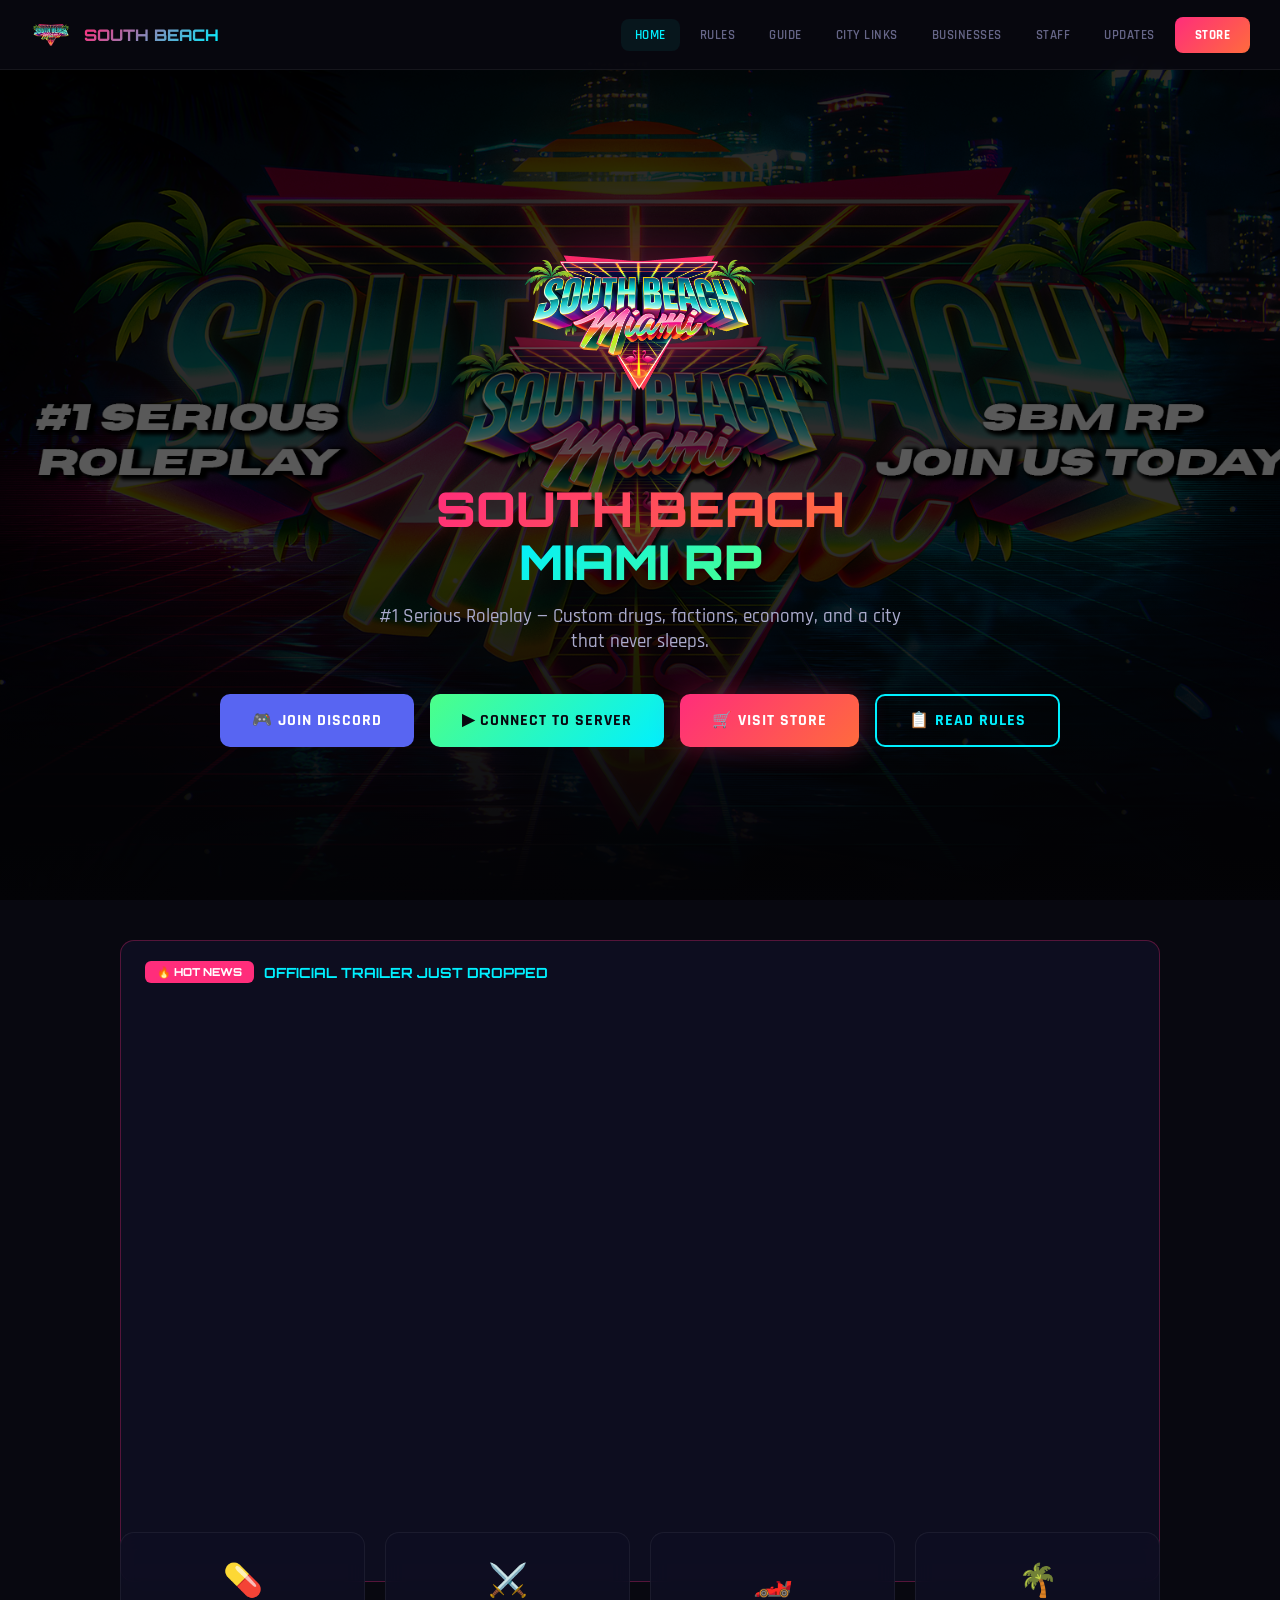
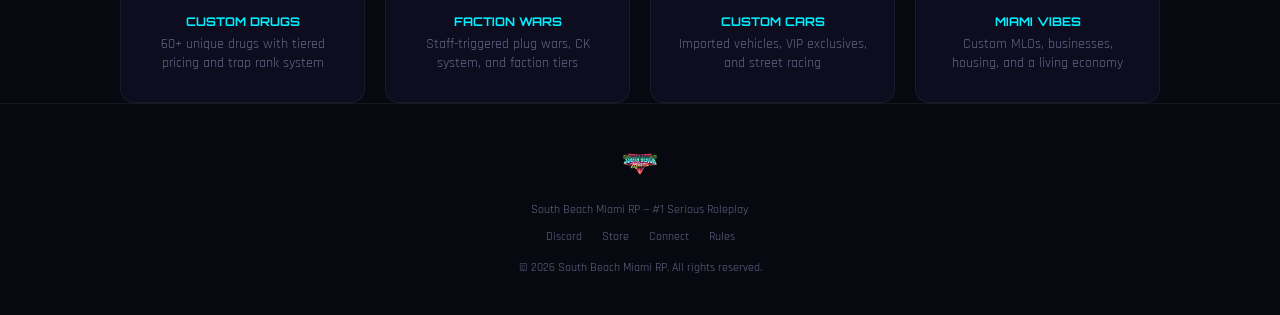
==== index.html @ 49c548b4 "index.html" ====
<!DOCTYPE html>
<html lang="en">
<head>
<meta charset="UTF-8">
<meta name="viewport" content="width=device-width, initial-scale=1.0">
<title>South Beach Miami RP</title>
<meta name="description" content="South Beach Miami — #1 Serious Roleplay Server">
<meta name="theme-color" content="#ff2d7b">
<link rel="icon" type="image/png" href="images/watermark.png">
<link rel="preconnect" href="https://fonts.googleapis.com">
<link href="https://fonts.googleapis.com/css2?family=Orbitron:wght@400;500;600;700;800;900&family=Rajdhani:wght@400;500;600;700&family=JetBrains+Mono:wght@400;500&display=swap" rel="stylesheet">
<style>
:root{--pink:#ff2d7b;--teal:#00f0ff;--yellow:#ffe14d;--green:#4dff88;--purple:#b44dff;--dark:#080810;--dark2:#0c0c1a;--dark3:#111125;--card:rgba(15,15,35,0.85);--border:rgba(255,255,255,0.06);--text:#e0e0f0;--muted:#666688}
*{margin:0;padding:0;box-sizing:border-box}
html{scroll-behavior:smooth}
body{font-family:'Rajdhani',sans-serif;background:var(--dark);color:var(--text);overflow-x:hidden}
body::before{content:'';position:fixed;top:0;left:0;right:0;bottom:0;background:linear-gradient(rgba(255,45,123,0.03) 1px,transparent 1px),linear-gradient(90deg,rgba(0,240,255,0.03) 1px,transparent 1px);background-size:60px 60px;pointer-events:none;z-index:0}

/* NAV */
nav{position:fixed;top:0;left:0;right:0;z-index:1000;background:rgba(8,8,16,0.92);backdrop-filter:blur(20px);border-bottom:1px solid var(--border);padding:0 30px;height:70px;display:flex;align-items:center;justify-content:space-between}
.nav-logo{display:flex;align-items:center;gap:12px;text-decoration:none;cursor:pointer}
.nav-logo img{height:42px;width:42px;border-radius:8px}
.nav-logo span{font-family:'Orbitron',sans-serif;font-weight:800;font-size:16px;background:linear-gradient(135deg,var(--pink),var(--teal));-webkit-background-clip:text;-webkit-text-fill-color:transparent;background-clip:text}
.nav-links{display:flex;gap:6px;list-style:none;align-items:center}
.nav-links a{color:var(--muted);text-decoration:none;font-weight:600;font-size:13px;padding:8px 14px;border-radius:8px;transition:all 0.2s;letter-spacing:0.5px;text-transform:uppercase;cursor:pointer}
.nav-links a:hover,.nav-links a.active{color:var(--teal);background:rgba(0,240,255,0.06)}
.nav-cta{background:linear-gradient(135deg,var(--pink),#ff6b3d)!important;color:#fff!important;font-weight:700!important;padding:10px 20px!important;border-radius:8px!important}
.nav-cta:hover{opacity:0.9}
.hamburger{display:none;flex-direction:column;gap:5px;cursor:pointer;padding:5px}
.hamburger span{width:28px;height:2px;background:var(--teal);border-radius:2px;transition:0.3s}

/* PAGE SYSTEM */
.page{display:none;position:relative;z-index:1}
.page.active{display:block}

/* HERO */
.hero{position:relative;width:100%;min-height:100vh;display:flex;flex-direction:column;align-items:center;justify-content:center;text-align:center;padding:100px 30px 60px}
.hero-bg{position:absolute;top:0;left:0;right:0;bottom:0;background:url('images/welcomebanner2.png') center/cover no-repeat;filter:brightness(0.35);z-index:-1}
.hero-bg::after{content:'';position:absolute;bottom:0;left:0;right:0;height:350px;background:linear-gradient(transparent,var(--dark))}
.hero-logo{width:260px;margin-bottom:30px;animation:floatLogo 4s ease-in-out infinite;filter:drop-shadow(0 0 40px rgba(255,45,123,0.4))}
@keyframes floatLogo{0%,100%{transform:translateY(0)}50%{transform:translateY(-12px)}}
.hero h1{font-family:'Orbitron',sans-serif;font-size:48px;font-weight:900;line-height:1.1;margin-bottom:16px;text-transform:uppercase}
.grad-pink{background:linear-gradient(135deg,var(--pink),#ff6b3d);-webkit-background-clip:text;-webkit-text-fill-color:transparent;background-clip:text}
.grad-teal{background:linear-gradient(135deg,var(--teal),var(--green));-webkit-background-clip:text;-webkit-text-fill-color:transparent;background-clip:text}
.hero p{font-size:19px;color:#aaaacc;max-width:550px;margin:0 auto 40px;font-weight:500}
.hero-btns{display:flex;gap:16px;flex-wrap:wrap;justify-content:center}
.btn{display:inline-flex;align-items:center;gap:8px;padding:14px 32px;border-radius:10px;font-family:'Rajdhani',sans-serif;font-weight:700;font-size:16px;text-decoration:none;text-transform:uppercase;letter-spacing:1px;transition:all 0.25s;border:none;cursor:pointer}
.btn-pink{background:linear-gradient(135deg,var(--pink),#ff6b3d);color:#fff;box-shadow:0 0 30px rgba(255,45,123,0.3)}
.btn-pink:hover{transform:translateY(-2px);box-shadow:0 0 50px rgba(255,45,123,0.5)}
.btn-teal{background:transparent;color:var(--teal);border:2px solid var(--teal)}
.btn-teal:hover{background:rgba(0,240,255,0.08);transform:translateY(-2px)}
.btn-discord{background:#5865F2;color:#fff}
.btn-discord:hover{background:#4752c4;transform:translateY(-2px)}
.btn-green{background:linear-gradient(135deg,var(--green),var(--teal));color:#080810}
.btn-green:hover{transform:translateY(-2px)}

/* FEATURES STRIP */
.features-strip{display:grid;grid-template-columns:repeat(4,1fr);gap:20px;max-width:1100px;margin:-50px auto 0;padding:0 30px;position:relative;z-index:2}
.feature-card{background:var(--card);border:1px solid var(--border);border-radius:14px;padding:28px 22px;text-align:center;backdrop-filter:blur(10px);transition:all 0.3s}
.feature-card:hover{border-color:rgba(0,240,255,0.2);transform:translateY(-4px);box-shadow:0 0 30px rgba(0,240,255,0.15)}
.feature-icon{font-size:32px;margin-bottom:12px}
.feature-card h3{font-family:'Orbitron',sans-serif;font-size:12px;font-weight:700;color:var(--teal);margin-bottom:6px;text-transform:uppercase}
.feature-card p{font-size:14px;color:var(--muted);line-height:1.4}

/* INNER PAGES */
.inner-page{max-width:1100px;margin:0 auto;padding:100px 30px 60px}
.page-header{text-align:center;margin-bottom:50px}
.page-header h2{font-family:'Orbitron',sans-serif;font-size:36px;font-weight:900;text-transform:uppercase;margin-bottom:10px}
.page-header .accent{color:var(--pink)}
.page-header p{color:var(--muted);font-size:16px}
.page-header .line{width:60px;height:3px;background:linear-gradient(90deg,var(--pink),var(--teal));margin:16px auto 0;border-radius:3px}

/* RULES */
.key-rules{background:var(--card);border:1px solid rgba(255,45,123,0.15);border-radius:14px;padding:30px;margin-bottom:30px}
.key-rules h3{font-family:'Orbitron',sans-serif;font-size:15px;color:var(--pink);margin-bottom:16px;text-transform:uppercase}
.key-rule-item{display:flex;align-items:flex-start;gap:12px;padding:12px 0;border-bottom:1px solid var(--border)}
.key-rule-item:last-child{border-bottom:none}
.key-rule-item .dot{width:8px;height:8px;border-radius:50%;background:var(--pink);margin-top:7px;flex-shrink:0}
.key-rule-item strong{color:var(--teal)}
.rules-grid{display:grid;grid-template-columns:repeat(auto-fit,minmax(300px,1fr));gap:20px}
.rule-card{background:var(--card);border:1px solid var(--border);border-radius:14px;padding:28px;transition:all 0.3s;cursor:pointer;text-decoration:none;color:inherit;display:block}
.rule-card:hover{border-color:rgba(255,45,123,0.3);transform:translateY(-3px);box-shadow:0 0 30px rgba(255,45,123,0.15)}
.rule-card .rule-icon{font-size:28px;margin-bottom:14px}
.rule-card h3{font-family:'Orbitron',sans-serif;font-size:14px;font-weight:700;color:var(--pink);margin-bottom:8px;text-transform:uppercase}
.rule-card p{font-size:14px;color:var(--muted);line-height:1.5;margin-bottom:14px}
.rule-card .rule-link{color:var(--teal);font-size:12px;font-weight:700;text-transform:uppercase;letter-spacing:1px}

/* PRICE GUIDE */
.price-tabs{display:flex;gap:8px;margin-bottom:24px;flex-wrap:wrap}
.price-tab{padding:10px 24px;border-radius:8px;font-weight:700;font-size:13px;cursor:pointer;text-transform:uppercase;letter-spacing:0.5px;background:var(--card);border:1px solid var(--border);color:var(--muted);transition:all 0.2s;font-family:'Rajdhani',sans-serif}
.price-tab:hover{border-color:rgba(0,240,255,0.2);color:var(--teal)}
.price-tab.active{background:rgba(255,45,123,0.1);border-color:var(--pink);color:var(--pink)}
.price-content{display:none}
.price-content.active{display:block}
.info-box{background:var(--card);border:1px solid rgba(255,225,77,0.15);border-radius:10px;padding:16px 20px;margin-bottom:24px;font-size:13px;color:#ccc;line-height:1.6}
.info-box strong{color:var(--yellow)}
table{width:100%;border-collapse:collapse;font-size:13px;background:var(--card);border-radius:14px;overflow:hidden;border:1px solid var(--border)}
thead th{text-align:left;padding:14px 16px;font-size:10px;font-weight:700;text-transform:uppercase;letter-spacing:1.5px;color:var(--muted);border-bottom:1px solid var(--border);background:rgba(0,0,0,0.3)}
tbody tr{border-bottom:1px solid rgba(255,255,255,0.02);transition:background 0.15s}
tbody tr:hover{background:rgba(255,255,255,0.02)}
tbody td{padding:12px 16px}
.item-name{font-weight:700;color:#f0f0f5}
.spawn-code{font-family:'JetBrains Mono',monospace;font-size:11px;background:rgba(0,0,0,0.4);border:1px solid var(--border);padding:4px 8px;border-radius:5px;color:var(--teal);white-space:nowrap}
.price{font-family:'JetBrains Mono',monospace;font-weight:600;color:var(--green)}
.price-high{color:var(--pink)}
.price-mid{color:var(--yellow)}
.price-low{color:var(--green)}
.qty{font-family:'JetBrains Mono',monospace;font-size:12px;color:var(--muted)}
.tier-dirty{display:inline-block;padding:3px 8px;border-radius:4px;font-size:10px;font-weight:700;background:rgba(255,45,123,0.15);color:var(--pink)}
.tier-clean{display:inline-block;padding:3px 8px;border-radius:4px;font-size:10px;font-weight:700;background:rgba(77,255,136,0.15);color:var(--green)}

/* CITY LINKS */
.links-main{display:flex;flex-direction:column;gap:16px;margin-bottom:40px}
.link-card{background:var(--card);border:1px solid var(--border);border-radius:12px;padding:22px 28px;display:flex;align-items:center;gap:18px;text-decoration:none;color:inherit;transition:all 0.25s}
.link-card:hover{border-color:rgba(88,101,242,0.4);transform:translateY(-3px);box-shadow:0 0 30px rgba(88,101,242,0.15)}
.link-icon{width:50px;height:50px;border-radius:12px;display:flex;align-items:center;justify-content:center;font-size:22px;flex-shrink:0}
.link-card h4{font-family:'Orbitron',sans-serif;font-size:13px;color:#f0f0f5;text-transform:uppercase;margin-bottom:4px}
.link-card p{font-size:13px;color:var(--muted)}

/* STAFF */
.staff-grid{display:grid;grid-template-columns:repeat(auto-fit,minmax(220px,1fr));gap:20px}
.staff-card{background:var(--card);border:1px solid var(--border);border-radius:14px;padding:28px;text-align:center;transition:all 0.3s}
.staff-card:hover{border-color:rgba(255,45,123,0.2);transform:translateY(-3px)}
.staff-avatar{width:70px;height:70px;border-radius:50%;margin:0 auto 14px;display:flex;align-items:center;justify-content:center;font-size:28px;font-weight:800;font-family:'Orbitron',sans-serif;color:#fff}
.staff-card h4{font-family:'Orbitron',sans-serif;font-size:14px;margin-bottom:8px}
.staff-role{font-size:11px;text-transform:uppercase;letter-spacing:1px;font-weight:700;padding:4px 12px;border-radius:20px;display:inline-block}
.role-owner{color:var(--pink);background:rgba(255,45,123,0.12)}
.role-admin{color:var(--teal);background:rgba(0,240,255,0.1)}
.role-mod{color:var(--yellow);background:rgba(255,225,77,0.1)}
.role-dev{color:var(--purple);background:rgba(180,77,255,0.1)}

/* CHANGELOG */
.changelog-list{display:flex;flex-direction:column;gap:16px}
.changelog-item{background:var(--card);border:1px solid var(--border);border-radius:14px;padding:24px;border-left:3px solid var(--pink)}
.changelog-item .date{font-family:'JetBrains Mono',monospace;font-size:11px;color:var(--pink);margin-bottom:8px;text-transform:uppercase}
.changelog-item h4{font-family:'Orbitron',sans-serif;font-size:14px;margin-bottom:8px}
.changelog-item p{font-size:14px;color:var(--muted);line-height:1.6}
.tag{display:inline-block;padding:2px 10px;border-radius:4px;font-size:10px;font-weight:700;text-transform:uppercase;margin-right:6px}
.tag-new{background:rgba(77,255,136,0.12);color:var(--green)}
.tag-fix{background:rgba(255,45,123,0.12);color:var(--pink)}
.tag-update{background:rgba(0,240,255,0.1);color:var(--teal)}

.biz-stats{display:grid;grid-template-columns:repeat(3,1fr);gap:16px;margin-bottom:30px}
.biz-stat{background:var(--card);border:1px solid var(--border);border-radius:12px;padding:24px;text-align:center}
.biz-stat-num{font-family:'Orbitron',sans-serif;font-size:36px;font-weight:900}
.biz-stat-label{font-size:13px;color:var(--muted);margin-top:4px;text-transform:uppercase;letter-spacing:1px}
.biz-content{display:none}
.biz-content.active{display:block}
.biz-grid{display:grid;grid-template-columns:repeat(auto-fill,minmax(280px,1fr));gap:12px}
.biz-card{background:var(--card);border:1px solid var(--border);border-radius:10px;padding:16px 20px;display:flex;align-items:center;justify-content:space-between;transition:all 0.2s}
.biz-card:hover{border-color:rgba(255,255,255,0.1);transform:translateY(-2px)}
.biz-card.sold{border-left:3px solid var(--green)}
.biz-card.forsale{border-left:3px solid var(--yellow)}
.biz-name{font-weight:700;font-size:14px}
.biz-badge{font-size:10px;font-weight:700;padding:4px 10px;border-radius:4px;text-transform:uppercase;letter-spacing:0.5px;flex-shrink:0;margin-left:12px}
.badge-sold{background:rgba(77,255,136,0.12);color:var(--green)}
.badge-forsale{background:rgba(255,225,77,0.12);color:var(--yellow)}

/* BUSINESSES */
.biz-stats{display:flex;gap:16px;justify-content:center;margin-bottom:40px;flex-wrap:wrap}
.biz-stat{background:var(--card);border:1px solid var(--border);border-radius:12px;padding:20px 32px;text-align:center}
.biz-stat .num{font-family:'Orbitron',sans-serif;font-size:32px;font-weight:900}
.biz-stat .label{font-size:12px;color:var(--muted);text-transform:uppercase;letter-spacing:1px;margin-top:4px}
.biz-section-title{font-family:'Orbitron',sans-serif;font-size:16px;font-weight:700;text-transform:uppercase;margin-bottom:16px;display:flex;align-items:center;gap:10px}
.biz-grid{display:grid;grid-template-columns:repeat(auto-fill,minmax(280px,1fr));gap:16px;margin-bottom:40px}
.biz-card{background:var(--card);border:1px solid var(--border);border-radius:12px;padding:18px;transition:all 0.25s}
.biz-card:hover{border-color:rgba(255,255,255,0.1);transform:translateY(-2px)}
.biz-card h4{font-size:15px;font-weight:700;margin-bottom:8px}
.biz-card .biz-type{font-size:11px;color:var(--muted);margin-bottom:10px}
.biz-badge{display:inline-block;padding:4px 12px;border-radius:6px;font-size:11px;font-weight:700;text-transform:uppercase;letter-spacing:0.5px}
.badge-sold{background:rgba(255,45,123,0.12);color:var(--pink)}
.badge-forsale{background:rgba(77,255,136,0.12);color:var(--green)}

/* FOOTER */
footer{position:relative;z-index:1;text-align:center;padding:40px 30px;border-top:1px solid var(--border)}
footer img{height:40px;margin-bottom:12px;border-radius:8px}
footer p{font-size:12px;color:var(--muted)}
footer .footer-links{display:flex;gap:20px;justify-content:center;margin-top:12px}
footer .footer-links a{color:var(--muted);text-decoration:none;font-size:12px;transition:color 0.2s}
footer .footer-links a:hover{color:var(--teal)}

/* MOBILE */
@media(max-width:768px){
.hamburger{display:flex}
.nav-links{display:none;position:absolute;top:70px;left:0;right:0;background:rgba(8,8,16,0.98);flex-direction:column;padding:20px;border-bottom:1px solid var(--border)}
.nav-links.open{display:flex}
.hero h1{font-size:28px}
.hero p{font-size:16px}
.hero-logo{width:160px}
.features-strip{grid-template-columns:repeat(2,1fr);margin-top:-30px;padding:0 15px}
.inner-page{padding:90px 15px 40px}
.page-header h2{font-size:24px}
.hero-btns{flex-direction:column;align-items:center}
.btn{width:100%;max-width:280px;justify-content:center}
table{font-size:11px}
thead th{padding:10px 8px;font-size:9px}
tbody td{padding:8px}
.spawn-code{font-size:9px;padding:2px 5px}
.rules-grid{grid-template-columns:1fr}
}
@media(max-width:480px){
.features-strip{grid-template-columns:1fr}
}
</style>
</head>
<body>

<!-- NAV -->
<nav>
<a class="nav-logo" onclick="showPage('home')">
<img src="images/watermark.png" alt="SBM">
<span>SOUTH BEACH</span>
</a>
<div class="hamburger" onclick="document.getElementById('navLinks').classList.toggle('open')">
<span></span><span></span><span></span>
</div>
<ul class="nav-links" id="navLinks">
<li><a onclick="showPage('home')" class="active" data-page="home">Home</a></li>
<li><a onclick="showPage('rules')" data-page="rules">Rules</a></li>
<li><a onclick="showPage('prices')" data-page="prices">Guide</a></li>
<li><a onclick="showPage('links')" data-page="links">City Links</a></li>
<li><a onclick="showPage('businesses')" data-page="businesses">Businesses</a></li>
<li><a onclick="showPage('staff')" data-page="staff">Staff</a></li>
<li><a onclick="showPage('changelog')" data-page="changelog">Updates</a></li>
<li><a href="https://store.southbeach.gg/" target="_blank" class="nav-cta">Store</a></li>
</ul>
</nav>

<!-- HOME PAGE -->
<div id="page-home" class="page active">
<div class="hero">
<div class="hero-bg"></div>
<img src="images/watermark.png" alt="South Beach Miami" class="hero-logo">
<h1><span class="grad-pink">South Beach</span><br><span class="grad-teal">Miami RP</span></h1>
<p>#1 Serious Roleplay — Custom drugs, factions, economy, and a city that never sleeps.</p>
<div class="hero-btns">
<a href="https://discord.gg/southbeach" target="_blank" class="btn btn-discord">🎮 Join Discord</a>
<a href="https://cfx.re/join/3eddyb" target="_blank" class="btn btn-green">▶ Connect to Server</a>
<a href="https://store.southbeach.gg/" target="_blank" class="btn btn-pink">🛒 Visit Store</a>
<a onclick="showPage('rules')" class="btn btn-teal">📋 Read Rules</a>
</div>
</div>
<div class="features-strip" style="margin-top:40px;grid-template-columns:1fr">
<div class="feature-card" style="padding:0;overflow:hidden;border-color:rgba(255,45,123,0.3)">
<div style="padding:20px 24px 14px;display:flex;align-items:center;gap:10px">
<span style="background:var(--pink);color:#fff;padding:4px 12px;border-radius:6px;font-size:11px;font-weight:800;text-transform:uppercase;font-family:'Orbitron',sans-serif;animation:pulse 2s infinite">🔥 HOT NEWS</span>
<span style="font-family:'Orbitron',sans-serif;font-size:14px;font-weight:700;color:var(--teal)">OFFICIAL TRAILER JUST DROPPED</span>
</div>
<div style="position:relative;padding-bottom:56.25%;height:0;overflow:hidden">
<iframe style="position:absolute;top:0;left:0;width:100%;height:100%;border:none" src="https://www.youtube.com/embed/2OeWYan3ij8" allow="accelerometer;autoplay;clipboard-write;encrypted-media;gyroscope;picture-in-picture" allowfullscreen></iframe>
</div>
</div>
</div>
<style>@keyframes pulse{0%,100%{opacity:1}50%{opacity:0.7}}</style>
<div class="features-strip">
<div class="feature-card"><div class="feature-icon">💊</div><h3>Custom Drugs</h3><p>60+ unique drugs with tiered pricing and trap rank system</p></div>
<div class="feature-card"><div class="feature-icon">⚔️</div><h3>Faction Wars</h3><p>Staff-triggered plug wars, CK system, and faction tiers</p></div>
<div class="feature-card"><div class="feature-icon">🏎️</div><h3>Custom Cars</h3><p>Imported vehicles, VIP exclusives, and street racing</p></div>
<div class="feature-card"><div class="feature-icon">🌴</div><h3>Miami Vibes</h3><p>Custom MLOs, businesses, housing, and a living economy</p></div>
</div>
</div>

<!-- RULES PAGE -->
<div id="page-rules" class="page">
<div class="inner-page">
<div class="page-header"><h2>Server <span class="accent">Rules</span></h2><p>Know the rules before you step into the city</p><div class="line"></div></div>
<div class="key-rules">
<h3>📌 Key Rules at a Glance</h3>
<div class="key-rule-item"><div class="dot"></div><div><strong>2v1 / 3v1</strong> — No fear = death = CK (Character Kill)</div></div>
<div class="key-rule-item"><div class="dot"></div><div><strong>PD Rule</strong> — Shoot first and get head tapped = valid CK</div></div>
<div class="key-rule-item"><div class="dot"></div><div><strong>CK Rule</strong> — Requires 6+ meaningful interactions before a CK</div></div>
<div class="key-rule-item"><div class="dot"></div><div><strong>Brandishing</strong> — Pulling a weapon = initiation, but 2 mins RP required before shots</div></div>
<div class="key-rule-item"><div class="dot"></div><div><strong>Plug Wars</strong> — Staff triggered only. T2+ factions only</div></div>
</div>
<div class="rules-grid">
<a href="https://docs.google.com/document/d/1nAFaHC5lT0Oi4JwIPikrvBccLz66-ZguJv8xyVS6Apo/edit?usp=sharing" target="_blank" class="rule-card"><div class="rule-icon">📜</div><h3>Server Rules</h3><p>General rules — RDM, VDM, metagaming, powergaming, and all standard RP guidelines.</p><span class="rule-link">Read Full Rules →</span></a>
<a href="https://docs.google.com/document/d/1VQfp1uZPopJC4tkxw8JvUGfNPPh4NgoNLC6rpA7WxgY/edit?usp=sharing" target="_blank" class="rule-card"><div class="rule-icon">⚔️</div><h3>Faction Rules</h3><p>Gangs, organizations, faction tiers, territory, and war mechanics.</p><span class="rule-link">Read Faction Rules →</span></a>
<a href="https://docs.google.com/document/d/1jfB4KIV0qta8_EfWl68-drXFK4Nl_s7xWZUtWIakE6Q/edit?usp=sharing" target="_blank" class="rule-card"><div class="rule-icon">💀</div><h3>CK Rules</h3><p>Character Kill guidelines — when CKs are valid, interaction requirements, appeal process.</p><span class="rule-link">Read CK Rules →</span></a>
<a href="https://docs.google.com/document/d/1d4NFCIzDfvA9bPV_w-MiClwBz8NZQxVNgyV0MBaXvMQ/edit?usp=sharing" target="_blank" class="rule-card"><div class="rule-icon">🚔</div><h3>PD Code of Conduct</h3><p>Police department rules, use of force, pursuit guidelines, chain of command.</p><span class="rule-link">Read PD Rules →</span></a>
<a href="https://docs.google.com/document/d/13UvSF9oWcldKcvLsbcEdoi2TDOjzoP4Veynd1eQxxRQ/edit?usp=sharing" target="_blank" class="rule-card"><div class="rule-icon">⚖️</div><h3>DOJ Rules</h3><p>Court proceedings, lawyers, judges, and legal RP guidelines.</p><span class="rule-link">Read DOJ Rules →</span></a>
</div>
</div>
</div>

<!-- GUIDE PAGE -->
<div id="page-prices" class="page">
<div class="inner-page">
<div class="page-header"><h2>Server <span class="accent">Guide</span></h2><p>Everything you need to know about South Beach Miami</p><div class="line"></div></div>

<!-- ACCORDION STYLES -->
<style>
.accordion{display:flex;flex-direction:column;gap:12px}
.acc-item{background:var(--card);border:1px solid var(--border);border-radius:14px;overflow:hidden}
.acc-header{display:flex;align-items:center;justify-content:space-between;padding:20px 24px;cursor:pointer;transition:all 0.2s;user-select:none}
.acc-header:hover{background:rgba(255,255,255,0.02)}
.acc-header-left{display:flex;align-items:center;gap:14px}
.acc-header-icon{width:42px;height:42px;border-radius:10px;display:flex;align-items:center;justify-content:center;font-size:20px;flex-shrink:0}
.acc-header h3{font-family:'Orbitron',sans-serif;font-size:14px;font-weight:700;text-transform:uppercase}
.acc-header p{font-size:13px;color:var(--muted);margin-top:2px}
.acc-arrow{font-size:18px;color:var(--muted);transition:transform 0.3s}
.acc-item.open .acc-arrow{transform:rotate(180deg);color:var(--teal)}
.acc-item.open .acc-header{border-bottom:1px solid var(--border)}
.acc-body{max-height:0;overflow:hidden;transition:max-height 0.4s ease}
.acc-item.open .acc-body{max-height:5000px}
.acc-body-inner{padding:20px 24px}
.acc-subtitle{font-family:'Orbitron',sans-serif;font-size:12px;color:var(--pink);text-transform:uppercase;margin:20px 0 10px;letter-spacing:1px}
.acc-subtitle:first-child{margin-top:0}
.acc-text{font-size:14px;color:var(--muted);line-height:1.7;margin-bottom:12px}
.acc-text strong{color:var(--teal)}
.acc-list{list-style:none;padding:0}
.acc-list li{padding:8px 0;border-bottom:1px solid var(--border);font-size:14px;color:#ccc;display:flex;align-items:flex-start;gap:10px}
.acc-list li:last-child{border-bottom:none}
.acc-list li .li-dot{width:6px;height:6px;border-radius:50%;background:var(--pink);margin-top:7px;flex-shrink:0}
</style>

<div class="accordion">

<!-- SELLABLE LIST -->
<div class="acc-item">
<div class="acc-header" onclick="toggleAcc(this)">
<div class="acc-header-left">
<div class="acc-header-icon" style="background:linear-gradient(135deg,var(--pink),#ff6b3d)">💊</div>
<div><h3>Sellable List</h3><p>All drug & clean item sell prices, trap ranks, and hotzones</p></div>
</div>
<span class="acc-arrow">▼</span>
</div>
<div class="acc-body"><div class="acc-body-inner">

<div class="info-box"><strong>How to read:</strong> Prices are per-unit to NPCs. Qty is units per transaction. Prices vary with trap rank (+10% to +45%), police multiplier (+10% to +25%), and hotzones.</div>

<div class="acc-subtitle">Drug Items (Black Money)</div>
<table><thead><tr><th>Sellable List</th><th>Spawn Code</th><th>Price</th><th>Qty</th></tr></thead><tbody>
<tr><td class="item-name">Cupid</td><td><span class="spawn-code">drug_cupid</span></td><td class="price price-high">$3,250—$3,550</td><td class="qty">1-3</td></tr>
<tr><td class="item-name">Yellow Tris</td><td><span class="spawn-code">drug_tris</span></td><td class="price price-high">$1,850—$2,350</td><td class="qty">1-5</td></tr>
<tr><td class="item-name">Za Morant</td><td><span class="spawn-code">drug_zamorant</span></td><td class="price price-high">$1,600—$1,800</td><td class="qty">1-5</td></tr>
<tr><td class="item-name">Miffy Tabs</td><td><span class="spawn-code">drug_miffy_tabs</span></td><td class="price price-high">$1,600—$1,800</td><td class="qty">1-3</td></tr>
<tr><td class="item-name">Benny Pack</td><td><span class="spawn-code">drug_benny_pack</span></td><td class="price price-high">$1,400—$1,500</td><td class="qty">1-3</td></tr>
<tr><td class="item-name">White Widow</td><td><span class="spawn-code">drug_whitewidow</span></td><td class="price price-high">$1,400—$1,500</td><td class="qty">1-3</td></tr>
<tr><td class="item-name">Draco Pills</td><td><span class="spawn-code">drug_dracopill</span></td><td class="price price-high">$1,400—$1,500</td><td class="qty">1-3</td></tr>
<tr><td class="item-name">187 Packs</td><td><span class="spawn-code">drug_187packs</span></td><td class="price price-high">$1,400—$1,500</td><td class="qty">1-6</td></tr>
<tr><td class="item-name">Yank</td><td><span class="spawn-code">drug_yank</span></td><td class="price price-mid">$1,300—$1,400</td><td class="qty">1-3</td></tr>
<tr><td class="item-name">Black Tare</td><td><span class="spawn-code">drug_blacktare1</span></td><td class="price price-mid">$1,300—$1,400</td><td class="qty">1-3</td></tr>
<tr><td class="item-name">Pink Venom</td><td><span class="spawn-code">drug_pinkvemon</span></td><td class="price price-mid">$1,300—$1,400</td><td class="qty">1-3</td></tr>
<tr><td class="item-name">Tesla Pills</td><td><span class="spawn-code">drug_teslapills</span></td><td class="price price-mid">$1,300—$1,400</td><td class="qty">1-5</td></tr>
<tr><td class="item-name">UwU Pills</td><td><span class="spawn-code">drug_uwu_pills</span></td><td class="price price-mid">$1,300—$1,400</td><td class="qty">1-3</td></tr>
<tr><td class="item-name">Yiddas</td><td><span class="spawn-code">drug_yiddas</span></td><td class="price price-mid">$1,300—$1,400</td><td class="qty">1-3</td></tr>
<tr><td class="item-name">Ecstasy</td><td><span class="spawn-code">drug_ecstasy</span></td><td class="price price-mid">$1,100—$1,200</td><td class="qty">1-3</td></tr>
<tr><td class="item-name">Orange Crush</td><td><span class="spawn-code">ls_orange_crush_bag</span></td><td class="price price-mid">$950—$1,000</td><td class="qty">1-3</td></tr>
<tr><td class="item-name">Purple Haze (bag)</td><td><span class="spawn-code">ls_purple_haze_bag</span></td><td class="price price-mid">$850—$900</td><td class="qty">1-3</td></tr>
<tr><td class="item-name">Murda 8</td><td><span class="spawn-code">drug_murdaeight</span></td><td class="price">$750—$850</td><td class="qty">1-3</td></tr>
<tr><td class="item-name">Fairy Dust</td><td><span class="spawn-code">drug_fairydust</span></td><td class="price">$750—$850</td><td class="qty">1-3</td></tr>
<tr><td class="item-name">Banana Kush</td><td><span class="spawn-code">ls_banana_kush_bag</span></td><td class="price">$750—$800</td><td class="qty">1-3</td></tr>
<tr><td class="item-name">Pussy Juicebox</td><td><span class="spawn-code">pussy_juicebox</span></td><td class="price">$750—$850</td><td class="qty">1-3</td></tr>
<tr><td class="item-name">Flakka</td><td><span class="spawn-code">drug_flakka</span></td><td class="price">$750—$850</td><td class="qty">1-3</td></tr>
<tr><td class="item-name">B30s</td><td><span class="spawn-code">drug_b30s</span></td><td class="price">$750—$850</td><td class="qty">1-3</td></tr>
<tr><td class="item-name">TRM Oxys</td><td><span class="spawn-code">drug_trmoxys</span></td><td class="price">$750—$850</td><td class="qty">1-3</td></tr>
<tr><td class="item-name">Fetty</td><td><span class="spawn-code">drug_fetty</span></td><td class="price">$750—$850</td><td class="qty">1-3</td></tr>
<tr><td class="item-name">Khetamine</td><td><span class="spawn-code">drug_khetamine</span></td><td class="price">$750—$850</td><td class="qty">1-3</td></tr>
<tr><td class="item-name">Star Struck</td><td><span class="spawn-code">drug_starstruck</span></td><td class="price">$700—$900</td><td class="qty">1-3</td></tr>
<tr><td class="item-name">Blue Dream</td><td><span class="spawn-code">ls_blue_dream_bag</span></td><td class="price">$650—$700</td><td class="qty">1-3</td></tr>
<tr><td class="item-name">Jordan Jiggas</td><td><span class="spawn-code">drug_jordanjiggas</span></td><td class="price">$550—$650</td><td class="qty">1-3</td></tr>
<tr><td class="item-name">Cosmic Kush</td><td><span class="spawn-code">ls_cosmic_kush_bag</span></td><td class="price">$550—$650</td><td class="qty">1-3</td></tr>
<tr><td class="item-name">Smack</td><td><span class="spawn-code">drug_smack</span></td><td class="price">$550—$650</td><td class="qty">1-3</td></tr>
<tr><td class="item-name">Percs</td><td><span class="spawn-code">perc5</span></td><td class="price">$450—$550</td><td class="qty">1-3</td></tr>
<tr><td class="item-name">Crack</td><td><span class="spawn-code">ls_crack_bag</span></td><td class="price">$455—$550</td><td class="qty">1-3</td></tr>
<tr><td class="item-name">Plain Jane</td><td><span class="spawn-code">ls_plain_jane_bag</span></td><td class="price">$450—$600</td><td class="qty">1-3</td></tr>
<tr><td class="item-name">Coke</td><td><span class="spawn-code">ls_cocaine_bag</span></td><td class="price">$405—$500</td><td class="qty">1-3</td></tr>
<tr><td class="item-name">Pink Cocaine</td><td><span class="spawn-code">drug_pink_cocaine</span></td><td class="price">$400—$700</td><td class="qty">1-3</td></tr>
<tr><td class="item-name">Blue Dolphin</td><td><span class="spawn-code">drug_blue_dolphin</span></td><td class="price">$350—$450</td><td class="qty">1-3</td></tr>
<tr><td class="item-name">Duce</td><td><span class="spawn-code">drug_duce</span></td><td class="price price-low">$200—$300</td><td class="qty">1-3</td></tr>
<tr><td class="item-name">Coco</td><td><span class="spawn-code">drug_coco</span></td><td class="price price-low">$200—$300</td><td class="qty">1-3</td></tr>
<tr><td class="item-name">Purp</td><td><span class="spawn-code">drug_purp</span></td><td class="price price-low">$200—$300</td><td class="qty">1-3</td></tr>
<tr><td class="item-name">Phantom Reds</td><td><span class="spawn-code">drug_phantom_reds</span></td><td class="price price-low">$200—$300</td><td class="qty">1-3</td></tr>
<tr><td class="item-name">V Tap</td><td><span class="spawn-code">drug_vtap</span></td><td class="price price-low">$200—$300</td><td class="qty">1-3</td></tr>
<tr><td class="item-name">Dirty 30</td><td><span class="spawn-code">drug_dirty30</span></td><td class="price price-low">$200—$300</td><td class="qty">1-3</td></tr>
<tr><td class="item-name">Green Bars</td><td><span class="spawn-code">drug_greenbars</span></td><td class="price price-low">$200—$300</td><td class="qty">1-3</td></tr>
<tr><td class="item-name">Golden Keys</td><td><span class="spawn-code">drug_golden_keys</span></td><td class="price price-low">$200—$300</td><td class="qty">1-3</td></tr>
<tr><td class="item-name">Clouds</td><td><span class="spawn-code">drug_clouds</span></td><td class="price price-low">$200—$300</td><td class="qty">1-3</td></tr>
<tr><td class="item-name">Lean</td><td><span class="spawn-code">drug_lean</span></td><td class="price price-low">$200—$300</td><td class="qty">1-3</td></tr>
<tr><td class="item-name">Rhino Pills</td><td><span class="spawn-code">drug_rhinopills</span></td><td class="price price-low">$200—$300</td><td class="qty">1-3</td></tr>
<tr><td class="item-name">Juggernog</td><td><span class="spawn-code">drug_juggernog</span></td><td class="price price-low">$200—$300</td><td class="qty">1-3</td></tr>
<tr><td class="item-name">Purple Haze</td><td><span class="spawn-code">drug_purplehaze</span></td><td class="price price-low">$200—$300</td><td class="qty">1-3</td></tr>
<tr><td class="item-name">Est Pills</td><td><span class="spawn-code">drug_est_pills</span></td><td class="price price-low">$200—$300</td><td class="qty">1-3</td></tr>
<tr><td class="item-name">Laced Perc</td><td><span class="spawn-code">drug_lacedperc</span></td><td class="price price-low">$200—$300</td><td class="qty">1-3</td></tr>
<tr><td class="item-name">Merc</td><td><span class="spawn-code">drug_merc</span></td><td class="price price-low">$200—$300</td><td class="qty">1-3</td></tr>
<tr><td class="item-name">Icey Bluez</td><td><span class="spawn-code">drug_iceybluez</span></td><td class="price price-low">$200—$300</td><td class="qty">1-3</td></tr>
<tr><td class="item-name">Koko Juice</td><td><span class="spawn-code">drug_kokojuice</span></td><td class="price price-low">$200—$300</td><td class="qty">1-3</td></tr>
<tr><td class="item-name">Game Seven</td><td><span class="spawn-code">drug_gameseven</span></td><td class="price price-low">$200—$300</td><td class="qty">1-3</td></tr>
<tr><td class="item-name">Galaxy Gas</td><td><span class="spawn-code">drug_galaxy_gas</span></td><td class="price price-low">$200—$300</td><td class="qty">1-3</td></tr>
<tr><td class="item-name">Adderall XR 60MG</td><td><span class="spawn-code">drug_adderall_xr_60mg</span></td><td class="price price-low">$200—$300</td><td class="qty">1-3</td></tr>
<tr><td class="item-name">M523</td><td><span class="spawn-code">drug_m523</span></td><td class="price price-low">$200—$300</td><td class="qty">1-3</td></tr>
<tr><td class="item-name">Zambieland</td><td><span class="spawn-code">drug_zambieland</span></td><td class="price price-low">$200—$300</td><td class="qty">1-3</td></tr>
<tr><td class="item-name">Montana</td><td><span class="spawn-code">drug_montana</span></td><td class="price price-low">$200—$300</td><td class="qty">1-3</td></tr>
<tr><td class="item-name">Diablo</td><td><span class="spawn-code">drug_diablo</span></td><td class="price price-low">$200—$300</td><td class="qty">1-3</td></tr>
<tr><td class="item-name">Zamaha Gelato</td><td><span class="spawn-code">drug_zamaha_gelato</span></td><td class="price price-low">$200—$300</td><td class="qty">1-3</td></tr>
<tr><td class="item-name">Gold Rush</td><td><span class="spawn-code">drug_goldrush</span></td><td class="price price-low">$200—$300</td><td class="qty">1-3</td></tr>
<tr><td class="item-name">Drip9</td><td><span class="spawn-code">drug_drip9</span></td><td class="price price-low">$200—$300</td><td class="qty">1-3</td></tr>
</tbody></table>

<div class="acc-subtitle">Clean Items (Legal Money)</div>
<table><thead><tr><th>Sellable List</th><th>Spawn Code</th><th>Price</th><th>Qty</th></tr></thead><tbody>
<tr><td class="item-name">Durags</td><td><span class="spawn-code">durags</span></td><td class="price price-mid">$1,200—$1,300</td><td class="qty">1-5</td></tr>
<tr><td class="item-name">Bonnets</td><td><span class="spawn-code">bonnets</span></td><td class="price price-mid">$1,200—$1,300</td><td class="qty">1-5</td></tr>
<tr><td class="item-name">Brownie Bites</td><td><span class="spawn-code">brownie_bites</span></td><td class="price price-mid">$1,200—$1,300</td><td class="qty">1-5</td></tr>
<tr><td class="item-name">Chocolate</td><td><span class="spawn-code">chocolate</span></td><td class="price price-mid">$1,200—$1,300</td><td class="qty">1-5</td></tr>
<tr><td class="item-name">Cookies</td><td><span class="spawn-code">cookies</span></td><td class="price price-mid">$1,200—$1,300</td><td class="qty">1-5</td></tr>
<tr><td class="item-name">Gummies</td><td><span class="spawn-code">gummies</span></td><td class="price price-mid">$1,200—$1,300</td><td class="qty">1-5</td></tr>
<tr><td class="item-name">Krispy Bar</td><td><span class="spawn-code">krispy_bar</span></td><td class="price price-mid">$1,200—$1,300</td><td class="qty">1-5</td></tr>
<tr><td class="item-name">Mints</td><td><span class="spawn-code">mints</span></td><td class="price price-mid">$1,200—$1,300</td><td class="qty">1-5</td></tr>
<tr><td class="item-name">Cummy Gummies</td><td><span class="spawn-code">cummy_gummies</span></td><td class="price">$900—$1,000</td><td class="qty">1-4</td></tr>
<tr><td class="item-name">Fuzzy Cuffs</td><td><span class="spawn-code">fuzzy_cuffs</span></td><td class="price">$900—$1,000</td><td class="qty">1-3</td></tr>
<tr><td class="item-name">Glow Butta</td><td><span class="spawn-code">glow_butta</span></td><td class="price">$900—$1,000</td><td class="qty">1-4</td></tr>
<tr><td class="item-name">Lingerie</td><td><span class="spawn-code">lingerie</span></td><td class="price">$900—$1,000</td><td class="qty">1-3</td></tr>
<tr><td class="item-name">Wrap Star Condom</td><td><span class="spawn-code">wrap_star_condom</span></td><td class="price">$900—$1,000</td><td class="qty">1-3</td></tr>
<tr><td class="item-name">Hair Spray</td><td><span class="spawn-code">hair_spray</span></td><td class="price">$900—$1,000</td><td class="qty">1-5</td></tr>
<tr><td class="item-name">XXXstasy</td><td><span class="spawn-code">xxxstasy</span></td><td class="price">$900—$1,000</td><td class="qty">1-3</td></tr>
<tr><td class="item-name">Cup</td><td><span class="spawn-code">item_cup</span></td><td class="price">$900—$1,000</td><td class="qty">1-3</td></tr>
<tr><td class="item-name">Coupon</td><td><span class="spawn-code">item_coupon</span></td><td class="price">$900—$1,000</td><td class="qty">1-3</td></tr>
<tr><td class="item-name">Body Candy</td><td><span class="spawn-code">body_candy</span></td><td class="price">$900—$1,000</td><td class="qty">1-3</td></tr>
<tr><td class="item-name">Hoodrich Shirt</td><td><span class="spawn-code">hrshirt</span></td><td class="price">$900—$1,000</td><td class="qty">1-3</td></tr>
<tr><td class="item-name">Hoodrich Bikini</td><td><span class="spawn-code">hrbikini</span></td><td class="price">$900—$1,000</td><td class="qty">1-3</td></tr>
</tbody></table>

<div class="acc-subtitle">Trap Rank Levels</div>
<table><thead><tr><th>Level</th><th>Title</th><th>Points</th><th>Bonus</th></tr></thead><tbody>
<tr><td class="item-name">1</td><td>Corner Boy</td><td class="qty">10,000</td><td class="price">+10%</td></tr>
<tr><td class="item-name">2</td><td>Dope Boy</td><td class="qty">40,000</td><td class="price">+14%</td></tr>
<tr><td class="item-name">3</td><td>Trapstar</td><td class="qty">60,000</td><td class="price">+20%</td></tr>
<tr><td class="item-name">4</td><td>OG</td><td class="qty">100,000</td><td class="price">+35%</td></tr>
<tr><td class="item-name">5</td><td>Kingpin</td><td class="qty">200,000</td><td class="price price-high">+45%</td></tr>
</tbody></table>

<div class="acc-subtitle">Hotzones</div>
<table><thead><tr><th>Zone</th><th>Type</th><th>Multiplier</th><th>Radius</th></tr></thead><tbody>
<tr><td class="item-name">Postal 3014</td><td><span class="tier-dirty">DIRTY</span></td><td class="price price-high">2.0x</td><td class="qty">100m</td></tr>
<tr><td class="item-name">Car Wash</td><td><span class="tier-clean">CLEAN</span></td><td class="price">1.5x</td><td class="qty">100m</td></tr>
<tr><td class="item-name">Mirror</td><td><span class="tier-clean">CLEAN</span></td><td class="price">1.5x</td><td class="qty">100m</td></tr>
</tbody></table>

<div class="info-box" style="margin-top:16px"><strong>Police Multiplier:</strong> 3+ cops = +10% | 5+ cops = +15% | 7+ cops = +20% | 10+ cops = +25%</div>

</div></div>
</div>

<!-- ACTIVITIES -->
<div class="acc-item">
<div class="acc-header" onclick="toggleAcc(this)">
<div class="acc-header-left">
<div class="acc-header-icon" style="background:linear-gradient(135deg,var(--teal),var(--green))">🎮</div>
<div><h3>Activities</h3><p>Things to do in the city — racing, heists, events, and more</p></div>
</div>
<span class="acc-arrow">▼</span>
</div>
<div class="acc-body"><div class="acc-body-inner">
<ul class="acc-list">
<li><span class="li-dot"></span><strong>Street Racing</strong> — Cut Up In Traffic highway racing with party system and inline invites</li>
<li><span class="li-dot"></span><strong>Drug Selling</strong> — 60+ drugs to sell on the streets, level up your trap rank for better payouts</li>
<li><span class="li-dot"></span><strong>Heists & Robberies</strong> — Banks, stores, jewelry, and more with full RP requirements</li>
<li><span class="li-dot"></span><strong>Faction Wars</strong> — Staff-triggered plug wars for T2+ factions, territory control</li>
<li><span class="li-dot"></span><strong>Hunting & Fishing</strong> — Outdoor activities for legal money and materials</li>
<li><span class="li-dot"></span><strong>Events</strong> — Community events run by the Event Team, competitions, and giveaways</li>
</ul>
<p class="acc-text" style="margin-top:14px;font-style:italic">More activities added regularly — check the Updates page for new content</p>
</div></div>
</div>

<!-- BUSINESSES -->
<div class="acc-item">
<div class="acc-header" onclick="toggleAcc(this)">
<div class="acc-header-left">
<div class="acc-header-icon" style="background:linear-gradient(135deg,var(--yellow),#f59e0b)">🏢</div>
<div><h3>Businesses</h3><p>Own and operate your own business in South Beach</p></div>
</div>
<span class="acc-arrow">▼</span>
</div>
<div class="acc-body"><div class="acc-body-inner">
<ul class="acc-list">
<li><span class="li-dot"></span><strong>Dealerships</strong> — Sell cars and vehicles to other players</li>
<li><span class="li-dot"></span><strong>Restaurants & Bars</strong> — Run food and drink establishments</li>
<li><span class="li-dot"></span><strong>Clothing Stores</strong> — Sell custom outfits and fashion</li>
<li><span class="li-dot"></span><strong>Mechanic Shops</strong> — Repair and customize vehicles</li>
<li><span class="li-dot"></span><strong>Nightclubs</strong> — Host events and parties</li>
<li><span class="li-dot"></span><strong>Custom Businesses</strong> — Pitch your own business idea to management</li>
</ul>
<p class="acc-text" style="margin-top:14px">Join the <a href="https://discord.gg/ktUuYEBj2j" target="_blank" style="color:var(--teal);text-decoration:none;font-weight:700">Business District Discord</a> to apply for a business license.</p>
</div></div>
</div>

<!-- GETTING STARTED -->
<div class="acc-item">
<div class="acc-header" onclick="toggleAcc(this)">
<div class="acc-header-left">
<div class="acc-header-icon" style="background:linear-gradient(135deg,var(--green),var(--teal))">🚀</div>
<div><h3>Getting Started</h3><p>New to the city? Start here</p></div>
</div>
<span class="acc-arrow">▼</span>
</div>
<div class="acc-body"><div class="acc-body-inner">
<ul class="acc-list">
<li><span class="li-dot"></span><strong>Step 1</strong> — Join the <a href="https://discord.gg/southbeach" target="_blank" style="color:var(--teal);text-decoration:none">Discord</a> and read the rules</li>
<li><span class="li-dot"></span><strong>Step 2</strong> — Connect to the server using <a href="https://cfx.re/join/3eddyb" target="_blank" style="color:var(--teal);text-decoration:none">cfx.re/join/3eddyb</a></li>
<li><span class="li-dot"></span><strong>Step 3</strong> — Create your character and start your story</li>
<li><span class="li-dot"></span><strong>Step 4</strong> — Get a job, make money, or start trapping</li>
<li><span class="li-dot"></span><strong>Step 5</strong> — Join a faction, start a business, or build your rep</li>
</ul>
</div></div>
</div>

<!-- HOUSING -->
<div class="acc-item">
<div class="acc-header" onclick="toggleAcc(this)">
<div class="acc-header-left">
<div class="acc-header-icon" style="background:linear-gradient(135deg,var(--purple),#7c3aed)">🏠</div>
<div><h3>Housing & Real Estate</h3><p>Buy, sell, and manage property in the city</p></div>
</div>
<span class="acc-arrow">▼</span>
</div>
<div class="acc-body"><div class="acc-body-inner">
<p class="acc-text">South Beach has a full real estate system — apartments, houses, mansions, and more. Properties can be purchased, furnished, and used as stash locations.</p>
<p class="acc-text">Join the <a href="https://discord.gg/KyxJQY9fxu" target="_blank" style="color:var(--teal);text-decoration:none;font-weight:700">Real Estate Discord</a> to browse available properties and submit purchase requests.</p>
</div></div>
</div>

<!-- LEGAL JOBS -->
<div class="acc-item">
<div class="acc-header" onclick="toggleAcc(this)">
<div class="acc-header-left">
<div class="acc-header-icon" style="background:linear-gradient(135deg,#3b82f6,#1e40af)">💼</div>
<div><h3>Jobs & Careers</h3><p>Legal ways to earn money in the city</p></div>
</div>
<span class="acc-arrow">▼</span>
</div>
<div class="acc-body"><div class="acc-body-inner">
<ul class="acc-list">
<li><span class="li-dot"></span><strong>Police (MPD)</strong> — <a href="https://discord.gg/rumNh4jVvw" target="_blank" style="color:var(--teal);text-decoration:none">Apply here</a></li>
<li><span class="li-dot"></span><strong>EMS / Medic</strong> — <a href="https://discord.gg/wwYtWZHhT7" target="_blank" style="color:var(--teal);text-decoration:none">Apply here</a></li>
<li><span class="li-dot"></span><strong>Department of Justice</strong> — <a href="https://discord.gg/MkeZZY45Gm" target="_blank" style="color:var(--teal);text-decoration:none">Apply here</a></li>
<li><span class="li-dot"></span><strong>Business Owner</strong> — <a href="https://discord.gg/ktUuYEBj2j" target="_blank" style="color:var(--teal);text-decoration:none">Apply here</a></li>
<li><span class="li-dot"></span><strong>Civilian Jobs</strong> — Taxi, trucking, garbage, mining, and more available in-city</li>
</ul>
</div></div>
</div>

</div><!-- end accordion -->
</div>
</div>

<!-- CITY LINKS PAGE -->
<div id="page-links" class="page">
<div class="inner-page">
<div class="page-header"><h2>City <span class="accent">Links</span></h2><p>All South Beach Miami departments and resources</p><div class="line"></div></div>

<div style="text-align:center;margin-bottom:40px">
<a href="https://discord.gg/southbeach" target="_blank" class="btn btn-discord" style="font-size:18px;padding:18px 40px">🎮 Join Main Discord</a>
</div>

<div class="links-main">
<a href="https://discord.gg/rumNh4jVvw" target="_blank" class="link-card"><div class="link-icon" style="background:linear-gradient(135deg,#3b82f6,#1e40af)">🚔</div><div><h4>Police Department (MPD)</h4><p>Miami Police Department — Apply and serve the city</p></div></a>
<a href="https://discord.gg/wwYtWZHhT7" target="_blank" class="link-card"><div class="link-icon" style="background:linear-gradient(135deg,#ef4444,#dc2626)">🏥</div><div><h4>Emergency Medical Center (EMS)</h4><p>South Beach EMS — Save lives in the city</p></div></a>
<a href="https://discord.gg/WjZZDC8nZq" target="_blank" class="link-card"><div class="link-icon" style="background:linear-gradient(135deg,var(--pink),#ff6b3d)">⚔️</div><div><h4>Factions</h4><p>Gang and faction applications and information</p></div></a>
<a href="https://discord.gg/77VWnNmMPy" target="_blank" class="link-card"><div class="link-icon" style="background:linear-gradient(135deg,var(--yellow),#f59e0b)">🏆</div><div><h4>Legacies</h4><p>South Beach Legacies — Established players and legacy factions</p></div></a>
<a href="https://discord.gg/ktUuYEBj2j" target="_blank" class="link-card"><div class="link-icon" style="background:linear-gradient(135deg,var(--green),var(--teal))">🏢</div><div><h4>Business District</h4><p>Start and manage your own business in the city</p></div></a>
<a href="https://discord.gg/KyxJQY9fxu" target="_blank" class="link-card"><div class="link-icon" style="background:linear-gradient(135deg,var(--purple),#7c3aed)">🏠</div><div><h4>Real Estate Department</h4><p>Buy, sell, and manage housing in South Beach</p></div></a>
<a href="https://discord.gg/5CBkV9NdvW" target="_blank" class="link-card"><div class="link-icon" style="background:linear-gradient(135deg,var(--teal),#0ea5e9)">🎓</div><div><h4>University</h4><p>South Beach University — Learn and level up</p></div></a>
<a href="https://discord.gg/mbUwRHZHQV" target="_blank" class="link-card"><div class="link-icon" style="background:linear-gradient(135deg,#f97316,var(--yellow))">🎪</div><div><h4>Event Team</h4><p>Server events, competitions, and community activities</p></div></a>
<a href="https://discord.gg/MkeZZY45Gm" target="_blank" class="link-card"><div class="link-icon" style="background:linear-gradient(135deg,#6366f1,#4f46e5)">⚖️</div><div><h4>Department of Justice (DOJ)</h4><p>Courts, lawyers, judges, and legal proceedings</p></div></a>
</div>

<div style="text-align:center;margin-top:30px">
<a href="https://store.southbeach.gg/" target="_blank" class="btn btn-pink" style="font-size:18px;padding:18px 40px">🛒 Visit the Store</a>
<p style="color:var(--muted);font-size:13px;margin-top:12px">Support the server and get exclusive perks</p>
</div>
</div>
</div>

<!-- BUSINESSES PAGE -->
<div id="page-businesses" class="page">
<div class="inner-page">
<div class="page-header"><h2>City <span class="accent">Businesses</span></h2><p>26 active businesses — 10 still available</p><div class="line"></div></div>

<div class="biz-stats">
<div class="biz-stat"><div class="biz-stat-num" style="color:var(--green)">26</div><div class="biz-stat-label">Sold / Active</div></div>
<div class="biz-stat"><div class="biz-stat-num" style="color:var(--yellow)">10</div><div class="biz-stat-label">For Sale</div></div>
<div class="biz-stat"><div class="biz-stat-num" style="color:var(--teal)">36</div><div class="biz-stat-label">Total Businesses</div></div>
</div>

<div class="price-tabs" style="margin-bottom:24px">
<button class="price-tab active" onclick="showBizTab('sold',this)">🏪 Sold (26)</button>
<button class="price-tab" onclick="showBizTab('forsale',this)">💰 For Sale (10)</button>
</div>

<div id="biz-sold" class="biz-content active">
<div class="biz-grid">
<div class="biz-card sold"><div class="biz-name">Club 77 Nightclub</div><span class="biz-badge badge-sold">SOLD</span></div>
<div class="biz-card sold"><div class="biz-name">Energy Auto Mechanic Shop</div><span class="biz-badge badge-sold">SOLD</span></div>
<div class="biz-card sold"><div class="biz-name">Horny's Restaurant</div><span class="biz-badge badge-sold">SOLD</span></div>
<div class="biz-card sold"><div class="biz-name">Crumbly Cookie</div><span class="biz-badge badge-sold">SOLD</span></div>
<div class="biz-card sold"><div class="biz-name">Smokey's Hookah Lounge</div><span class="biz-badge badge-sold">SOLD</span></div>
<div class="biz-card sold"><div class="biz-name">Paradise Gentlemen's Club</div><span class="biz-badge badge-sold">SOLD</span></div>
<div class="biz-card sold"><div class="biz-name">West View Auto Mechanic</div><span class="biz-badge badge-sold">SOLD</span></div>
<div class="biz-card sold"><div class="biz-name">Pizza This</div><span class="biz-badge badge-sold">SOLD</span></div>
<div class="biz-card sold"><div class="biz-name">Ammunation Main Gun Store</div><span class="biz-badge badge-sold">SOLD</span></div>
<div class="biz-card sold"><div class="biz-name">Ammu-Nation Gun Store 1</div><span class="biz-badge badge-sold">SOLD</span></div>
<div class="biz-card sold"><div class="biz-name">Ammu-Nation Gun Store 2</div><span class="biz-badge badge-sold">SOLD</span></div>
<div class="biz-card sold"><div class="biz-name">Ammu-Nation Gun Store 3</div><span class="biz-badge badge-sold">SOLD</span></div>
<div class="biz-card sold"><div class="biz-name">Gun Club Gun Store 4</div><span class="biz-badge badge-sold">SOLD</span></div>
<div class="biz-card sold"><div class="biz-name">Ammu-nation Gun Store 5</div><span class="biz-badge badge-sold">SOLD</span></div>
<div class="biz-card sold"><div class="biz-name">Vangelico Jewelry Store (Icebox)</div><span class="biz-badge badge-sold">SOLD</span></div>
<div class="biz-card sold"><div class="biz-name">Auto Exotic Mechanic Shop</div><span class="biz-badge badge-sold">SOLD</span></div>
<div class="biz-card sold"><div class="biz-name">Doobie Dab</div><span class="biz-badge badge-sold">SOLD</span></div>
<div class="biz-card sold"><div class="biz-name">Riverside Serenity</div><span class="biz-badge badge-sold">SOLD</span></div>
<div class="biz-card sold"><div class="biz-name">Uwu Cafe</div><span class="biz-badge badge-sold">SOLD</span></div>
<div class="biz-card sold"><div class="biz-name">Trey Baker</div><span class="biz-badge badge-sold">SOLD</span></div>
<div class="biz-card sold"><div class="biz-name">Vanilla Sex Shop</div><span class="biz-badge badge-sold">SOLD</span></div>
<div class="biz-card sold"><div class="biz-name">High Notes Dispensary</div><span class="biz-badge badge-sold">SOLD</span></div>
<div class="biz-card sold"><div class="biz-name">Jerk and Jam</div><span class="biz-badge badge-sold">SOLD</span></div>
<div class="biz-card sold"><div class="biz-name">Burgershot</div><span class="biz-badge badge-sold">SOLD</span></div>
<div class="biz-card sold"><div class="biz-name">Bubble Cafe</div><span class="biz-badge badge-sold">SOLD</span></div>
<div class="biz-card sold"><div class="biz-name">The Towns Bar & Grill</div><span class="biz-badge badge-sold">SOLD</span></div>
</div>
</div>

<div id="biz-forsale" class="biz-content">
<div class="biz-grid">
<div class="biz-card forsale"><div class="biz-name">Huggy Bears</div><span class="biz-badge badge-forsale">FOR SALE</span></div>
<div class="biz-card forsale"><div class="biz-name">Brickbearz</div><span class="biz-badge badge-forsale">FOR SALE</span></div>
<div class="biz-card forsale"><div class="biz-name">The Pocket Plug</div><span class="biz-badge badge-forsale">FOR SALE</span></div>
<div class="biz-card forsale"><div class="biz-name">Noodle</div><span class="biz-badge badge-forsale">FOR SALE</span></div>
<div class="biz-card forsale"><div class="biz-name">South Beach Mall Center Restaurants</div><span class="biz-badge badge-forsale">FOR SALE</span></div>
<div class="biz-card forsale"><div class="biz-name">Drift Playground Mechanic Shop</div><span class="biz-badge badge-forsale">FOR SALE</span></div>
<div class="biz-card forsale"><div class="biz-name">Ammu-Nation Gun Store 6</div><span class="biz-badge badge-forsale">FOR SALE</span></div>
<div class="biz-card forsale"><div class="biz-name">Bennys Motorworks Mechanic Shop</div><span class="biz-badge badge-forsale">FOR SALE</span></div>
<div class="biz-card forsale"><div class="biz-name">Tuning Bar Mechanic</div><span class="biz-badge badge-forsale">FOR SALE</span></div>
<div class="biz-card forsale"><div class="biz-name">Speed Syndrome Mechanic Shop</div><span class="biz-badge badge-forsale">FOR SALE</span></div>
</div>
</div>

<div class="info-box" style="margin-top:24px"><strong>Interested in a business?</strong> Join the <a href="https://discord.gg/ktUuYEBj2j" target="_blank" style="color:var(--teal)">Business District Discord</a> to apply and purchase.</div>
</div>
</div>

<!-- STAFF PAGE -->
<div id="page-staff" class="page">
<div class="inner-page">
<div class="page-header"><h2>Our <span class="accent">Staff</span></h2><p>The team behind South Beach Miami</p><div class="line"></div></div>
<div class="staff-grid">
<div class="staff-card"><div class="staff-avatar" style="background:linear-gradient(135deg,var(--yellow),#f59e0b)">T</div><h4>Top Rackxzz</h4><span class="staff-role role-owner">Founder</span></div>
<div class="staff-card"><div class="staff-avatar" style="background:linear-gradient(135deg,var(--pink),#ff6b3d)">D</div><h4>Donn</h4><span class="staff-role role-owner">Co-Owner</span><br><span class="staff-role role-dev" style="margin-top:6px">Main Developer</span></div>
<div class="staff-card"><div class="staff-avatar" style="background:linear-gradient(135deg,var(--teal),var(--green))">Y</div><h4>YBN</h4><span class="staff-role role-owner">Co-Owner</span></div>
<div class="staff-card"><div class="staff-avatar" style="background:linear-gradient(135deg,var(--purple),#7c3aed)">Y</div><h4>Yammy</h4><span class="staff-role role-owner">Co-Owner</span></div>
</div>
<p style="text-align:center;color:var(--muted);margin-top:30px;font-size:14px">Edit this page to add your full staff roster</p>
</div>
</div>

<!-- CHANGELOG PAGE -->
<div id="page-changelog" class="page">
<div class="inner-page">
<div class="page-header"><h2>Server <span class="accent">Updates</span></h2><p>Latest changes and additions to South Beach Miami</p><div class="line"></div></div>
<div class="changelog-list">
<div class="changelog-item">
<div class="date">March 2, 2026</div>
<h4><span class="tag tag-new">New</span> Website Launch</h4>
<p>Official South Beach Miami website is now live with rules, price guides, city links, and staff roster.</p>
</div>
<div class="changelog-item">
<div class="date">March 2, 2026</div>
<h4><span class="tag tag-new">New</span> Cut Up In Traffic — Highway Racing</h4>
<p>New racing script with party system, inline invites, VIP Discord vehicles, nametags, and admin panel.</p>
</div>
<div class="changelog-item">
<div class="date">March 2, 2026</div>
<h4><span class="tag tag-update">Update</span> Palm Beach Rulebook</h4>
<p>Full rulebook drop — CK rules, faction rules, PD code of conduct, DOJ rules all updated and enforced.</p>
</div>
<div class="changelog-item">
<div class="date">Recent</div>
<h4><span class="tag tag-fix">Fix</span> Relog Weapon Fix</h4>
<p>Fixed weapons and aiming being broken after using /relog. Combat state now properly resets on character load.</p>
</div>
</div>
<p style="text-align:center;color:var(--muted);margin-top:30px;font-size:14px">Add new updates here as you push changes to the server</p>
</div>
</div>

<!-- FOOTER -->
<footer>
<img src="images/watermark.png" alt="SBM">
<p>South Beach Miami RP — #1 Serious Roleplay</p>
<div class="footer-links">
<a href="https://discord.gg/southbeach" target="_blank">Discord</a>
<a href="https://store.southbeach.gg/" target="_blank">Store</a>
<a href="https://cfx.re/join/3eddyb" target="_blank">Connect</a>
<a onclick="showPage('rules')" style="cursor:pointer">Rules</a>
</div>
<p style="margin-top:16px">&copy; 2026 South Beach Miami RP. All rights reserved.</p>
</footer>

<script>
function toggleAcc(header) {
    const item = header.parentElement;
    item.classList.toggle('open');
}

function showPage(page) {
    document.querySelectorAll('.page').forEach(p => p.classList.remove('active'));
    const target = document.getElementById('page-' + page);
    if (target) target.classList.add('active');
    document.querySelectorAll('.nav-links a[data-page]').forEach(a => {
        a.classList.toggle('active', a.dataset.page === page);
    });
    document.getElementById('navLinks').classList.remove('open');
    window.scrollTo({ top: 0, behavior: 'smooth' });
    history.replaceState(null, '', page === 'home' ? '#' : '#' + page);
}

function showTab(tab, btn) {
    document.querySelectorAll('.price-content').forEach(t => t.classList.remove('active'));
    document.getElementById('tab-' + tab).classList.add('active');
    document.querySelectorAll('.price-tab').forEach(b => b.classList.remove('active'));
    btn.classList.add('active');
}

function showBizTab(tab, btn) {
    document.querySelectorAll('.biz-content').forEach(t => t.classList.remove('active'));
    document.getElementById('biz-' + tab).classList.add('active');
    btn.closest('.price-tabs').querySelectorAll('.price-tab').forEach(b => b.classList.remove('active'));
    btn.classList.add('active');
}

function handleRoute() {
    const hash = window.location.hash.replace('#', '') || 'home';
    const validPages = ['home','rules','prices','links','businesses','staff','changelog'];
    const page = validPages.includes(hash) ? hash : 'home';
    showPage(page);
}

window.addEventListener('hashchange', handleRoute);
window.addEventListener('DOMContentLoaded', handleRoute);
</script>
</body>
</html>
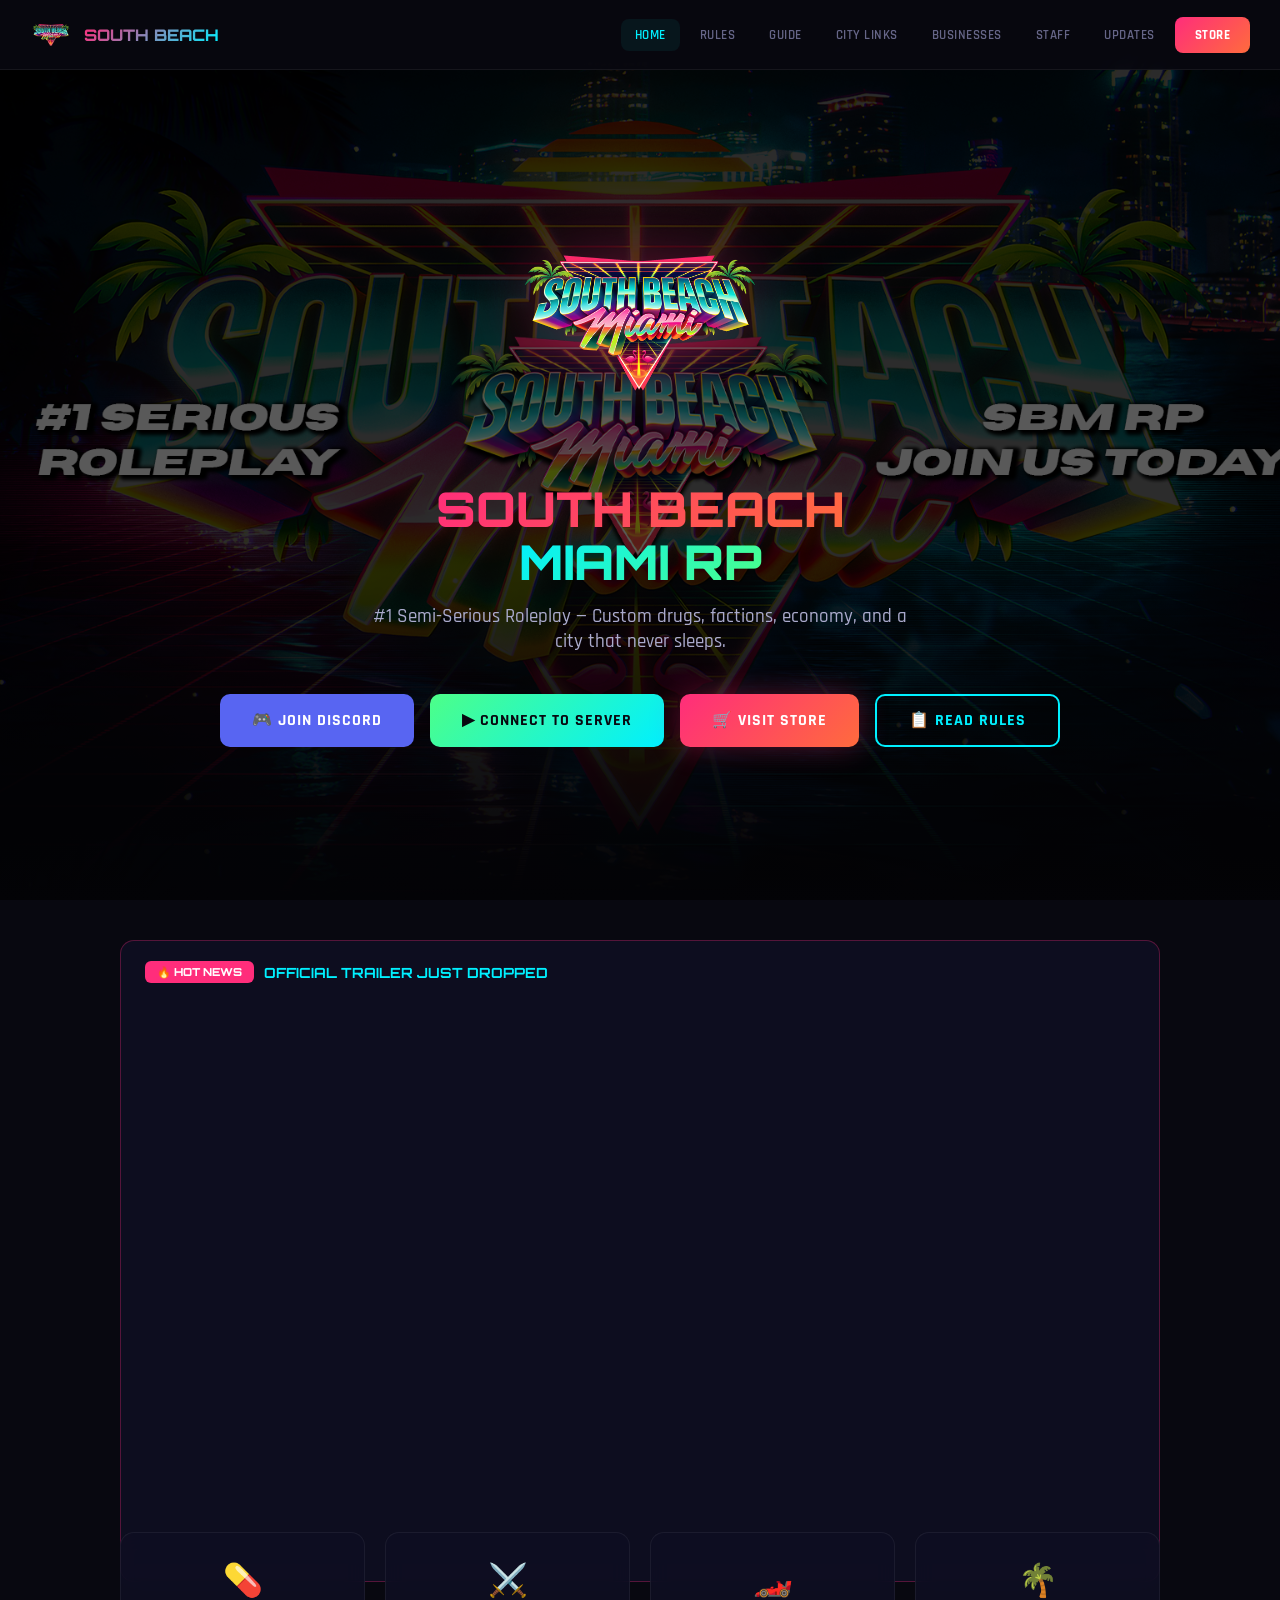
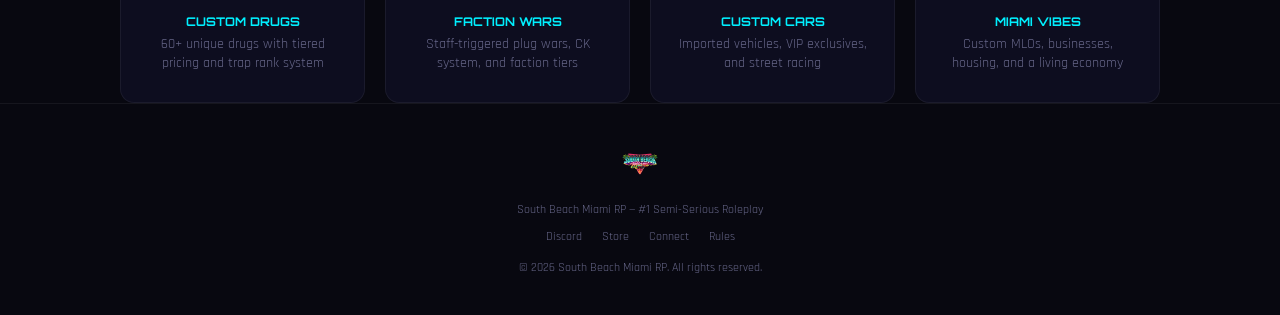
==== commit f8c3f029: "index.html" ====
--- a/index.html
+++ b/index.html
@@ -4,7 +4,7 @@
 <meta charset="UTF-8">
 <meta name="viewport" content="width=device-width, initial-scale=1.0">
 <title>South Beach Miami RP</title>
-<meta name="description" content="South Beach Miami — #1 Serious Roleplay Server">
+<meta name="description" content="South Beach Miami — #1 Miami Semi-Serious Roleplay Server">
 <meta name="theme-color" content="#ff2d7b">
 <link rel="icon" type="image/png" href="images/watermark.png">
 <link rel="preconnect" href="https://fonts.googleapis.com">
@@ -232,7 +232,7 @@
 <div class="hero-bg"></div>
 <img src="images/watermark.png" alt="South Beach Miami" class="hero-logo">
 <h1><span class="grad-pink">South Beach</span><br><span class="grad-teal">Miami RP</span></h1>
-<p>#1 Serious Roleplay — Custom drugs, factions, economy, and a city that never sleeps.</p>
+<p>#1 Semi-Serious Roleplay — Custom drugs, factions, economy, and a city that never sleeps.</p>
 <div class="hero-btns">
 <a href="https://discord.gg/southbeach" target="_blank" class="btn btn-discord">🎮 Join Discord</a>
 <a href="https://cfx.re/join/3eddyb" target="_blank" class="btn btn-green">▶ Connect to Server</a>
@@ -686,7 +686,7 @@
 <!-- FOOTER -->
 <footer>
 <img src="images/watermark.png" alt="SBM">
-<p>South Beach Miami RP — #1 Serious Roleplay</p>
+<p>South Beach Miami RP — #1 Semi-Serious Roleplay</p>
 <div class="footer-links">
 <a href="https://discord.gg/southbeach" target="_blank">Discord</a>
 <a href="https://store.southbeach.gg/" target="_blank">Store</a>
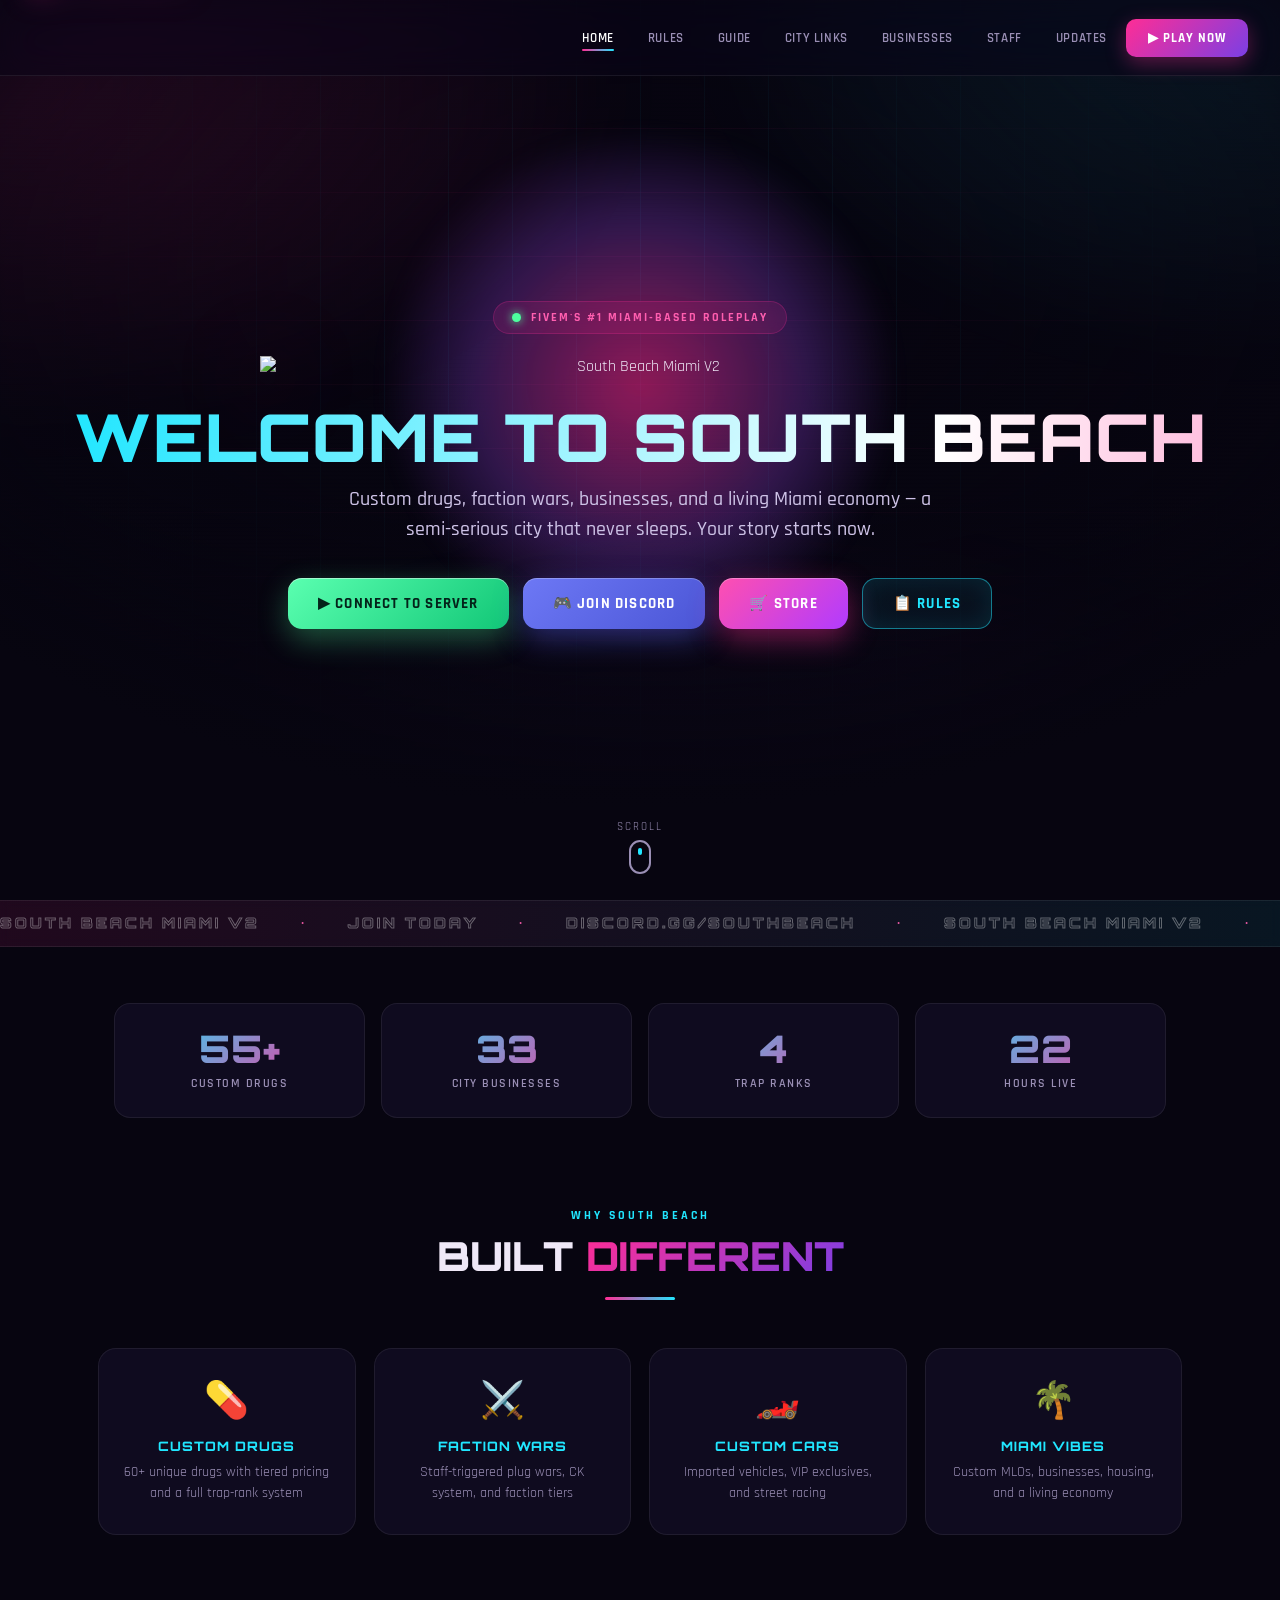
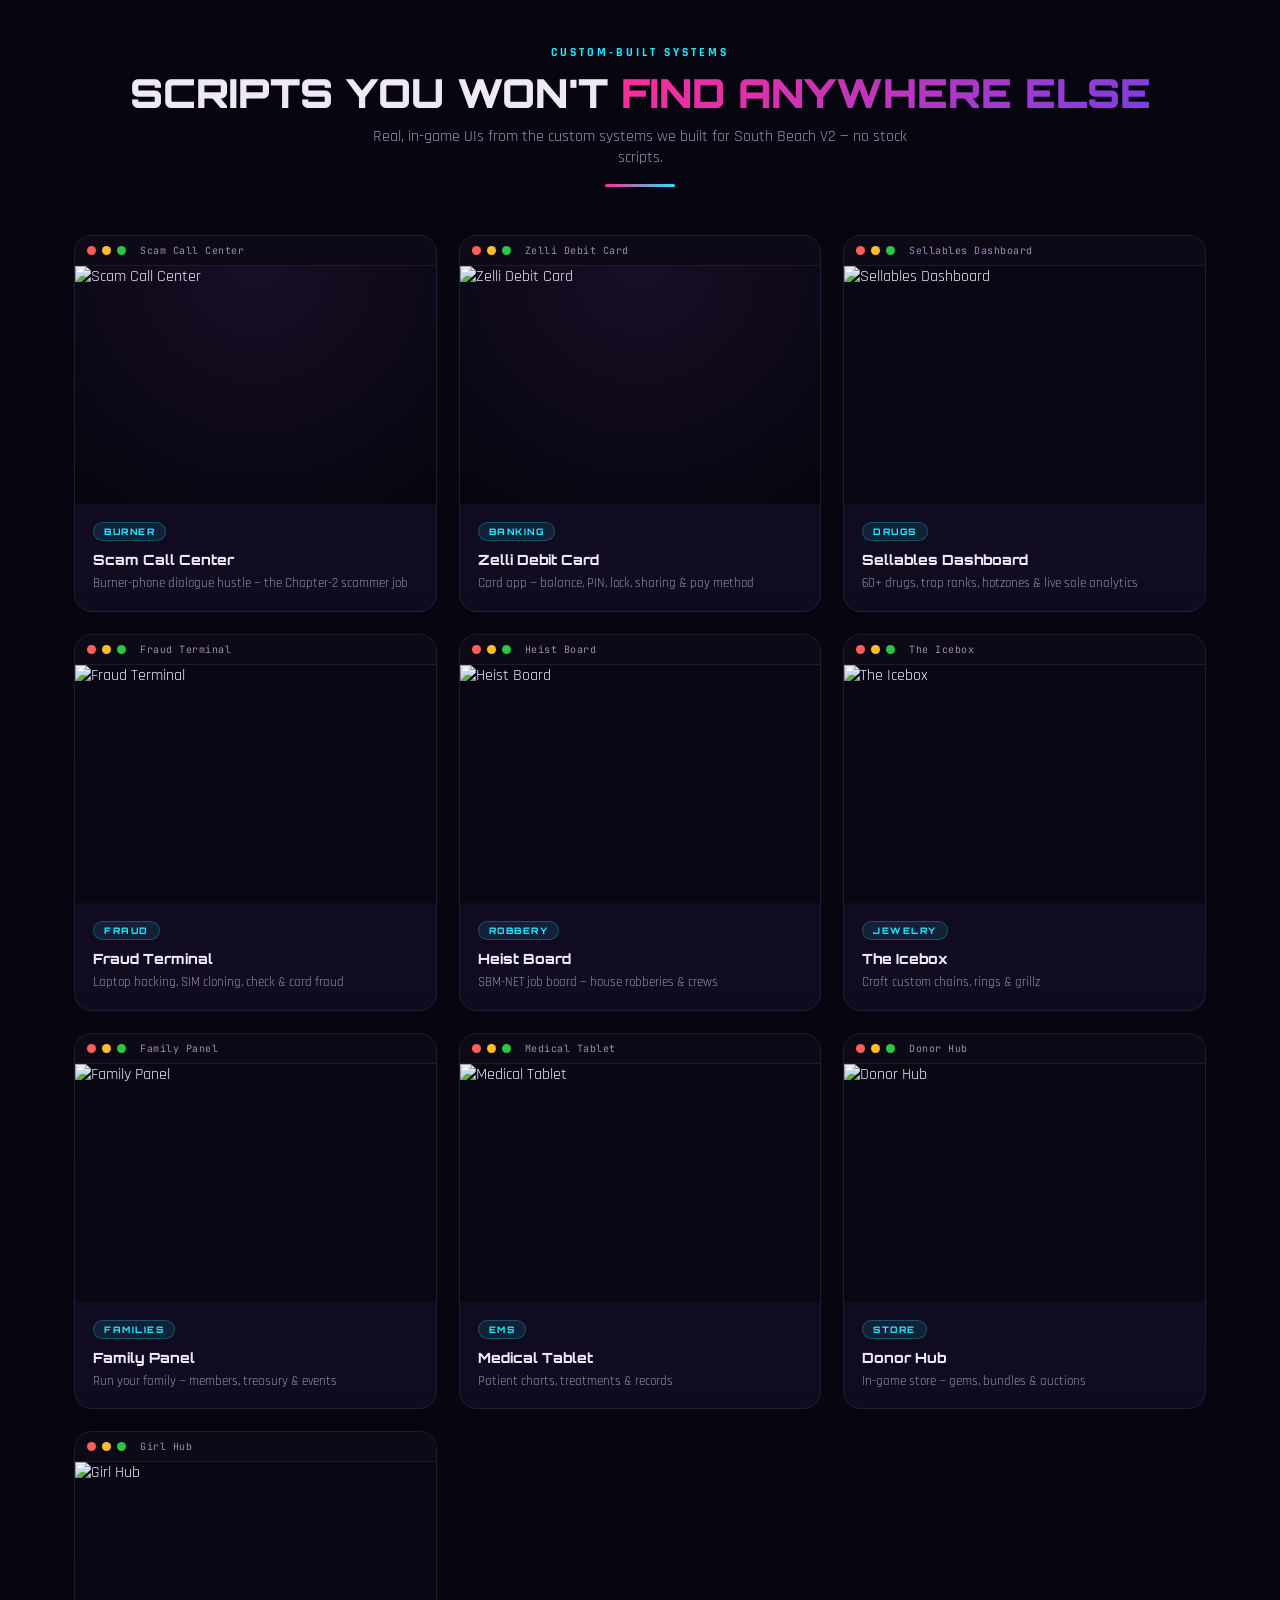
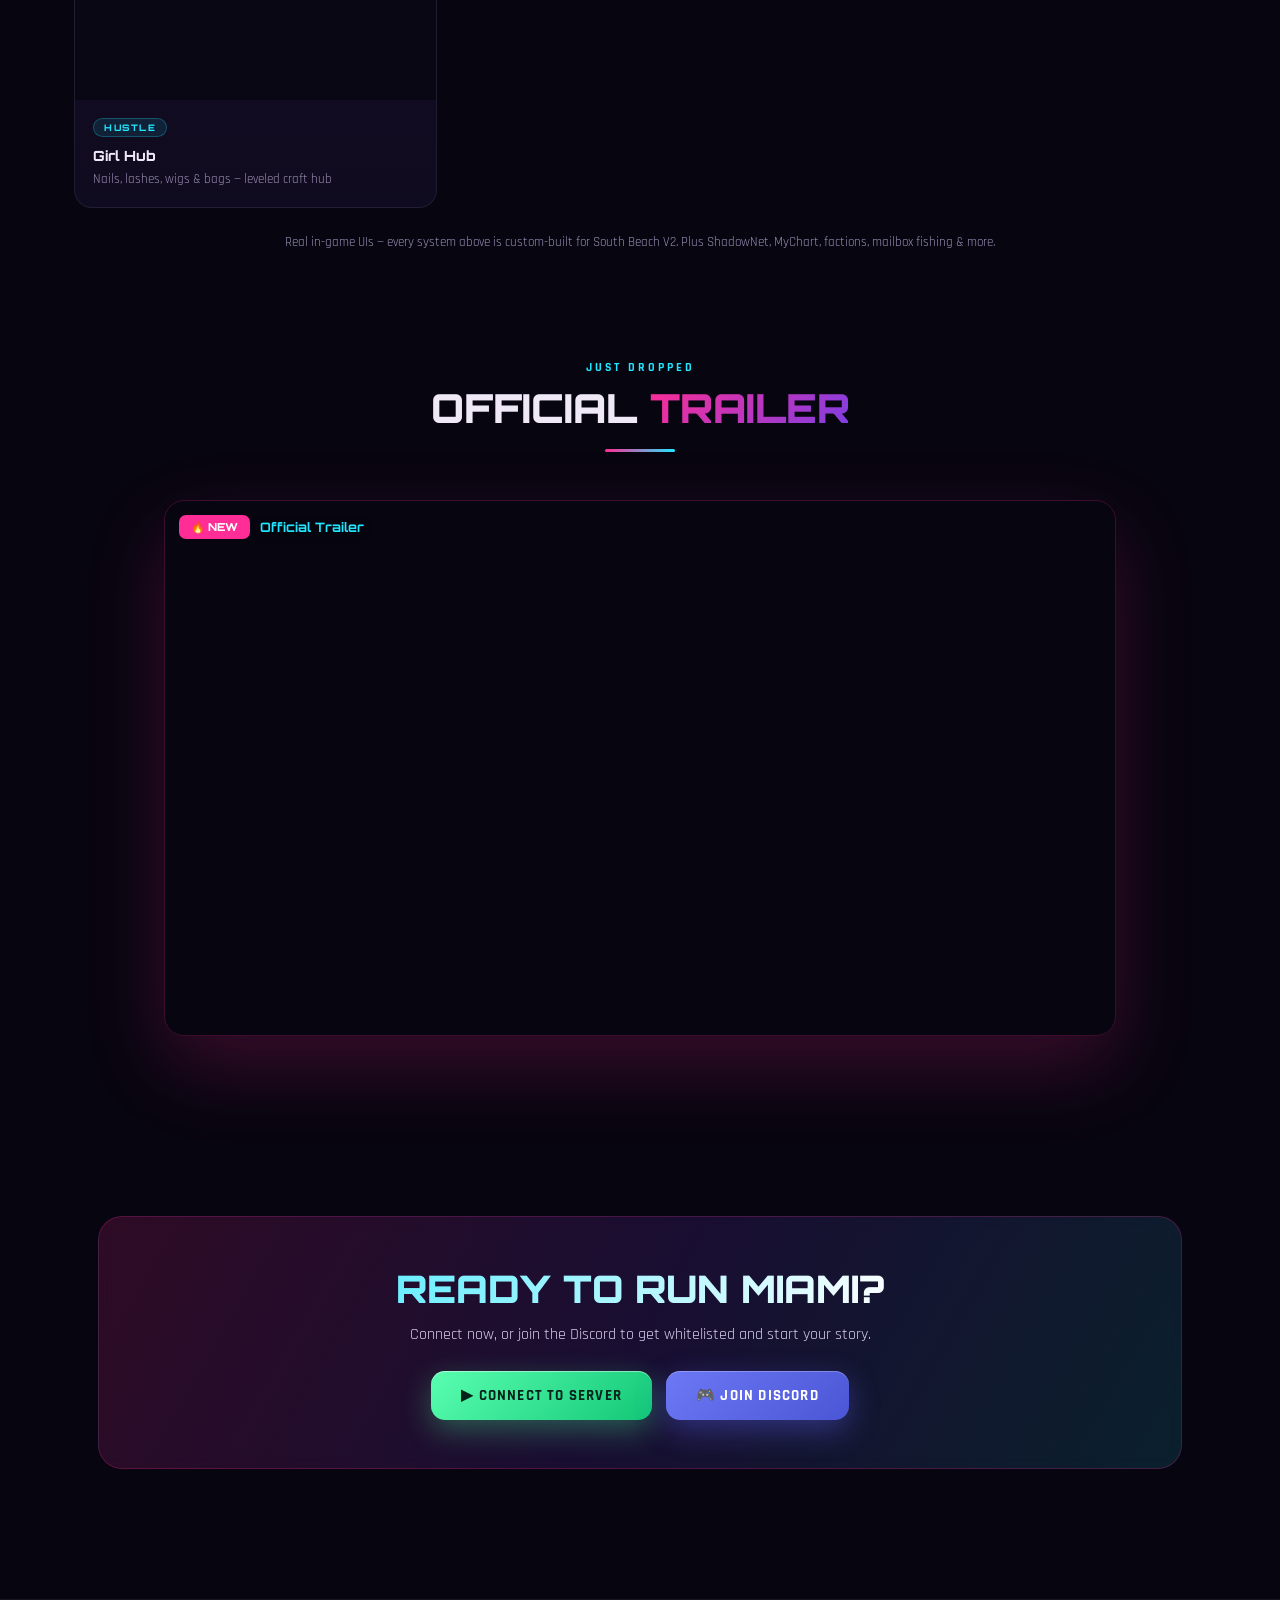
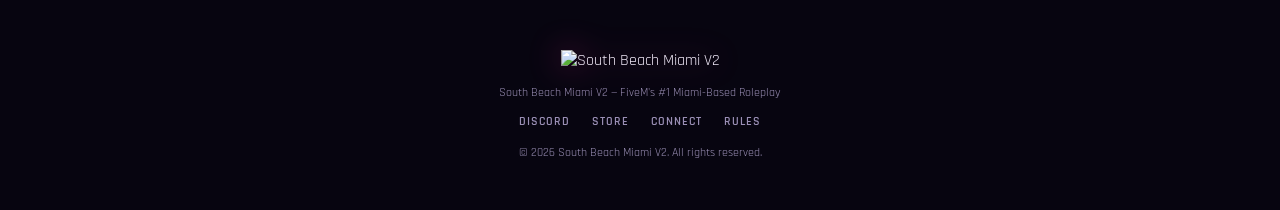
==== commit a218f95d: "Update index.html" ====
--- a/index.html
+++ b/index.html
@@ -3,217 +3,364 @@
 <head>
 <meta charset="UTF-8">
 <meta name="viewport" content="width=device-width, initial-scale=1.0">
-<title>South Beach Miami RP</title>
-<meta name="description" content="South Beach Miami — #1 Miami Semi-Serious Roleplay Server">
-<meta name="theme-color" content="#ff2d7b">
-<link rel="icon" type="image/png" href="images/watermark.png">
+<title>South Beach Miami V2 — FiveM's #1 Miami RP</title>
+<meta name="description" content="South Beach Miami V2 — FiveM's #1 semi-serious Miami roleplay. Custom drugs, factions, businesses, custom scripts and a city that never sleeps.">
+<meta name="theme-color" content="#ff2d95">
+<meta property="og:title" content="South Beach Miami V2 — FiveM's #1 Miami RP">
+<meta property="og:description" content="Custom drugs, factions, businesses, and a living Miami economy. Join us today.">
+<meta property="og:image" content="images/hero_scene.png">
+<meta property="og:type" content="website">
+<link rel="icon" type="image/png" href="images/fivemicon.png">
 <link rel="preconnect" href="https://fonts.googleapis.com">
-<link href="https://fonts.googleapis.com/css2?family=Orbitron:wght@400;500;600;700;800;900&family=Rajdhani:wght@400;500;600;700&family=JetBrains+Mono:wght@400;500&display=swap" rel="stylesheet">
+<link rel="preconnect" href="https://fonts.gstatic.com" crossorigin>
+<link href="https://fonts.googleapis.com/css2?family=Orbitron:wght@400;500;600;700;800;900&family=Rajdhani:wght@400;500;600;700&family=Pacifico&family=JetBrains+Mono:wght@400;500&display=swap" rel="stylesheet">
 <style>
-:root{--pink:#ff2d7b;--teal:#00f0ff;--yellow:#ffe14d;--green:#4dff88;--purple:#b44dff;--dark:#080810;--dark2:#0c0c1a;--dark3:#111125;--card:rgba(15,15,35,0.85);--border:rgba(255,255,255,0.06);--text:#e0e0f0;--muted:#666688}
+:root{
+  --pink:#ff2d95;--pink2:#ff5fb0;--magenta:#ff1e79;
+  --teal:#21e6ff;--cyan:#00d4ff;--green:#4dff9e;
+  --purple:#a94fff;--violet:#7b3fe4;--yellow:#ffe14d;
+  --dark:#070510;--dark2:#0b0818;--dark3:#120c22;
+  --card:rgba(20,14,38,0.72);--card2:rgba(28,18,52,0.6);
+  --border:rgba(255,255,255,0.07);--border2:rgba(255,45,149,0.22);
+  --text:#efe8f7;--muted:#9a8fb5;
+  --glow-pink:0 0 40px rgba(255,45,149,0.45);
+  --glow-teal:0 0 40px rgba(33,230,255,0.4);
+}
 *{margin:0;padding:0;box-sizing:border-box}
 html{scroll-behavior:smooth}
 body{font-family:'Rajdhani',sans-serif;background:var(--dark);color:var(--text);overflow-x:hidden}
-body::before{content:'';position:fixed;top:0;left:0;right:0;bottom:0;background:linear-gradient(rgba(255,45,123,0.03) 1px,transparent 1px),linear-gradient(90deg,rgba(0,240,255,0.03) 1px,transparent 1px);background-size:60px 60px;pointer-events:none;z-index:0}
-
-/* NAV */
-nav{position:fixed;top:0;left:0;right:0;z-index:1000;background:rgba(8,8,16,0.92);backdrop-filter:blur(20px);border-bottom:1px solid var(--border);padding:0 30px;height:70px;display:flex;align-items:center;justify-content:space-between}
+
+/* animated aurora + grid backdrop */
+.bg-fx{position:fixed;inset:0;z-index:0;pointer-events:none;overflow:hidden}
+.bg-fx .aurora{position:absolute;inset:-30%;background:
+  radial-gradient(50% 40% at 20% 25%,rgba(255,45,149,0.20),transparent 60%),
+  radial-gradient(45% 40% at 80% 20%,rgba(33,230,255,0.16),transparent 60%),
+  radial-gradient(55% 50% at 55% 85%,rgba(169,79,255,0.18),transparent 60%);
+  filter:blur(30px);animation:auroraMove 22s ease-in-out infinite alternate}
+@keyframes auroraMove{0%{transform:translate(-3%,-2%) scale(1)}100%{transform:translate(4%,3%) scale(1.12)}}
+.bg-fx .grid{position:absolute;inset:0;background:
+  linear-gradient(rgba(255,45,149,0.05) 1px,transparent 1px),
+  linear-gradient(90deg,rgba(33,230,255,0.05) 1px,transparent 1px);
+  background-size:64px 64px;mask-image:radial-gradient(circle at 50% 40%,#000 30%,transparent 80%)}
+.bg-fx .scan{position:absolute;inset:0;background:repeating-linear-gradient(transparent 0 3px,rgba(0,0,0,0.16) 3px 4px);opacity:.35;mix-blend-mode:overlay}
+
+/* ── NAV ── */
+nav{position:fixed;top:0;left:0;right:0;z-index:1000;background:rgba(10,7,22,0.55);backdrop-filter:blur(18px) saturate(1.4);border-bottom:1px solid var(--border);padding:0 32px;height:76px;display:flex;align-items:center;justify-content:space-between;transition:height .3s,background .3s,box-shadow .3s}
+nav.shrink{height:60px;background:rgba(8,5,16,0.9);box-shadow:0 8px 30px rgba(0,0,0,.5)}
 .nav-logo{display:flex;align-items:center;gap:12px;text-decoration:none;cursor:pointer}
-.nav-logo img{height:42px;width:42px;border-radius:8px}
-.nav-logo span{font-family:'Orbitron',sans-serif;font-weight:800;font-size:16px;background:linear-gradient(135deg,var(--pink),var(--teal));-webkit-background-clip:text;-webkit-text-fill-color:transparent;background-clip:text}
-.nav-links{display:flex;gap:6px;list-style:none;align-items:center}
-.nav-links a{color:var(--muted);text-decoration:none;font-weight:600;font-size:13px;padding:8px 14px;border-radius:8px;transition:all 0.2s;letter-spacing:0.5px;text-transform:uppercase;cursor:pointer}
-.nav-links a:hover,.nav-links a.active{color:var(--teal);background:rgba(0,240,255,0.06)}
-.nav-cta{background:linear-gradient(135deg,var(--pink),#ff6b3d)!important;color:#fff!important;font-weight:700!important;padding:10px 20px!important;border-radius:8px!important}
-.nav-cta:hover{opacity:0.9}
-.hamburger{display:none;flex-direction:column;gap:5px;cursor:pointer;padding:5px}
-.hamburger span{width:28px;height:2px;background:var(--teal);border-radius:2px;transition:0.3s}
-
-/* PAGE SYSTEM */
+.nav-logo img{height:120px;width:auto;filter:drop-shadow(0 0 14px rgba(255,45,149,0.5));transition:height .3s}
+nav.shrink .nav-logo img{height:92px}
+.nav-links{display:flex;gap:4px;list-style:none;align-items:center}
+.nav-links a{position:relative;color:var(--muted);text-decoration:none;font-weight:600;font-size:13px;padding:9px 15px;border-radius:9px;transition:all .2s;letter-spacing:.6px;text-transform:uppercase;cursor:pointer}
+.nav-links a::after{content:'';position:absolute;left:15px;right:15px;bottom:4px;height:2px;background:linear-gradient(90deg,var(--pink),var(--teal));transform:scaleX(0);transform-origin:left;transition:transform .25s;border-radius:2px}
+.nav-links a:hover,.nav-links a.active{color:#fff}
+.nav-links a:hover::after,.nav-links a.active::after{transform:scaleX(1)}
+.nav-cta{background:linear-gradient(135deg,var(--pink),var(--violet))!important;color:#fff!important;font-weight:800!important;padding:11px 22px!important;border-radius:10px!important;box-shadow:0 6px 20px rgba(255,45,149,0.35);letter-spacing:1px!important}
+.nav-cta::after{display:none}
+.nav-cta:hover{filter:brightness(1.1);transform:translateY(-1px)}
+.hamburger{display:none;flex-direction:column;gap:5px;cursor:pointer;padding:6px}
+.hamburger span{width:28px;height:2px;background:var(--teal);border-radius:2px;transition:.3s}
+
 .page{display:none;position:relative;z-index:1}
-.page.active{display:block}
-
-/* HERO */
-.hero{position:relative;width:100%;min-height:100vh;display:flex;flex-direction:column;align-items:center;justify-content:center;text-align:center;padding:100px 30px 60px}
-.hero-bg{position:absolute;top:0;left:0;right:0;bottom:0;background:url('images/welcomebanner2.png') center/cover no-repeat;filter:brightness(0.35);z-index:-1}
-.hero-bg::after{content:'';position:absolute;bottom:0;left:0;right:0;height:350px;background:linear-gradient(transparent,var(--dark))}
-.hero-logo{width:260px;margin-bottom:30px;animation:floatLogo 4s ease-in-out infinite;filter:drop-shadow(0 0 40px rgba(255,45,123,0.4))}
-@keyframes floatLogo{0%,100%{transform:translateY(0)}50%{transform:translateY(-12px)}}
-.hero h1{font-family:'Orbitron',sans-serif;font-size:48px;font-weight:900;line-height:1.1;margin-bottom:16px;text-transform:uppercase}
-.grad-pink{background:linear-gradient(135deg,var(--pink),#ff6b3d);-webkit-background-clip:text;-webkit-text-fill-color:transparent;background-clip:text}
-.grad-teal{background:linear-gradient(135deg,var(--teal),var(--green));-webkit-background-clip:text;-webkit-text-fill-color:transparent;background-clip:text}
-.hero p{font-size:19px;color:#aaaacc;max-width:550px;margin:0 auto 40px;font-weight:500}
-.hero-btns{display:flex;gap:16px;flex-wrap:wrap;justify-content:center}
-.btn{display:inline-flex;align-items:center;gap:8px;padding:14px 32px;border-radius:10px;font-family:'Rajdhani',sans-serif;font-weight:700;font-size:16px;text-decoration:none;text-transform:uppercase;letter-spacing:1px;transition:all 0.25s;border:none;cursor:pointer}
-.btn-pink{background:linear-gradient(135deg,var(--pink),#ff6b3d);color:#fff;box-shadow:0 0 30px rgba(255,45,123,0.3)}
-.btn-pink:hover{transform:translateY(-2px);box-shadow:0 0 50px rgba(255,45,123,0.5)}
-.btn-teal{background:transparent;color:var(--teal);border:2px solid var(--teal)}
-.btn-teal:hover{background:rgba(0,240,255,0.08);transform:translateY(-2px)}
-.btn-discord{background:#5865F2;color:#fff}
-.btn-discord:hover{background:#4752c4;transform:translateY(-2px)}
-.btn-green{background:linear-gradient(135deg,var(--green),var(--teal));color:#080810}
-.btn-green:hover{transform:translateY(-2px)}
-
-/* FEATURES STRIP */
-.features-strip{display:grid;grid-template-columns:repeat(4,1fr);gap:20px;max-width:1100px;margin:-50px auto 0;padding:0 30px;position:relative;z-index:2}
-.feature-card{background:var(--card);border:1px solid var(--border);border-radius:14px;padding:28px 22px;text-align:center;backdrop-filter:blur(10px);transition:all 0.3s}
-.feature-card:hover{border-color:rgba(0,240,255,0.2);transform:translateY(-4px);box-shadow:0 0 30px rgba(0,240,255,0.15)}
-.feature-icon{font-size:32px;margin-bottom:12px}
-.feature-card h3{font-family:'Orbitron',sans-serif;font-size:12px;font-weight:700;color:var(--teal);margin-bottom:6px;text-transform:uppercase}
-.feature-card p{font-size:14px;color:var(--muted);line-height:1.4}
-
-/* INNER PAGES */
-.inner-page{max-width:1100px;margin:0 auto;padding:100px 30px 60px}
-.page-header{text-align:center;margin-bottom:50px}
-.page-header h2{font-family:'Orbitron',sans-serif;font-size:36px;font-weight:900;text-transform:uppercase;margin-bottom:10px}
-.page-header .accent{color:var(--pink)}
-.page-header p{color:var(--muted);font-size:16px}
-.page-header .line{width:60px;height:3px;background:linear-gradient(90deg,var(--pink),var(--teal));margin:16px auto 0;border-radius:3px}
-
-/* RULES */
-.key-rules{background:var(--card);border:1px solid rgba(255,45,123,0.15);border-radius:14px;padding:30px;margin-bottom:30px}
-.key-rules h3{font-family:'Orbitron',sans-serif;font-size:15px;color:var(--pink);margin-bottom:16px;text-transform:uppercase}
-.key-rule-item{display:flex;align-items:flex-start;gap:12px;padding:12px 0;border-bottom:1px solid var(--border)}
+.page.active{display:block;animation:pageIn .5s ease}
+@keyframes pageIn{from{opacity:0;transform:translateY(10px)}to{opacity:1;transform:none}}
+
+/* ── HERO ── */
+.hero{position:relative;min-height:100vh;display:flex;flex-direction:column;align-items:center;justify-content:center;text-align:center;padding:120px 24px 90px;overflow:hidden}
+.hero-scene{position:absolute;inset:0;background:url('images/hero_scene.png') center/cover no-repeat;filter:brightness(.5) saturate(1.2);transform:scale(1.08);animation:heroZoom 30s ease-in-out infinite alternate;z-index:-3}
+@keyframes heroZoom{from{transform:scale(1.08)}to{transform:scale(1.2)}}
+.hero-vignette{position:absolute;inset:0;z-index:-2;background:
+  radial-gradient(70% 60% at 50% 30%,transparent,rgba(7,5,16,0.55) 75%,var(--dark) 100%),
+  linear-gradient(transparent 55%,var(--dark))}
+.hero-sun{position:absolute;top:14%;left:50%;transform:translateX(-50%);width:520px;height:520px;border-radius:50%;z-index:-2;
+  background:radial-gradient(circle,rgba(255,45,149,0.55),rgba(169,79,255,0.25) 45%,transparent 70%);filter:blur(10px);animation:sunPulse 6s ease-in-out infinite}
+@keyframes sunPulse{0%,100%{opacity:.7;transform:translateX(-50%) scale(1)}50%{opacity:1;transform:translateX(-50%) scale(1.06)}}
+.hero-logo{position:relative;width:min(760px,88vw);margin-bottom:26px;filter:drop-shadow(0 12px 40px rgba(255,45,149,0.5));animation:floatLogo 5s ease-in-out infinite}
+@keyframes floatLogo{0%,100%{transform:translateY(0)}50%{transform:translateY(-16px)}}
+.hero-kicker{display:inline-flex;align-items:center;gap:10px;padding:8px 18px;border-radius:999px;background:rgba(255,45,149,0.12);border:1px solid var(--border2);font-weight:700;letter-spacing:2px;text-transform:uppercase;font-size:12px;color:var(--pink2);margin-bottom:22px;backdrop-filter:blur(6px)}
+.hero-kicker .live{width:9px;height:9px;border-radius:50%;background:var(--green);box-shadow:0 0 10px var(--green);animation:blink 1.4s infinite}
+@keyframes blink{0%,100%{opacity:1}50%{opacity:.3}}
+.hero h1{font-family:'Orbitron',sans-serif;font-size:clamp(30px,6vw,66px);font-weight:900;line-height:1.02;letter-spacing:1px;text-transform:uppercase;margin-bottom:14px}
+.grad{background:linear-gradient(100deg,var(--teal),#fff 35%,var(--pink) 70%,var(--violet));-webkit-background-clip:text;background-clip:text;-webkit-text-fill-color:transparent;background-size:220% auto;animation:shimmer 6s linear infinite}
+@keyframes shimmer{to{background-position:220% center}}
+.hero .sub{font-size:clamp(15px,2vw,20px);color:#cdc2e6;max-width:620px;margin:0 auto 34px;font-weight:500;line-height:1.5}
+.hero-btns{display:flex;gap:14px;flex-wrap:wrap;justify-content:center}
+.btn{position:relative;display:inline-flex;align-items:center;gap:9px;padding:15px 30px;border-radius:14px;font-family:'Rajdhani',sans-serif;font-weight:700;font-size:15px;text-decoration:none;text-transform:uppercase;letter-spacing:1.2px;cursor:pointer;border:none;overflow:hidden;transition:transform .2s,box-shadow .3s,filter .2s}
+.btn::after{content:'';position:absolute;top:0;left:-90%;width:55%;height:100%;background:linear-gradient(120deg,transparent,rgba(255,255,255,.45),transparent);transform:skewX(-20deg);transition:left .6s;pointer-events:none}
+.btn:hover::after{left:140%}
+.btn:active{transform:translateY(1px) scale(.99)}
+.btn-green{background:linear-gradient(135deg,#5affb0,#12c777);color:#04231a;box-shadow:0 10px 30px rgba(77,255,158,.32),inset 0 1px 0 rgba(255,255,255,.45)}
+.btn-green:hover{transform:translateY(-3px);box-shadow:0 16px 42px rgba(77,255,158,.5),inset 0 1px 0 rgba(255,255,255,.55)}
+.btn-pink{background:linear-gradient(135deg,#ff4fb0,#b13bff);color:#fff;box-shadow:0 10px 30px rgba(255,45,149,.42),inset 0 1px 0 rgba(255,255,255,.3)}
+.btn-pink:hover{transform:translateY(-3px);box-shadow:0 16px 46px rgba(255,45,149,.62)}
+.btn-discord{background:linear-gradient(135deg,#6d78f5,#4b56d6);color:#fff;box-shadow:0 10px 30px rgba(88,101,242,.4),inset 0 1px 0 rgba(255,255,255,.25)}
+.btn-discord:hover{transform:translateY(-3px);filter:brightness(1.08);box-shadow:0 16px 44px rgba(88,101,242,.55)}
+.btn-teal{background:rgba(33,230,255,.06);color:var(--teal);border:1.5px solid rgba(33,230,255,.5);box-shadow:inset 0 0 24px rgba(33,230,255,.1)}
+.btn-teal:hover{background:rgba(33,230,255,.14);transform:translateY(-3px);box-shadow:0 0 40px rgba(33,230,255,.35),inset 0 0 24px rgba(33,230,255,.15)}
+.scroll-cue{position:absolute;bottom:26px;left:50%;transform:translateX(-50%);color:var(--muted);font-size:11px;letter-spacing:2px;text-transform:uppercase;animation:bob 2s ease-in-out infinite}
+.scroll-cue span{display:block;margin:6px auto 0;width:22px;height:34px;border:2px solid var(--muted);border-radius:12px;position:relative}
+.scroll-cue span::before{content:'';position:absolute;top:6px;left:50%;transform:translateX(-50%);width:4px;height:7px;border-radius:2px;background:var(--teal);animation:wheel 1.6s infinite}
+@keyframes wheel{0%{opacity:0;top:6px}30%{opacity:1}60%{opacity:1;top:16px}100%{opacity:0;top:16px}}
+@keyframes bob{0%,100%{transform:translateX(-50%) translateY(0)}50%{transform:translateX(-50%) translateY(6px)}}
+
+/* marquee band */
+.marquee{position:relative;z-index:2;overflow:hidden;border-top:1px solid var(--border);border-bottom:1px solid var(--border);background:linear-gradient(90deg,rgba(255,45,149,0.1),rgba(33,230,255,0.08));backdrop-filter:blur(6px);padding:12px 0}
+.marquee-track{display:inline-flex;gap:40px;white-space:nowrap;animation:scrollX 26s linear infinite;font-family:'Orbitron',sans-serif;font-weight:800;font-size:14px;letter-spacing:3px;text-transform:uppercase}
+.marquee-track span{color:transparent;-webkit-text-stroke:1px rgba(255,255,255,.35)}
+.marquee-track b{color:var(--pink2)}
+@keyframes scrollX{to{transform:translateX(-50%)}}
+
+/* stats */
+.stats-row{max-width:1100px;margin:56px auto 0;padding:0 24px;display:grid;grid-template-columns:repeat(4,1fr);gap:16px;position:relative;z-index:2}
+.stat{background:var(--card);border:1px solid var(--border);border-radius:16px;padding:26px 18px;text-align:center;backdrop-filter:blur(12px);transition:.3s}
+.stat:hover{border-color:var(--border2);transform:translateY(-4px);box-shadow:var(--glow-pink)}
+.stat .num{font-family:'Orbitron',sans-serif;font-size:38px;font-weight:900;line-height:1;background:linear-gradient(135deg,var(--teal),var(--pink));-webkit-background-clip:text;background-clip:text;-webkit-text-fill-color:transparent}
+.stat .label{font-size:12px;color:var(--muted);text-transform:uppercase;letter-spacing:1.5px;margin-top:8px;font-weight:600}
+
+/* section shell */
+.section{max-width:1180px;margin:0 auto;padding:90px 24px}
+.sec-head{text-align:center;margin-bottom:48px}
+.sec-head .eyebrow{color:var(--teal);font-weight:800;letter-spacing:3px;text-transform:uppercase;font-size:12px}
+.sec-head h2{font-family:'Orbitron',sans-serif;font-size:clamp(24px,4vw,40px);font-weight:900;text-transform:uppercase;margin:8px 0}
+.sec-head h2 .accent{background:linear-gradient(135deg,var(--pink),var(--violet));-webkit-background-clip:text;background-clip:text;-webkit-text-fill-color:transparent}
+.sec-head p{color:var(--muted);font-size:16px;max-width:560px;margin:0 auto}
+.sec-head .line{width:70px;height:3px;background:linear-gradient(90deg,var(--pink),var(--teal));margin:16px auto 0;border-radius:3px}
+
+/* feature cards */
+.features-strip{display:grid;grid-template-columns:repeat(4,1fr);gap:18px;max-width:1180px;margin:0 auto;padding:0 24px}
+.feature-card{position:relative;background:var(--card);border:1px solid var(--border);border-radius:18px;padding:30px 24px;text-align:center;backdrop-filter:blur(12px);transition:.35s;overflow:hidden}
+.feature-card::before{content:'';position:absolute;inset:0;border-radius:18px;padding:1px;background:linear-gradient(135deg,var(--pink),var(--teal));-webkit-mask:linear-gradient(#000 0 0) content-box,linear-gradient(#000 0 0);-webkit-mask-composite:xor;mask-composite:exclude;opacity:0;transition:.35s}
+.feature-card:hover{transform:translateY(-6px);box-shadow:0 20px 50px rgba(255,45,149,0.18)}
+.feature-card:hover::before{opacity:1}
+.feature-icon{font-size:36px;margin-bottom:14px;display:inline-block;transition:transform .35s}
+.feature-card:hover .feature-icon{transform:scale(1.15) rotate(-6deg)}
+.feature-card h3{font-family:'Orbitron',sans-serif;font-size:13px;font-weight:800;color:var(--teal);margin-bottom:8px;text-transform:uppercase;letter-spacing:1px}
+.feature-card p{font-size:14px;color:var(--muted);line-height:1.5}
+
+/* trailer */
+.trailer-wrap{max-width:1000px;margin:0 auto;padding:0 24px}
+.trailer{position:relative;border-radius:20px;overflow:hidden;border:1px solid var(--border2);box-shadow:0 30px 80px rgba(255,45,149,0.2)}
+.trailer .tbadge{position:absolute;top:14px;left:14px;z-index:3;display:flex;gap:10px;align-items:center}
+.trailer .tbadge b{background:var(--pink);color:#fff;padding:5px 12px;border-radius:7px;font-size:11px;font-weight:800;text-transform:uppercase;font-family:'Orbitron',sans-serif;animation:blink 2s infinite}
+.trailer .tbadge span{font-family:'Orbitron',sans-serif;font-size:13px;font-weight:700;color:var(--teal);text-shadow:0 2px 8px #000}
+.tframe{position:relative;padding-bottom:56.25%;height:0}
+.tframe iframe{position:absolute;inset:0;width:100%;height:100%;border:none}
+
+/* ── TEASER SHOWCASE ── */
+.teasers{display:grid;grid-template-columns:repeat(3,1fr);gap:24px}
+.teaser{background:linear-gradient(180deg,var(--card2),var(--card));border:1px solid var(--border);border-radius:20px;padding:26px 22px 24px;text-align:center;transition:.35s;position:relative;overflow:hidden}
+.teaser:hover{transform:translateY(-6px);border-color:var(--border2);box-shadow:0 24px 60px rgba(169,79,255,0.22)}
+.teaser .tag{display:inline-block;font-family:'Orbitron',sans-serif;font-size:10px;font-weight:800;letter-spacing:1.5px;text-transform:uppercase;color:var(--teal);background:rgba(33,230,255,0.1);border:1px solid rgba(33,230,255,0.25);padding:4px 12px;border-radius:999px;margin-bottom:16px}
+.teaser h4{font-family:'Orbitron',sans-serif;font-size:16px;font-weight:800;margin-top:18px}
+.teaser p{font-size:13px;color:var(--muted);margin-top:8px;line-height:1.5}
+/* phone frame */
+.device-phone{width:210px;height:420px;margin:0 auto;border-radius:34px;background:linear-gradient(180deg,#161020,#0b0714);border:1px solid #2a2038;box-shadow:0 20px 50px rgba(0,0,0,.6),inset 0 0 0 2px #05030a;padding:12px 10px;position:relative;overflow:hidden}
+.device-phone .notch{width:60px;height:5px;background:#05030a;border-radius:3px;margin:2px auto 8px}
+.mini-screen{height:calc(100% - 20px);border-radius:22px;overflow:hidden;position:relative;background:radial-gradient(circle at 50% 0,#1a1226,#0a0714)}
+/* burner app mock */
+.bn-hero{margin:10px;border-radius:12px;background:linear-gradient(135deg,var(--pink),var(--violet));padding:12px;color:#fff;text-align:left;box-shadow:var(--glow-pink)}
+.bn-hero .lv{font-family:'Orbitron';font-weight:900;font-size:20px}
+.bn-hero .t{font-size:11px;opacity:.85;font-weight:700}
+.bn-bar{height:5px;background:rgba(255,255,255,.25);border-radius:3px;margin-top:8px;overflow:hidden}
+.bn-bar>i{display:block;height:100%;width:60%;background:#fff;border-radius:3px;animation:fillx 3s ease-in-out infinite alternate}
+@keyframes fillx{from{width:35%}to{width:85%}}
+.bn-dial{margin:10px;padding:11px;border-radius:12px;background:linear-gradient(135deg,var(--green),#14a866);color:#04231a;font-weight:800;font-size:13px;text-align:center;font-family:'Orbitron'}
+.bn-row{display:flex;gap:6px;margin:0 10px 8px}
+.bn-chip{flex:1;background:rgba(255,255,255,.05);border:1px solid var(--border);border-radius:9px;padding:8px;text-align:left}
+.bn-chip .n{font-family:'Orbitron';font-weight:800;color:#fff;font-size:14px}
+.bn-chip .l{font-size:8px;color:var(--muted);text-transform:uppercase}
+.bn-meter{margin:0 10px 6px;text-align:left}
+.bn-meter .lab{display:flex;justify-content:space-between;font-size:8px;color:var(--muted);text-transform:uppercase;font-weight:700;margin-bottom:3px}
+.bn-track{height:6px;background:#221830;border-radius:4px;overflow:hidden}
+.bn-track>i{display:block;height:100%;border-radius:4px}
+.bn-track.trust>i{background:linear-gradient(90deg,#1f9e7f,var(--green));animation:fillx 4s ease-in-out infinite alternate}
+.bn-track.susp>i{background:linear-gradient(90deg,#b83a4f,var(--pink));width:34%;animation:fillx2 4s ease-in-out infinite alternate}
+@keyframes fillx2{from{width:20%}to{width:70%}}
+/* girl hub mock */
+.gh{padding:8px}
+.gh-hero{border-radius:12px;background:linear-gradient(135deg,#ff5fb0,#ff2d95);padding:12px;text-align:left;color:#fff;box-shadow:0 8px 22px rgba(255,45,149,.5)}
+.gh-hero .n{font-family:'Orbitron';font-weight:900;font-size:18px}
+.gh-tabs{display:flex;gap:5px;margin:10px 4px}
+.gh-tab{flex:1;padding:7px 4px;border-radius:8px;font-size:8px;text-align:center;font-weight:800;text-transform:uppercase;background:rgba(255,255,255,.05);border:1px solid var(--border);color:var(--muted)}
+.gh-tab.on{background:linear-gradient(135deg,#ff5fb0,#ff2d95);color:#fff;border-color:transparent}
+.gh-item{display:flex;align-items:center;gap:8px;margin:6px 4px;padding:8px;border-radius:10px;background:rgba(255,255,255,.04);border:1px solid var(--border)}
+.gh-item .sw{width:26px;height:26px;border-radius:7px;background:linear-gradient(135deg,#ff9ac9,#ff2d95)}
+.gh-item .tx{flex:1;text-align:left}
+.gh-item .tx b{font-size:10px;display:block;color:#fff}
+.gh-item .tx span{font-size:8px;color:var(--muted)}
+/* fraud terminal mock (laptop) */
+.device-laptop{max-width:100%;margin:0 auto}
+.lt-screen{border-radius:12px 12px 0 0;border:1px solid #2a2038;border-bottom:none;background:#05070a;padding:10px;height:230px;overflow:hidden;text-align:left;font-family:'JetBrains Mono',monospace;position:relative}
+.lt-bar{display:flex;gap:5px;margin-bottom:8px}
+.lt-bar i{width:9px;height:9px;border-radius:50%}
+.lt-bar i:nth-child(1){background:#ff5f57}.lt-bar i:nth-child(2){background:#ffbd2e}.lt-bar i:nth-child(3){background:#28c840}
+.lt-title{color:var(--pink2);font-size:10px;font-weight:700;margin-bottom:8px;font-family:'Orbitron'}
+.lt-line{font-size:9px;color:var(--green);line-height:1.7;opacity:0;animation:typein .4s forwards}
+.lt-line .c{color:var(--teal)}.lt-line .w{color:var(--yellow)}
+.lt-line:nth-child(1){animation-delay:.2s}.lt-line:nth-child(2){animation-delay:.7s}.lt-line:nth-child(3){animation-delay:1.2s}.lt-line:nth-child(4){animation-delay:1.7s}.lt-line:nth-child(5){animation-delay:2.2s}.lt-line:nth-child(6){animation-delay:2.7s}
+@keyframes typein{from{opacity:0;transform:translateX(-6px)}to{opacity:1;transform:none}}
+.lt-cursor{display:inline-block;width:6px;height:11px;background:var(--green);animation:blink 1s steps(1) infinite;vertical-align:middle}
+.lt-base{height:12px;border-radius:0 0 14px 14px;background:linear-gradient(#1a1426,#0d0916);border:1px solid #2a2038;position:relative}
+.lt-base::after{content:'';position:absolute;top:0;left:50%;transform:translateX(-50%);width:60px;height:4px;background:#2a2038;border-radius:0 0 6px 6px}
+
+.ss-grid{display:grid;grid-template-columns:repeat(3,1fr);gap:22px}
+.ss-card{background:linear-gradient(180deg,var(--card2),var(--card));border:1px solid var(--border);border-radius:18px;overflow:hidden;transition:.35s}
+.ss-card:hover{transform:translateY(-7px);border-color:var(--border2);box-shadow:0 26px 64px rgba(255,45,149,.22)}
+.ss-frame{position:relative;background:#0a0714}
+.ss-bar{display:flex;align-items:center;gap:6px;padding:8px 12px;background:#0d0916;border-bottom:1px solid var(--border)}
+.ss-bar i{width:9px;height:9px;border-radius:50%}
+.ss-bar i:nth-child(1){background:#ff5f57}.ss-bar i:nth-child(2){background:#ffbd2e}.ss-bar i:nth-child(3){background:#28c840}
+.ss-bar span{margin-left:8px;font-size:10px;color:var(--muted);font-family:'JetBrains Mono',monospace;letter-spacing:.5px;white-space:nowrap;overflow:hidden;text-overflow:ellipsis}
+.ss-shot{display:block;width:100%;height:238px;object-fit:cover;object-position:top center;transition:transform 6s ease}
+.ss-card:hover .ss-shot{transform:translateY(calc(-100% + 238px))}
+.ss-card.phone .ss-shot{object-fit:contain;background:radial-gradient(circle at 50% 0,#170f26,#07040e);transform:none!important}
+.ss-meta{padding:16px 18px 18px}
+.ss-tag{display:inline-block;font-family:'Orbitron';font-size:9px;font-weight:800;letter-spacing:1.5px;text-transform:uppercase;color:var(--teal);background:rgba(33,230,255,.1);border:1px solid rgba(33,230,255,.25);padding:3px 10px;border-radius:999px}
+.ss-meta h4{font-family:'Orbitron';font-size:14px;font-weight:800;margin:10px 0 6px}
+.ss-meta p{font-size:12.5px;color:var(--muted);line-height:1.5}
+@media(max-width:900px){.ss-grid{grid-template-columns:1fr 1fr}}
+@media(max-width:600px){.ss-grid{grid-template-columns:1fr}}
+/* ── RULES ── */
+.key-rules{background:var(--card);border:1px solid var(--border2);border-radius:18px;padding:32px;margin-bottom:32px;backdrop-filter:blur(10px)}
+.key-rules h3{font-family:'Orbitron',sans-serif;font-size:15px;color:var(--pink);margin-bottom:18px;text-transform:uppercase;letter-spacing:1px}
+.key-rule-item{display:flex;align-items:flex-start;gap:14px;padding:13px 0;border-bottom:1px solid var(--border)}
 .key-rule-item:last-child{border-bottom:none}
-.key-rule-item .dot{width:8px;height:8px;border-radius:50%;background:var(--pink);margin-top:7px;flex-shrink:0}
+.key-rule-item .dot{width:8px;height:8px;border-radius:50%;background:var(--pink);margin-top:7px;flex-shrink:0;box-shadow:0 0 8px var(--pink)}
 .key-rule-item strong{color:var(--teal)}
 .rules-grid{display:grid;grid-template-columns:repeat(auto-fit,minmax(300px,1fr));gap:20px}
-.rule-card{background:var(--card);border:1px solid var(--border);border-radius:14px;padding:28px;transition:all 0.3s;cursor:pointer;text-decoration:none;color:inherit;display:block}
-.rule-card:hover{border-color:rgba(255,45,123,0.3);transform:translateY(-3px);box-shadow:0 0 30px rgba(255,45,123,0.15)}
-.rule-card .rule-icon{font-size:28px;margin-bottom:14px}
-.rule-card h3{font-family:'Orbitron',sans-serif;font-size:14px;font-weight:700;color:var(--pink);margin-bottom:8px;text-transform:uppercase}
-.rule-card p{font-size:14px;color:var(--muted);line-height:1.5;margin-bottom:14px}
-.rule-card .rule-link{color:var(--teal);font-size:12px;font-weight:700;text-transform:uppercase;letter-spacing:1px}
-
-/* PRICE GUIDE */
+.rule-card{position:relative;background:var(--card);border:1px solid var(--border);border-radius:18px;padding:30px;transition:.32s;cursor:pointer;text-decoration:none;color:inherit;display:block;overflow:hidden}
+.rule-card::after{content:'';position:absolute;inset:0;border-radius:18px;padding:1px;background:linear-gradient(135deg,var(--pink),var(--teal));-webkit-mask:linear-gradient(#000 0 0) content-box,linear-gradient(#000 0 0);-webkit-mask-composite:xor;mask-composite:exclude;opacity:0;transition:.32s}
+.rule-card:hover{transform:translateY(-5px);box-shadow:0 24px 60px rgba(255,45,149,0.2)}
+.rule-card:hover::after{opacity:1}
+.rule-card .rule-icon{font-size:30px;margin-bottom:16px}
+.rule-card h3{font-family:'Orbitron',sans-serif;font-size:15px;font-weight:800;color:var(--pink);margin-bottom:10px;text-transform:uppercase;letter-spacing:.5px}
+.rule-card p{font-size:14px;color:var(--muted);line-height:1.55;margin-bottom:16px}
+.rule-card .rule-link{color:var(--teal);font-size:12px;font-weight:800;text-transform:uppercase;letter-spacing:1px}
+
+/* ── shared content styles (guide/links/biz/staff/changelog) ── */
+.inner-page{max-width:1120px;margin:0 auto;padding:120px 24px 70px}
+.page-header{text-align:center;margin-bottom:50px}
+.page-header h2{font-family:'Orbitron',sans-serif;font-size:clamp(24px,4vw,38px);font-weight:900;text-transform:uppercase;margin-bottom:10px}
+.page-header .accent{background:linear-gradient(135deg,var(--pink),var(--violet));-webkit-background-clip:text;background-clip:text;-webkit-text-fill-color:transparent}
+.page-header p{color:var(--muted);font-size:16px}
+.page-header .line{width:70px;height:3px;background:linear-gradient(90deg,var(--pink),var(--teal));margin:16px auto 0;border-radius:3px}
 .price-tabs{display:flex;gap:8px;margin-bottom:24px;flex-wrap:wrap}
-.price-tab{padding:10px 24px;border-radius:8px;font-weight:700;font-size:13px;cursor:pointer;text-transform:uppercase;letter-spacing:0.5px;background:var(--card);border:1px solid var(--border);color:var(--muted);transition:all 0.2s;font-family:'Rajdhani',sans-serif}
-.price-tab:hover{border-color:rgba(0,240,255,0.2);color:var(--teal)}
-.price-tab.active{background:rgba(255,45,123,0.1);border-color:var(--pink);color:var(--pink)}
-.price-content{display:none}
-.price-content.active{display:block}
-.info-box{background:var(--card);border:1px solid rgba(255,225,77,0.15);border-radius:10px;padding:16px 20px;margin-bottom:24px;font-size:13px;color:#ccc;line-height:1.6}
+.price-tab{padding:10px 24px;border-radius:10px;font-weight:700;font-size:13px;cursor:pointer;text-transform:uppercase;letter-spacing:.5px;background:var(--card);border:1px solid var(--border);color:var(--muted);transition:.2s;font-family:'Rajdhani',sans-serif}
+.price-tab:hover{border-color:rgba(33,230,255,0.3);color:var(--teal)}
+.price-tab.active{background:rgba(255,45,149,0.12);border-color:var(--pink);color:var(--pink)}
+.biz-content{display:none}.biz-content.active{display:block}
+.info-box{background:var(--card);border:1px solid rgba(255,225,77,0.18);border-radius:12px;padding:16px 20px;margin-bottom:24px;font-size:13px;color:#ddd;line-height:1.6}
 .info-box strong{color:var(--yellow)}
-table{width:100%;border-collapse:collapse;font-size:13px;background:var(--card);border-radius:14px;overflow:hidden;border:1px solid var(--border)}
-thead th{text-align:left;padding:14px 16px;font-size:10px;font-weight:700;text-transform:uppercase;letter-spacing:1.5px;color:var(--muted);border-bottom:1px solid var(--border);background:rgba(0,0,0,0.3)}
-tbody tr{border-bottom:1px solid rgba(255,255,255,0.02);transition:background 0.15s}
-tbody tr:hover{background:rgba(255,255,255,0.02)}
+table{width:100%;border-collapse:collapse;font-size:13px;background:var(--card);border-radius:16px;overflow:hidden;border:1px solid var(--border)}
+thead th{text-align:left;padding:14px 16px;font-size:10px;font-weight:700;text-transform:uppercase;letter-spacing:1.5px;color:var(--muted);border-bottom:1px solid var(--border);background:rgba(0,0,0,0.35)}
+tbody tr{border-bottom:1px solid rgba(255,255,255,0.02);transition:.15s}
+tbody tr:hover{background:rgba(255,45,149,0.05)}
 tbody td{padding:12px 16px}
-.item-name{font-weight:700;color:#f0f0f5}
-.spawn-code{font-family:'JetBrains Mono',monospace;font-size:11px;background:rgba(0,0,0,0.4);border:1px solid var(--border);padding:4px 8px;border-radius:5px;color:var(--teal);white-space:nowrap}
+.item-name{font-weight:700;color:#f4f0fa}
+.spawn-code{font-family:'JetBrains Mono',monospace;font-size:11px;background:rgba(0,0,0,0.4);border:1px solid var(--border);padding:4px 8px;border-radius:6px;color:var(--teal);white-space:nowrap}
 .price{font-family:'JetBrains Mono',monospace;font-weight:600;color:var(--green)}
-.price-high{color:var(--pink)}
-.price-mid{color:var(--yellow)}
-.price-low{color:var(--green)}
+.price-high{color:var(--pink)}.price-mid{color:var(--yellow)}.price-low{color:var(--green)}
 .qty{font-family:'JetBrains Mono',monospace;font-size:12px;color:var(--muted)}
-.tier-dirty{display:inline-block;padding:3px 8px;border-radius:4px;font-size:10px;font-weight:700;background:rgba(255,45,123,0.15);color:var(--pink)}
-.tier-clean{display:inline-block;padding:3px 8px;border-radius:4px;font-size:10px;font-weight:700;background:rgba(77,255,136,0.15);color:var(--green)}
-
-/* CITY LINKS */
-.links-main{display:flex;flex-direction:column;gap:16px;margin-bottom:40px}
-.link-card{background:var(--card);border:1px solid var(--border);border-radius:12px;padding:22px 28px;display:flex;align-items:center;gap:18px;text-decoration:none;color:inherit;transition:all 0.25s}
-.link-card:hover{border-color:rgba(88,101,242,0.4);transform:translateY(-3px);box-shadow:0 0 30px rgba(88,101,242,0.15)}
-.link-icon{width:50px;height:50px;border-radius:12px;display:flex;align-items:center;justify-content:center;font-size:22px;flex-shrink:0}
-.link-card h4{font-family:'Orbitron',sans-serif;font-size:13px;color:#f0f0f5;text-transform:uppercase;margin-bottom:4px}
+.tier-dirty{display:inline-block;padding:3px 8px;border-radius:5px;font-size:10px;font-weight:700;background:rgba(255,45,149,0.15);color:var(--pink)}
+.tier-clean{display:inline-block;padding:3px 8px;border-radius:5px;font-size:10px;font-weight:700;background:rgba(77,255,158,0.15);color:var(--green)}
+.links-main{display:flex;flex-direction:column;gap:14px;margin-bottom:40px}
+.link-card{background:var(--card);border:1px solid var(--border);border-radius:14px;padding:22px 28px;display:flex;align-items:center;gap:18px;text-decoration:none;color:inherit;transition:.25s}
+.link-card:hover{border-color:rgba(88,101,242,0.4);transform:translateX(6px);box-shadow:0 10px 30px rgba(88,101,242,0.18)}
+.link-icon{width:52px;height:52px;border-radius:13px;display:flex;align-items:center;justify-content:center;font-size:22px;flex-shrink:0;box-shadow:0 6px 18px rgba(0,0,0,.4)}
+.link-card h4{font-family:'Orbitron',sans-serif;font-size:13px;color:#f4f0fa;text-transform:uppercase;margin-bottom:4px}
 .link-card p{font-size:13px;color:var(--muted)}
-
-/* STAFF */
+.biz-stats{display:flex;gap:16px;justify-content:center;margin-bottom:40px;flex-wrap:wrap}
+.biz-stat{background:var(--card);border:1px solid var(--border);border-radius:14px;padding:20px 34px;text-align:center}
+.biz-stat-num{font-family:'Orbitron',sans-serif;font-size:36px;font-weight:900}
+.biz-stat-label{font-size:13px;color:var(--muted);margin-top:4px;text-transform:uppercase;letter-spacing:1px}
+.biz-grid{display:grid;grid-template-columns:repeat(auto-fill,minmax(280px,1fr));gap:14px;margin-bottom:30px}
+.biz-card{background:var(--card);border:1px solid var(--border);border-radius:12px;padding:18px;transition:.25s;display:flex;align-items:center;justify-content:space-between}
+.biz-card:hover{border-color:rgba(255,255,255,0.12);transform:translateY(-2px)}
+.biz-card.sold{border-left:3px solid var(--pink)}
+.biz-card.forsale{border-left:3px solid var(--green)}
+.biz-name{font-weight:700;font-size:14px}
+.biz-badge{display:inline-block;padding:4px 12px;border-radius:6px;font-size:11px;font-weight:700;text-transform:uppercase;letter-spacing:.5px;flex-shrink:0;margin-left:12px}
+.badge-sold{background:rgba(255,45,149,0.14);color:var(--pink)}
+.badge-forsale{background:rgba(77,255,158,0.14);color:var(--green)}
 .staff-grid{display:grid;grid-template-columns:repeat(auto-fit,minmax(220px,1fr));gap:20px}
-.staff-card{background:var(--card);border:1px solid var(--border);border-radius:14px;padding:28px;text-align:center;transition:all 0.3s}
-.staff-card:hover{border-color:rgba(255,45,123,0.2);transform:translateY(-3px)}
-.staff-avatar{width:70px;height:70px;border-radius:50%;margin:0 auto 14px;display:flex;align-items:center;justify-content:center;font-size:28px;font-weight:800;font-family:'Orbitron',sans-serif;color:#fff}
+.staff-card{background:var(--card);border:1px solid var(--border);border-radius:16px;padding:30px;text-align:center;transition:.3s}
+.staff-card:hover{border-color:var(--border2);transform:translateY(-4px);box-shadow:var(--glow-pink)}
+.staff-avatar{width:74px;height:74px;border-radius:50%;margin:0 auto 14px;display:flex;align-items:center;justify-content:center;font-size:28px;font-weight:800;font-family:'Orbitron',sans-serif;color:#fff;box-shadow:0 8px 22px rgba(0,0,0,.4)}
 .staff-card h4{font-family:'Orbitron',sans-serif;font-size:14px;margin-bottom:8px}
 .staff-role{font-size:11px;text-transform:uppercase;letter-spacing:1px;font-weight:700;padding:4px 12px;border-radius:20px;display:inline-block}
-.role-owner{color:var(--pink);background:rgba(255,45,123,0.12)}
-.role-admin{color:var(--teal);background:rgba(0,240,255,0.1)}
-.role-mod{color:var(--yellow);background:rgba(255,225,77,0.1)}
-.role-dev{color:var(--purple);background:rgba(180,77,255,0.1)}
-
-/* CHANGELOG */
+.role-owner{color:var(--pink);background:rgba(255,45,149,0.14)}
+.role-dev{color:var(--purple);background:rgba(169,79,255,0.14)}
 .changelog-list{display:flex;flex-direction:column;gap:16px}
-.changelog-item{background:var(--card);border:1px solid var(--border);border-radius:14px;padding:24px;border-left:3px solid var(--pink)}
+.changelog-item{background:var(--card);border:1px solid var(--border);border-radius:16px;padding:24px;border-left:3px solid var(--pink)}
 .changelog-item .date{font-family:'JetBrains Mono',monospace;font-size:11px;color:var(--pink);margin-bottom:8px;text-transform:uppercase}
 .changelog-item h4{font-family:'Orbitron',sans-serif;font-size:14px;margin-bottom:8px}
 .changelog-item p{font-size:14px;color:var(--muted);line-height:1.6}
-.tag{display:inline-block;padding:2px 10px;border-radius:4px;font-size:10px;font-weight:700;text-transform:uppercase;margin-right:6px}
-.tag-new{background:rgba(77,255,136,0.12);color:var(--green)}
-.tag-fix{background:rgba(255,45,123,0.12);color:var(--pink)}
-.tag-update{background:rgba(0,240,255,0.1);color:var(--teal)}
-
-.biz-stats{display:grid;grid-template-columns:repeat(3,1fr);gap:16px;margin-bottom:30px}
-.biz-stat{background:var(--card);border:1px solid var(--border);border-radius:12px;padding:24px;text-align:center}
-.biz-stat-num{font-family:'Orbitron',sans-serif;font-size:36px;font-weight:900}
-.biz-stat-label{font-size:13px;color:var(--muted);margin-top:4px;text-transform:uppercase;letter-spacing:1px}
-.biz-content{display:none}
-.biz-content.active{display:block}
-.biz-grid{display:grid;grid-template-columns:repeat(auto-fill,minmax(280px,1fr));gap:12px}
-.biz-card{background:var(--card);border:1px solid var(--border);border-radius:10px;padding:16px 20px;display:flex;align-items:center;justify-content:space-between;transition:all 0.2s}
-.biz-card:hover{border-color:rgba(255,255,255,0.1);transform:translateY(-2px)}
-.biz-card.sold{border-left:3px solid var(--green)}
-.biz-card.forsale{border-left:3px solid var(--yellow)}
-.biz-name{font-weight:700;font-size:14px}
-.biz-badge{font-size:10px;font-weight:700;padding:4px 10px;border-radius:4px;text-transform:uppercase;letter-spacing:0.5px;flex-shrink:0;margin-left:12px}
-.badge-sold{background:rgba(77,255,136,0.12);color:var(--green)}
-.badge-forsale{background:rgba(255,225,77,0.12);color:var(--yellow)}
-
-/* BUSINESSES */
-.biz-stats{display:flex;gap:16px;justify-content:center;margin-bottom:40px;flex-wrap:wrap}
-.biz-stat{background:var(--card);border:1px solid var(--border);border-radius:12px;padding:20px 32px;text-align:center}
-.biz-stat .num{font-family:'Orbitron',sans-serif;font-size:32px;font-weight:900}
-.biz-stat .label{font-size:12px;color:var(--muted);text-transform:uppercase;letter-spacing:1px;margin-top:4px}
-.biz-section-title{font-family:'Orbitron',sans-serif;font-size:16px;font-weight:700;text-transform:uppercase;margin-bottom:16px;display:flex;align-items:center;gap:10px}
-.biz-grid{display:grid;grid-template-columns:repeat(auto-fill,minmax(280px,1fr));gap:16px;margin-bottom:40px}
-.biz-card{background:var(--card);border:1px solid var(--border);border-radius:12px;padding:18px;transition:all 0.25s}
-.biz-card:hover{border-color:rgba(255,255,255,0.1);transform:translateY(-2px)}
-.biz-card h4{font-size:15px;font-weight:700;margin-bottom:8px}
-.biz-card .biz-type{font-size:11px;color:var(--muted);margin-bottom:10px}
-.biz-badge{display:inline-block;padding:4px 12px;border-radius:6px;font-size:11px;font-weight:700;text-transform:uppercase;letter-spacing:0.5px}
-.badge-sold{background:rgba(255,45,123,0.12);color:var(--pink)}
-.badge-forsale{background:rgba(77,255,136,0.12);color:var(--green)}
-
-/* FOOTER */
-footer{position:relative;z-index:1;text-align:center;padding:40px 30px;border-top:1px solid var(--border)}
-footer img{height:40px;margin-bottom:12px;border-radius:8px}
+.tag{display:inline-block;padding:2px 10px;border-radius:5px;font-size:10px;font-weight:700;text-transform:uppercase;margin-right:6px}
+.tag-new{background:rgba(77,255,158,0.14);color:var(--green)}
+.tag-fix{background:rgba(255,45,149,0.14);color:var(--pink)}
+.tag-update{background:rgba(33,230,255,0.12);color:var(--teal)}
+.accordion{display:flex;flex-direction:column;gap:12px}
+.acc-item{background:var(--card);border:1px solid var(--border);border-radius:16px;overflow:hidden}
+.acc-header{display:flex;align-items:center;justify-content:space-between;padding:20px 24px;cursor:pointer;transition:.2s;user-select:none}
+.acc-header:hover{background:rgba(255,45,149,0.04)}
+.acc-header-left{display:flex;align-items:center;gap:14px}
+.acc-header-icon{width:44px;height:44px;border-radius:11px;display:flex;align-items:center;justify-content:center;font-size:20px;flex-shrink:0}
+.acc-header h3{font-family:'Orbitron',sans-serif;font-size:14px;font-weight:700;text-transform:uppercase}
+.acc-header p{font-size:13px;color:var(--muted);margin-top:2px}
+.acc-arrow{font-size:16px;color:var(--muted);transition:transform .3s}
+.acc-item.open .acc-arrow{transform:rotate(180deg);color:var(--teal)}
+.acc-item.open .acc-header{border-bottom:1px solid var(--border)}
+.acc-body{max-height:0;overflow:hidden;transition:max-height .4s ease}
+.acc-item.open .acc-body{max-height:6000px}
+.acc-body-inner{padding:20px 24px}
+.acc-subtitle{font-family:'Orbitron',sans-serif;font-size:12px;color:var(--pink);text-transform:uppercase;margin:20px 0 10px;letter-spacing:1px}
+.acc-subtitle:first-child{margin-top:0}
+.acc-text{font-size:14px;color:var(--muted);line-height:1.7;margin-bottom:12px}
+.acc-text strong{color:var(--teal)}
+.acc-list{list-style:none;padding:0}
+.acc-list li{padding:8px 0;border-bottom:1px solid var(--border);font-size:14px;color:#ddd;display:flex;align-items:flex-start;gap:10px}
+.acc-list li:last-child{border-bottom:none}
+.acc-list li .li-dot{width:6px;height:6px;border-radius:50%;background:var(--pink);margin-top:7px;flex-shrink:0}
+
+/* CTA band */
+.cta-band{position:relative;margin:0 auto;max-width:1180px;padding:0 24px}
+.cta-inner{border-radius:24px;overflow:hidden;border:1px solid var(--border2);background:linear-gradient(120deg,rgba(255,45,149,0.16),rgba(123,63,228,0.16),rgba(33,230,255,0.12));padding:48px 32px;text-align:center;position:relative;backdrop-filter:blur(8px)}
+.cta-inner h2{font-family:'Orbitron',sans-serif;font-size:clamp(22px,4vw,38px);font-weight:900;text-transform:uppercase;margin-bottom:12px}
+.cta-inner p{color:#d7cde9;margin-bottom:26px;font-size:16px}
+
+/* footer */
+footer{position:relative;z-index:1;text-align:center;padding:50px 30px;border-top:1px solid var(--border);margin-top:40px}
+footer img{height:120px;margin-bottom:14px;filter:drop-shadow(0 0 16px rgba(255,45,149,0.4))}
 footer p{font-size:12px;color:var(--muted)}
-footer .footer-links{display:flex;gap:20px;justify-content:center;margin-top:12px}
-footer .footer-links a{color:var(--muted);text-decoration:none;font-size:12px;transition:color 0.2s}
+footer .footer-links{display:flex;gap:22px;justify-content:center;margin-top:14px}
+footer .footer-links a{color:var(--muted);text-decoration:none;font-size:12px;transition:color .2s;text-transform:uppercase;letter-spacing:1px;font-weight:600;cursor:pointer}
 footer .footer-links a:hover{color:var(--teal)}
 
-/* MOBILE */
+/* reveal */
+.reveal{opacity:0;transform:translateY(28px);transition:opacity .7s ease,transform .7s cubic-bezier(.2,.8,.2,1)}
+.reveal.in{opacity:1;transform:none}
+@keyframes pulse{0%,100%{opacity:1}50%{opacity:.6}}
+
+@media(max-width:900px){.teasers{grid-template-columns:1fr;max-width:340px;margin:0 auto}.features-strip{grid-template-columns:repeat(2,1fr)}.stats-row{grid-template-columns:repeat(2,1fr)}}
 @media(max-width:768px){
 .hamburger{display:flex}
-.nav-links{display:none;position:absolute;top:70px;left:0;right:0;background:rgba(8,8,16,0.98);flex-direction:column;padding:20px;border-bottom:1px solid var(--border)}
+.nav-links{display:none;position:absolute;top:60px;left:0;right:0;background:rgba(8,5,16,0.98);flex-direction:column;padding:18px;border-bottom:1px solid var(--border)}
 .nav-links.open{display:flex}
-.hero h1{font-size:28px}
-.hero p{font-size:16px}
-.hero-logo{width:160px}
-.features-strip{grid-template-columns:repeat(2,1fr);margin-top:-30px;padding:0 15px}
-.inner-page{padding:90px 15px 40px}
-.page-header h2{font-size:24px}
-.hero-btns{flex-direction:column;align-items:center}
-.btn{width:100%;max-width:280px;justify-content:center}
-table{font-size:11px}
-thead th{padding:10px 8px;font-size:9px}
-tbody td{padding:8px}
-.spawn-code{font-size:9px;padding:2px 5px}
+.nav-logo img{height:80px}
+.hero-btns{flex-direction:column;align-items:center}.btn{width:100%;max-width:300px;justify-content:center}
+.inner-page{padding:100px 16px 40px}
+table{font-size:11px}thead th{padding:10px 8px;font-size:9px}tbody td{padding:8px}.spawn-code{font-size:9px;padding:2px 5px}
 .rules-grid{grid-template-columns:1fr}
 }
-@media(max-width:480px){
-.features-strip{grid-template-columns:1fr}
-}
+@media(max-width:480px){.features-strip{grid-template-columns:1fr}.stats-row{grid-template-columns:1fr}}
 </style>
 </head>
 <body>
-
-<!-- NAV -->
-<nav>
-<a class="nav-logo" onclick="showPage('home')">
-<img src="images/watermark.png" alt="SBM">
-<span>SOUTH BEACH</span>
-</a>
-<div class="hamburger" onclick="document.getElementById('navLinks').classList.toggle('open')">
-<span></span><span></span><span></span>
-</div>
+<div class="bg-fx"><div class="aurora"></div><div class="grid"></div><div class="scan"></div></div>
+
+<nav id="nav">
+<a class="nav-logo" onclick="showPage('home')"><img src="images/logo_chrome.png" alt="South Beach Miami V2"></a>
+<div class="hamburger" onclick="document.getElementById('navLinks').classList.toggle('open')"><span></span><span></span><span></span></div>
 <ul class="nav-links" id="navLinks">
 <li><a onclick="showPage('home')" class="active" data-page="home">Home</a></li>
 <li><a onclick="showPage('rules')" data-page="rules">Rules</a></li>
@@ -222,100 +369,107 @@
 <li><a onclick="showPage('businesses')" data-page="businesses">Businesses</a></li>
 <li><a onclick="showPage('staff')" data-page="staff">Staff</a></li>
 <li><a onclick="showPage('changelog')" data-page="changelog">Updates</a></li>
-<li><a href="https://store.southbeach.gg/" target="_blank" class="nav-cta">Store</a></li>
+<li><a href="https://cfx.re/join/3eddyb" target="_blank" class="nav-cta">▶ Play Now</a></li>
 </ul>
 </nav>
 
-<!-- HOME PAGE -->
 <div id="page-home" class="page active">
-<div class="hero">
-<div class="hero-bg"></div>
-<img src="images/watermark.png" alt="South Beach Miami" class="hero-logo">
-<h1><span class="grad-pink">South Beach</span><br><span class="grad-teal">Miami RP</span></h1>
-<p>#1 Semi-Serious Roleplay — Custom drugs, factions, economy, and a city that never sleeps.</p>
+<section class="hero">
+<div class="hero-scene"></div><div class="hero-vignette"></div><div class="hero-sun"></div>
+<div class="hero-kicker"><span class="live"></span> FiveM's #1 Miami-Based Roleplay</div>
+<img src="images/logo_full.png" alt="South Beach Miami V2" class="hero-logo">
+<h1><span class="grad">Welcome to South Beach</span></h1>
+<p class="sub">Custom drugs, faction wars, businesses, and a living Miami economy — a semi-serious city that never sleeps. Your story starts now.</p>
 <div class="hero-btns">
+<a href="https://cfx.re/join/3eddyb" target="_blank" class="btn btn-green">▶ Connect to Server</a>
 <a href="https://discord.gg/southbeach" target="_blank" class="btn btn-discord">🎮 Join Discord</a>
+<a href="https://store.southbeach.gg/" target="_blank" class="btn btn-pink">🛒 Store</a>
+<a onclick="showPage('rules')" class="btn btn-teal">📋 Rules</a>
+</div>
+<div class="scroll-cue">Scroll<span></span></div>
+</section>
+
+<div class="marquee"><div class="marquee-track" id="mq"></div></div>
+
+<div class="stats-row">
+<div class="stat reveal"><div class="num" data-count="60">0</div><div class="label">Custom Drugs</div></div>
+<div class="stat reveal"><div class="num" data-count="36">0</div><div class="label">City Businesses</div></div>
+<div class="stat reveal"><div class="num" data-count="5">0</div><div class="label">Trap Ranks</div></div>
+<div class="stat reveal"><div class="num" data-count="24">0</div><div class="label">Hours Live</div></div>
+</div>
+
+<div class="section">
+<div class="sec-head reveal"><div class="eyebrow">Why South Beach</div><h2>Built <span class="accent">Different</span></h2><div class="line"></div></div>
+<div class="features-strip">
+<div class="feature-card reveal"><div class="feature-icon">💊</div><h3>Custom Drugs</h3><p>60+ unique drugs with tiered pricing and a full trap-rank system</p></div>
+<div class="feature-card reveal"><div class="feature-icon">⚔️</div><h3>Faction Wars</h3><p>Staff-triggered plug wars, CK system, and faction tiers</p></div>
+<div class="feature-card reveal"><div class="feature-icon">🏎️</div><h3>Custom Cars</h3><p>Imported vehicles, VIP exclusives, and street racing</p></div>
+<div class="feature-card reveal"><div class="feature-icon">🌴</div><h3>Miami Vibes</h3><p>Custom MLOs, businesses, housing, and a living economy</p></div>
+</div>
+</div>
+
+<div class="section" style="padding-top:20px">
+<div class="sec-head reveal"><div class="eyebrow">Custom-Built Systems</div><h2>Scripts You Won't <span class="accent">Find Anywhere Else</span></h2><p>Real, in-game UIs from the custom systems we built for South Beach V2 — no stock scripts.</p><div class="line"></div></div>
+<div class="ss-grid">
+<div class="ss-card reveal phone"><div class="ss-frame"><div class="ss-bar"><i></i><i></i><i></i><span>Scam Call Center</span></div><img class="ss-shot" src="images/ui/phone_scamcenter.png" alt="Scam Call Center" loading="lazy"></div><div class="ss-meta"><span class="ss-tag">Burner</span><h4>Scam Call Center</h4><p>Burner-phone dialogue hustle — the Chapter-2 scammer job</p></div></div>
+<div class="ss-card reveal phone"><div class="ss-frame"><div class="ss-bar"><i></i><i></i><i></i><span>Zelli Debit Card</span></div><img class="ss-shot" src="images/ui/phone_debitcard.png" alt="Zelli Debit Card" loading="lazy"></div><div class="ss-meta"><span class="ss-tag">Banking</span><h4>Zelli Debit Card</h4><p>Card app — balance, PIN, lock, sharing & pay method</p></div></div>
+<div class="ss-card reveal"><div class="ss-frame"><div class="ss-bar"><i></i><i></i><i></i><span>Sellables Dashboard</span></div><img class="ss-shot" src="images/ui/panel_sellables.png" alt="Sellables Dashboard" loading="lazy"></div><div class="ss-meta"><span class="ss-tag">Drugs</span><h4>Sellables Dashboard</h4><p>60+ drugs, trap ranks, hotzones & live sale analytics</p></div></div>
+<div class="ss-card reveal"><div class="ss-frame"><div class="ss-bar"><i></i><i></i><i></i><span>Fraud Terminal</span></div><img class="ss-shot" src="images/ui/panel_fraudhub.png" alt="Fraud Terminal" loading="lazy"></div><div class="ss-meta"><span class="ss-tag">Fraud</span><h4>Fraud Terminal</h4><p>Laptop hacking, SIM cloning, check & card fraud</p></div></div>
+<div class="ss-card reveal"><div class="ss-frame"><div class="ss-bar"><i></i><i></i><i></i><span>Heist Board</span></div><img class="ss-shot" src="images/ui/panel_robbery.png" alt="Heist Board" loading="lazy"></div><div class="ss-meta"><span class="ss-tag">Robbery</span><h4>Heist Board</h4><p>SBM-NET job board — house robberies & crews</p></div></div>
+<div class="ss-card reveal"><div class="ss-frame"><div class="ss-bar"><i></i><i></i><i></i><span>The Icebox</span></div><img class="ss-shot" src="images/ui/panel_icebox.png" alt="The Icebox" loading="lazy"></div><div class="ss-meta"><span class="ss-tag">Jewelry</span><h4>The Icebox</h4><p>Craft custom chains, rings & grillz</p></div></div>
+<div class="ss-card reveal"><div class="ss-frame"><div class="ss-bar"><i></i><i></i><i></i><span>Family Panel</span></div><img class="ss-shot" src="images/ui/panel_familypanel.png" alt="Family Panel" loading="lazy"></div><div class="ss-meta"><span class="ss-tag">Families</span><h4>Family Panel</h4><p>Run your family — members, treasury & events</p></div></div>
+<div class="ss-card reveal"><div class="ss-frame"><div class="ss-bar"><i></i><i></i><i></i><span>Medical Tablet</span></div><img class="ss-shot" src="images/ui/panel_stds.png" alt="Medical Tablet" loading="lazy"></div><div class="ss-meta"><span class="ss-tag">EMS</span><h4>Medical Tablet</h4><p>Patient charts, treatments & records</p></div></div>
+<div class="ss-card reveal"><div class="ss-frame"><div class="ss-bar"><i></i><i></i><i></i><span>Donor Hub</span></div><img class="ss-shot" src="images/ui/panel_gems.png" alt="Donor Hub" loading="lazy"></div><div class="ss-meta"><span class="ss-tag">Store</span><h4>Donor Hub</h4><p>In-game store — gems, bundles & auctions</p></div></div>
+<div class="ss-card reveal"><div class="ss-frame"><div class="ss-bar"><i></i><i></i><i></i><span>Girl Hub</span></div><img class="ss-shot" src="images/ui/panel_girlhub.png" alt="Girl Hub" loading="lazy"></div><div class="ss-meta"><span class="ss-tag">Hustle</span><h4>Girl Hub</h4><p>Nails, lashes, wigs & bags — leveled craft hub</p></div></div>
+</div>
+<p style="text-align:center;color:var(--muted);font-size:13px;margin-top:26px">Real in-game UIs — every system above is custom-built for South Beach V2. Plus ShadowNet, MyChart, factions, mailbox fishing & more.</p>
+</div>
+
+<div class="section" style="padding-top:20px">
+<div class="sec-head reveal"><div class="eyebrow">Just Dropped</div><h2>Official <span class="accent">Trailer</span></h2><div class="line"></div></div>
+<div class="trailer-wrap reveal">
+<div class="trailer"><div class="tbadge"><b>🔥 New</b><span>Official Trailer</span></div>
+<div class="tframe"><iframe src="https://www.youtube.com/embed/2OeWYan3ij8" allow="accelerometer;autoplay;clipboard-write;encrypted-media;gyroscope;picture-in-picture" allowfullscreen></iframe></div></div>
+</div>
+</div>
+
+<div class="section">
+<div class="cta-band reveal"><div class="cta-inner">
+<h2 class="grad">Ready to Run Miami?</h2>
+<p>Connect now, or join the Discord to get whitelisted and start your story.</p>
+<div class="hero-btns" style="justify-content:center">
 <a href="https://cfx.re/join/3eddyb" target="_blank" class="btn btn-green">▶ Connect to Server</a>
-<a href="https://store.southbeach.gg/" target="_blank" class="btn btn-pink">🛒 Visit Store</a>
-<a onclick="showPage('rules')" class="btn btn-teal">📋 Read Rules</a>
-</div>
-</div>
-<div class="features-strip" style="margin-top:40px;grid-template-columns:1fr">
-<div class="feature-card" style="padding:0;overflow:hidden;border-color:rgba(255,45,123,0.3)">
-<div style="padding:20px 24px 14px;display:flex;align-items:center;gap:10px">
-<span style="background:var(--pink);color:#fff;padding:4px 12px;border-radius:6px;font-size:11px;font-weight:800;text-transform:uppercase;font-family:'Orbitron',sans-serif;animation:pulse 2s infinite">🔥 HOT NEWS</span>
-<span style="font-family:'Orbitron',sans-serif;font-size:14px;font-weight:700;color:var(--teal)">OFFICIAL TRAILER JUST DROPPED</span>
-</div>
-<div style="position:relative;padding-bottom:56.25%;height:0;overflow:hidden">
-<iframe style="position:absolute;top:0;left:0;width:100%;height:100%;border:none" src="https://www.youtube.com/embed/2OeWYan3ij8" allow="accelerometer;autoplay;clipboard-write;encrypted-media;gyroscope;picture-in-picture" allowfullscreen></iframe>
-</div>
-</div>
-</div>
-<style>@keyframes pulse{0%,100%{opacity:1}50%{opacity:0.7}}</style>
-<div class="features-strip">
-<div class="feature-card"><div class="feature-icon">💊</div><h3>Custom Drugs</h3><p>60+ unique drugs with tiered pricing and trap rank system</p></div>
-<div class="feature-card"><div class="feature-icon">⚔️</div><h3>Faction Wars</h3><p>Staff-triggered plug wars, CK system, and faction tiers</p></div>
-<div class="feature-card"><div class="feature-icon">🏎️</div><h3>Custom Cars</h3><p>Imported vehicles, VIP exclusives, and street racing</p></div>
-<div class="feature-card"><div class="feature-icon">🌴</div><h3>Miami Vibes</h3><p>Custom MLOs, businesses, housing, and a living economy</p></div>
-</div>
-</div>
-
-<!-- RULES PAGE -->
+<a href="https://discord.gg/southbeach" target="_blank" class="btn btn-discord">🎮 Join Discord</a>
+</div>
+</div></div>
+</div>
+</div>
+
 <div id="page-rules" class="page">
 <div class="inner-page">
-<div class="page-header"><h2>Server <span class="accent">Rules</span></h2><p>Know the rules before you step into the city</p><div class="line"></div></div>
+<div class="page-header"><h2>Server <span class="accent">Rules</span></h2><p>Chapter 2 rulebook — know the rules before you step into the city</p><div class="line"></div></div>
 <div class="key-rules">
 <h3>📌 Key Rules at a Glance</h3>
-<div class="key-rule-item"><div class="dot"></div><div><strong>2v1 / 3v1</strong> — No fear = death = CK (Character Kill)</div></div>
+<div class="key-rule-item"><div class="dot"></div><div><strong>Fear RP</strong> — 1v1 with no weapon drawn = must fear. 3v1 or more = must fear regardless, even with a weapon out. No fear = death = CK</div></div>
 <div class="key-rule-item"><div class="dot"></div><div><strong>PD Rule</strong> — Shoot first and get head tapped = valid CK</div></div>
 <div class="key-rule-item"><div class="dot"></div><div><strong>CK Rule</strong> — Requires 6+ meaningful interactions before a CK</div></div>
 <div class="key-rule-item"><div class="dot"></div><div><strong>Brandishing</strong> — Pulling a weapon = initiation, but 2 mins RP required before shots</div></div>
 <div class="key-rule-item"><div class="dot"></div><div><strong>Plug Wars</strong> — Staff triggered only. T2+ factions only</div></div>
 </div>
 <div class="rules-grid">
-<a href="https://docs.google.com/document/d/1nAFaHC5lT0Oi4JwIPikrvBccLz66-ZguJv8xyVS6Apo/edit?usp=sharing" target="_blank" class="rule-card"><div class="rule-icon">📜</div><h3>Server Rules</h3><p>General rules — RDM, VDM, metagaming, powergaming, and all standard RP guidelines.</p><span class="rule-link">Read Full Rules →</span></a>
-<a href="https://docs.google.com/document/d/1VQfp1uZPopJC4tkxw8JvUGfNPPh4NgoNLC6rpA7WxgY/edit?usp=sharing" target="_blank" class="rule-card"><div class="rule-icon">⚔️</div><h3>Faction Rules</h3><p>Gangs, organizations, faction tiers, territory, and war mechanics.</p><span class="rule-link">Read Faction Rules →</span></a>
-<a href="https://docs.google.com/document/d/1jfB4KIV0qta8_EfWl68-drXFK4Nl_s7xWZUtWIakE6Q/edit?usp=sharing" target="_blank" class="rule-card"><div class="rule-icon">💀</div><h3>CK Rules</h3><p>Character Kill guidelines — when CKs are valid, interaction requirements, appeal process.</p><span class="rule-link">Read CK Rules →</span></a>
-<a href="https://docs.google.com/document/d/1d4NFCIzDfvA9bPV_w-MiClwBz8NZQxVNgyV0MBaXvMQ/edit?usp=sharing" target="_blank" class="rule-card"><div class="rule-icon">🚔</div><h3>PD Code of Conduct</h3><p>Police department rules, use of force, pursuit guidelines, chain of command.</p><span class="rule-link">Read PD Rules →</span></a>
-<a href="https://docs.google.com/document/d/13UvSF9oWcldKcvLsbcEdoi2TDOjzoP4Veynd1eQxxRQ/edit?usp=sharing" target="_blank" class="rule-card"><div class="rule-icon">⚖️</div><h3>DOJ Rules</h3><p>Court proceedings, lawyers, judges, and legal RP guidelines.</p><span class="rule-link">Read DOJ Rules →</span></a>
-</div>
-</div>
-</div>
-
-<!-- GUIDE PAGE -->
+<a href="https://docs.google.com/document/d/1O50zA8yLemVtLLcjallbEkKPnEphhyGOS4s1kkZ8L6c/edit?usp=sharing" target="_blank" class="rule-card reveal"><div class="rule-icon">📜</div><h3>Server Rules</h3><p>General rules — RDM, VDM, metagaming, powergaming, fear RP, and all standard RP guidelines.</p><span class="rule-link">Read Server Rules →</span></a>
+<a href="https://docs.google.com/document/d/1JXKdejsVE7KTrga1JRTs7ViVqfjsJLfHD87M-4Dxa54/edit?usp=sharing" target="_blank" class="rule-card reveal"><div class="rule-icon">👪</div><h3>Families</h3><p>Family structure, membership, hierarchy, and the guidelines your household runs by.</p><span class="rule-link">Read Family Rules →</span></a>
+<a href="https://docs.google.com/document/d/1O1DHd3G2CLb1oIwADLlD38U3HnXHUXI6rTr1R4uXooQ/edit?usp=sharing" target="_blank" class="rule-card reveal"><div class="rule-icon">⚔️</div><h3>Factions</h3><p>Gangs, organizations, faction tiers, territory, CK rules, and war mechanics.</p><span class="rule-link">Read Faction Rules →</span></a>
+<a href="https://docs.google.com/document/d/1wfc9ydoJs8Kuc-tBAF5OIYpS_6d5sevFnfPDakAuOqg/edit?usp=sharing" target="_blank" class="rule-card reveal"><div class="rule-icon">⚖️</div><h3>Department of Justice</h3><p>Court proceedings, lawyers, judges, and legal RP guidelines for the city.</p><span class="rule-link">Read DOJ Rules →</span></a>
+<a href="https://docs.google.com/document/d/16sa_vG0HH_tsoRO1sTLn9qWLvY8fwVFwaZa7V52MyAA/edit?usp=sharing" target="_blank" class="rule-card reveal"><div class="rule-icon">🚔</div><h3>Police Code of Conduct</h3><p>MPD rules, use of force, pursuit guidelines, and chain of command.</p><span class="rule-link">Read PD Rules →</span></a>
+</div>
+</div>
+</div>
 <div id="page-prices" class="page">
 <div class="inner-page">
 <div class="page-header"><h2>Server <span class="accent">Guide</span></h2><p>Everything you need to know about South Beach Miami</p><div class="line"></div></div>
-
-<!-- ACCORDION STYLES -->
-<style>
-.accordion{display:flex;flex-direction:column;gap:12px}
-.acc-item{background:var(--card);border:1px solid var(--border);border-radius:14px;overflow:hidden}
-.acc-header{display:flex;align-items:center;justify-content:space-between;padding:20px 24px;cursor:pointer;transition:all 0.2s;user-select:none}
-.acc-header:hover{background:rgba(255,255,255,0.02)}
-.acc-header-left{display:flex;align-items:center;gap:14px}
-.acc-header-icon{width:42px;height:42px;border-radius:10px;display:flex;align-items:center;justify-content:center;font-size:20px;flex-shrink:0}
-.acc-header h3{font-family:'Orbitron',sans-serif;font-size:14px;font-weight:700;text-transform:uppercase}
-.acc-header p{font-size:13px;color:var(--muted);margin-top:2px}
-.acc-arrow{font-size:18px;color:var(--muted);transition:transform 0.3s}
-.acc-item.open .acc-arrow{transform:rotate(180deg);color:var(--teal)}
-.acc-item.open .acc-header{border-bottom:1px solid var(--border)}
-.acc-body{max-height:0;overflow:hidden;transition:max-height 0.4s ease}
-.acc-item.open .acc-body{max-height:5000px}
-.acc-body-inner{padding:20px 24px}
-.acc-subtitle{font-family:'Orbitron',sans-serif;font-size:12px;color:var(--pink);text-transform:uppercase;margin:20px 0 10px;letter-spacing:1px}
-.acc-subtitle:first-child{margin-top:0}
-.acc-text{font-size:14px;color:var(--muted);line-height:1.7;margin-bottom:12px}
-.acc-text strong{color:var(--teal)}
-.acc-list{list-style:none;padding:0}
-.acc-list li{padding:8px 0;border-bottom:1px solid var(--border);font-size:14px;color:#ccc;display:flex;align-items:flex-start;gap:10px}
-.acc-list li:last-child{border-bottom:none}
-.acc-list li .li-dot{width:6px;height:6px;border-radius:50%;background:var(--pink);margin-top:7px;flex-shrink:0}
-</style>
-
 <div class="accordion">
 
-<!-- SELLABLE LIST -->
 <div class="acc-item">
 <div class="acc-header" onclick="toggleAcc(this)">
 <div class="acc-header-left">
@@ -325,9 +479,7 @@
 <span class="acc-arrow">▼</span>
 </div>
 <div class="acc-body"><div class="acc-body-inner">
-
 <div class="info-box"><strong>How to read:</strong> Prices are per-unit to NPCs. Qty is units per transaction. Prices vary with trap rank (+10% to +45%), police multiplier (+10% to +25%), and hotzones.</div>
-
 <div class="acc-subtitle">Drug Items (Black Money)</div>
 <table><thead><tr><th>Sellable List</th><th>Spawn Code</th><th>Price</th><th>Qty</th></tr></thead><tbody>
 <tr><td class="item-name">Cupid</td><td><span class="spawn-code">drug_cupid</span></td><td class="price price-high">$3,250—$3,550</td><td class="qty">1-3</td></tr>
@@ -396,7 +548,6 @@
 <tr><td class="item-name">Gold Rush</td><td><span class="spawn-code">drug_goldrush</span></td><td class="price price-low">$200—$300</td><td class="qty">1-3</td></tr>
 <tr><td class="item-name">Drip9</td><td><span class="spawn-code">drug_drip9</span></td><td class="price price-low">$200—$300</td><td class="qty">1-3</td></tr>
 </tbody></table>
-
 <div class="acc-subtitle">Clean Items (Legal Money)</div>
 <table><thead><tr><th>Sellable List</th><th>Spawn Code</th><th>Price</th><th>Qty</th></tr></thead><tbody>
 <tr><td class="item-name">Durags</td><td><span class="spawn-code">durags</span></td><td class="price price-mid">$1,200—$1,300</td><td class="qty">1-5</td></tr>
@@ -420,7 +571,6 @@
 <tr><td class="item-name">Hoodrich Shirt</td><td><span class="spawn-code">hrshirt</span></td><td class="price">$900—$1,000</td><td class="qty">1-3</td></tr>
 <tr><td class="item-name">Hoodrich Bikini</td><td><span class="spawn-code">hrbikini</span></td><td class="price">$900—$1,000</td><td class="qty">1-3</td></tr>
 </tbody></table>
-
 <div class="acc-subtitle">Trap Rank Levels</div>
 <table><thead><tr><th>Level</th><th>Title</th><th>Points</th><th>Bonus</th></tr></thead><tbody>
 <tr><td class="item-name">1</td><td>Corner Boy</td><td class="qty">10,000</td><td class="price">+10%</td></tr>
@@ -429,20 +579,16 @@
 <tr><td class="item-name">4</td><td>OG</td><td class="qty">100,000</td><td class="price">+35%</td></tr>
 <tr><td class="item-name">5</td><td>Kingpin</td><td class="qty">200,000</td><td class="price price-high">+45%</td></tr>
 </tbody></table>
-
 <div class="acc-subtitle">Hotzones</div>
 <table><thead><tr><th>Zone</th><th>Type</th><th>Multiplier</th><th>Radius</th></tr></thead><tbody>
 <tr><td class="item-name">Postal 3014</td><td><span class="tier-dirty">DIRTY</span></td><td class="price price-high">2.0x</td><td class="qty">100m</td></tr>
 <tr><td class="item-name">Car Wash</td><td><span class="tier-clean">CLEAN</span></td><td class="price">1.5x</td><td class="qty">100m</td></tr>
 <tr><td class="item-name">Mirror</td><td><span class="tier-clean">CLEAN</span></td><td class="price">1.5x</td><td class="qty">100m</td></tr>
 </tbody></table>
-
 <div class="info-box" style="margin-top:16px"><strong>Police Multiplier:</strong> 3+ cops = +10% | 5+ cops = +15% | 7+ cops = +20% | 10+ cops = +25%</div>
-
 </div></div>
 </div>
 
-<!-- ACTIVITIES -->
 <div class="acc-item">
 <div class="acc-header" onclick="toggleAcc(this)">
 <div class="acc-header-left">
@@ -464,7 +610,6 @@
 </div></div>
 </div>
 
-<!-- BUSINESSES -->
 <div class="acc-item">
 <div class="acc-header" onclick="toggleAcc(this)">
 <div class="acc-header-left">
@@ -485,8 +630,70 @@
 <p class="acc-text" style="margin-top:14px">Join the <a href="https://discord.gg/ktUuYEBj2j" target="_blank" style="color:var(--teal);text-decoration:none;font-weight:700">Business District Discord</a> to apply for a business license.</p>
 </div></div>
 </div>
-
-<!-- GETTING STARTED -->
+<!-- BUSINESS TIERS -->
+<div class="acc-item">
+<div class="acc-header" onclick="toggleAcc(this)">
+<div class="acc-header-left">
+<div class="acc-header-icon" style="background:linear-gradient(135deg,var(--pink),var(--purple))">🏆</div>
+<div><h3>Business Tier System</h3><p>Earn points through ads & events to unlock rewards for your business</p></div>
+</div>
+<span class="acc-arrow">▼</span>
+</div>
+<div class="acc-body"><div class="acc-body-inner">
+
+<div class="info-box"><strong>How Points Work:</strong> Business owners earn <strong style="color:var(--teal)">2 points per ad</strong> posted. Night Clubs earn <strong style="color:var(--teal)">6 points per event</strong> hosted. Hit tier thresholds to unlock rewards. Once you unlock the Stock Tier (T4), you can spend <strong style="color:var(--green)">250 points per additional 1,000 stock</strong> — repeatable forever.</div>
+
+<div class="acc-subtitle">🔫 Gun Stores — 2 pts/ad (14 ads/week = 28 pts/week)</div>
+<table><thead><tr><th>Tier</th><th>Points Required</th><th>Reward</th></tr></thead><tbody>
+<tr><td class="item-name">T1</td><td class="price">112 pts</td><td>Avoid Activity Strike</td></tr>
+<tr><td class="item-name">T2</td><td class="price">224 pts</td><td>3× Weekly Payout</td></tr>
+<tr><td class="item-name">T3</td><td class="price">336 pts</td><td>100 Armor To Sell</td></tr>
+<tr><td class="item-name">T4 — Stock Tier</td><td class="price price-high">500 pts</td><td>+1,000 Stock to Sellables <span class="tier-dirty">250 pts per 1k after</span></td></tr>
+</tbody></table>
+<div class="info-box" style="margin-top:10px"><strong>Monthly Bonus:</strong> 450 pts → 5,000 Gold Gems · 550 pts → Weapon Repair Bench</div>
+
+<div class="acc-subtitle">🔧 Mechanic Shops — 2 pts/ad (14 ads/week = 28 pts/week)</div>
+<table><thead><tr><th>Tier</th><th>Points Required</th><th>Reward</th></tr></thead><tbody>
+<tr><td class="item-name">T1</td><td class="price">112 pts</td><td>Avoid Activity Strike</td></tr>
+<tr><td class="item-name">T2</td><td class="price">224 pts</td><td>3× Hourly Payout</td></tr>
+<tr><td class="item-name">T3</td><td class="price">336 pts</td><td>10% off car parts <em>(Once unlocked, spend 300 pts for an additional 10% off — repeatable)</em></td></tr>
+</tbody></table>
+<div class="info-box" style="margin-top:10px"><strong>Monthly Bonus (650 pts):</strong> Free car added to your dealership <em>(must already own a dealership)</em></div>
+
+<div class="acc-subtitle">🎵 Night Clubs — 6 pts/event (3 events/week = 18 pts/week)</div>
+<table><thead><tr><th>Tier</th><th>Points Required</th><th>Reward</th></tr></thead><tbody>
+<tr><td class="item-name">T1</td><td class="price">72 pts</td><td>Open 3×/Week + Avoid Activity Strike</td></tr>
+<tr><td class="item-name">T2</td><td class="price">144 pts</td><td>Open 6×/Week + 3× Weekly Payout</td></tr>
+<tr><td class="item-name">T3</td><td class="price">216 pts</td><td>Open 9×/Week + Add 1 Food/Drink <strong>or</strong> 2× Multiplier on 1 item</td></tr>
+<tr><td class="item-name">T4 — Stock Tier</td><td class="price price-high">324 pts</td><td>+1,000 Stock to Sellables <span class="tier-dirty">250 pts per 1k after</span></td></tr>
+</tbody></table>
+<div class="info-box" style="margin-top:10px"><strong>Monthly Bonus:</strong> 30 pts → Clothing Tier/Uniform · 35 pts → Turn any Menu Item into a sellable · 40 pts → Choose an effect for 1 item</div>
+
+<div class="acc-subtitle">🍽️ Restaurants — 2 pts/ad (14 ads/week = 28 pts/week)</div>
+<table><thead><tr><th>Tier</th><th>Points Required</th><th>Reward</th></tr></thead><tbody>
+<tr><td class="item-name">T1</td><td class="price">112 pts</td><td>Avoid Activity Strike</td></tr>
+<tr><td class="item-name">T2</td><td class="price">224 pts</td><td>3× Hourly Payout</td></tr>
+<tr><td class="item-name">T3</td><td class="price">336 pts</td><td>Add 1 Food/Drink <strong>or</strong> 2× Multiplier on 1 item</td></tr>
+<tr><td class="item-name">T4 — Stock Tier</td><td class="price price-high">500 pts</td><td>+1,000 Stock to Sellables <span class="tier-dirty">250 pts per 1k after</span></td></tr>
+</tbody></table>
+<div class="info-box" style="margin-top:10px"><strong>Monthly Bonus:</strong> 450 pts → Clothing Tier/Uniform · 550 pts → Turn any Menu Item into a sellable · 650 pts → Choose an effect for 1 item</div>
+
+<div class="acc-subtitle">⏱️ Timeline — How Long To Tier Up</div>
+<table><thead><tr><th>Pace</th><th>Pts/Week</th><th>T1</th><th>T2</th><th>T3</th><th>T4</th></tr></thead><tbody>
+<tr><td class="item-name">Normal (14 ads)</td><td class="qty">28 pts</td><td>4 weeks</td><td>8 weeks</td><td>12 weeks</td><td>18 weeks</td></tr>
+<tr><td class="item-name">Double (28 ads)</td><td class="qty">56 pts</td><td>2 weeks</td><td>4 weeks</td><td>6 weeks</td><td>9 weeks</td></tr>
+<tr><td class="item-name">Triple (42 ads)</td><td class="qty">84 pts</td><td>~1.5 weeks</td><td>~2.5 weeks</td><td>4 weeks</td><td>6 weeks</td></tr>
+</tbody></table>
+
+<table style="margin-top:12px"><thead><tr><th>Night Club Pace</th><th>Pts/Week</th><th>T1</th><th>T2</th><th>T3</th><th>T4</th></tr></thead><tbody>
+<tr><td class="item-name">Normal (3 events)</td><td class="qty">18 pts</td><td>4 weeks</td><td>8 weeks</td><td>12 weeks</td><td>18 weeks</td></tr>
+<tr><td class="item-name">Double (6 events)</td><td class="qty">36 pts</td><td>2 weeks</td><td>4 weeks</td><td>6 weeks</td><td>9 weeks</td></tr>
+<tr><td class="item-name">Triple (9 events)</td><td class="qty">54 pts</td><td>~1.5 weeks</td><td>~2.5 weeks</td><td>4 weeks</td><td>6 weeks</td></tr>
+</tbody></table>
+
+</div></div>
+</div>
+
 <div class="acc-item">
 <div class="acc-header" onclick="toggleAcc(this)">
 <div class="acc-header-left">
@@ -506,7 +713,6 @@
 </div></div>
 </div>
 
-<!-- HOUSING -->
 <div class="acc-item">
 <div class="acc-header" onclick="toggleAcc(this)">
 <div class="acc-header-left">
@@ -521,7 +727,6 @@
 </div></div>
 </div>
 
-<!-- LEGAL JOBS -->
 <div class="acc-item">
 <div class="acc-header" onclick="toggleAcc(this)">
 <div class="acc-header-left">
@@ -541,19 +746,15 @@
 </div></div>
 </div>
 
-</div><!-- end accordion -->
-</div>
-</div>
-
-<!-- CITY LINKS PAGE -->
+</div>
+</div>
+</div>
 <div id="page-links" class="page">
 <div class="inner-page">
 <div class="page-header"><h2>City <span class="accent">Links</span></h2><p>All South Beach Miami departments and resources</p><div class="line"></div></div>
-
 <div style="text-align:center;margin-bottom:40px">
 <a href="https://discord.gg/southbeach" target="_blank" class="btn btn-discord" style="font-size:18px;padding:18px 40px">🎮 Join Main Discord</a>
 </div>
-
 <div class="links-main">
 <a href="https://discord.gg/rumNh4jVvw" target="_blank" class="link-card"><div class="link-icon" style="background:linear-gradient(135deg,#3b82f6,#1e40af)">🚔</div><div><h4>Police Department (MPD)</h4><p>Miami Police Department — Apply and serve the city</p></div></a>
 <a href="https://discord.gg/wwYtWZHhT7" target="_blank" class="link-card"><div class="link-icon" style="background:linear-gradient(135deg,#ef4444,#dc2626)">🏥</div><div><h4>Emergency Medical Center (EMS)</h4><p>South Beach EMS — Save lives in the city</p></div></a>
@@ -565,7 +766,6 @@
 <a href="https://discord.gg/mbUwRHZHQV" target="_blank" class="link-card"><div class="link-icon" style="background:linear-gradient(135deg,#f97316,var(--yellow))">🎪</div><div><h4>Event Team</h4><p>Server events, competitions, and community activities</p></div></a>
 <a href="https://discord.gg/MkeZZY45Gm" target="_blank" class="link-card"><div class="link-icon" style="background:linear-gradient(135deg,#6366f1,#4f46e5)">⚖️</div><div><h4>Department of Justice (DOJ)</h4><p>Courts, lawyers, judges, and legal proceedings</p></div></a>
 </div>
-
 <div style="text-align:center;margin-top:30px">
 <a href="https://store.southbeach.gg/" target="_blank" class="btn btn-pink" style="font-size:18px;padding:18px 40px">🛒 Visit the Store</a>
 <p style="color:var(--muted);font-size:13px;margin-top:12px">Support the server and get exclusive perks</p>
@@ -573,29 +773,24 @@
 </div>
 </div>
 
-<!-- BUSINESSES PAGE -->
 <div id="page-businesses" class="page">
 <div class="inner-page">
-<div class="page-header"><h2>City <span class="accent">Businesses</span></h2><p>26 active businesses — 10 still available</p><div class="line"></div></div>
-
+<div class="page-header"><h2>City <span class="accent">Businesses</span></h2><p>28 active businesses — 8 still available</p><div class="line"></div></div>
 <div class="biz-stats">
-<div class="biz-stat"><div class="biz-stat-num" style="color:var(--green)">26</div><div class="biz-stat-label">Sold / Active</div></div>
-<div class="biz-stat"><div class="biz-stat-num" style="color:var(--yellow)">10</div><div class="biz-stat-label">For Sale</div></div>
+<div class="biz-stat"><div class="biz-stat-num" style="color:var(--green)">28</div><div class="biz-stat-label">Sold / Active</div></div>
+<div class="biz-stat"><div class="biz-stat-num" style="color:var(--yellow)">8</div><div class="biz-stat-label">For Sale</div></div>
 <div class="biz-stat"><div class="biz-stat-num" style="color:var(--teal)">36</div><div class="biz-stat-label">Total Businesses</div></div>
 </div>
-
 <div class="price-tabs" style="margin-bottom:24px">
-<button class="price-tab active" onclick="showBizTab('sold',this)">🏪 Sold (26)</button>
-<button class="price-tab" onclick="showBizTab('forsale',this)">💰 For Sale (10)</button>
-</div>
-
+<button class="price-tab active" onclick="showBizTab('sold',this)">🏪 Sold (28)</button>
+<button class="price-tab" onclick="showBizTab('forsale',this)">💰 For Sale (8)</button>
+</div>
 <div id="biz-sold" class="biz-content active">
 <div class="biz-grid">
 <div class="biz-card sold"><div class="biz-name">Club 77 Nightclub</div><span class="biz-badge badge-sold">SOLD</span></div>
 <div class="biz-card sold"><div class="biz-name">Energy Auto Mechanic Shop</div><span class="biz-badge badge-sold">SOLD</span></div>
 <div class="biz-card sold"><div class="biz-name">Horny's Restaurant</div><span class="biz-badge badge-sold">SOLD</span></div>
 <div class="biz-card sold"><div class="biz-name">Crumbly Cookie</div><span class="biz-badge badge-sold">SOLD</span></div>
-<div class="biz-card sold"><div class="biz-name">Smokey's Hookah Lounge</div><span class="biz-badge badge-sold">SOLD</span></div>
 <div class="biz-card sold"><div class="biz-name">Paradise Gentlemen's Club</div><span class="biz-badge badge-sold">SOLD</span></div>
 <div class="biz-card sold"><div class="biz-name">West View Auto Mechanic</div><span class="biz-badge badge-sold">SOLD</span></div>
 <div class="biz-card sold"><div class="biz-name">Pizza This</div><span class="biz-badge badge-sold">SOLD</span></div>
@@ -613,33 +808,31 @@
 <div class="biz-card sold"><div class="biz-name">Trey Baker</div><span class="biz-badge badge-sold">SOLD</span></div>
 <div class="biz-card sold"><div class="biz-name">Vanilla Sex Shop</div><span class="biz-badge badge-sold">SOLD</span></div>
 <div class="biz-card sold"><div class="biz-name">High Notes Dispensary</div><span class="biz-badge badge-sold">SOLD</span></div>
-<div class="biz-card sold"><div class="biz-name">Jerk and Jam</div><span class="biz-badge badge-sold">SOLD</span></div>
 <div class="biz-card sold"><div class="biz-name">Burgershot</div><span class="biz-badge badge-sold">SOLD</span></div>
 <div class="biz-card sold"><div class="biz-name">Bubble Cafe</div><span class="biz-badge badge-sold">SOLD</span></div>
 <div class="biz-card sold"><div class="biz-name">The Towns Bar & Grill</div><span class="biz-badge badge-sold">SOLD</span></div>
-</div>
-</div>
-
+<div class="biz-card sold"><div class="biz-name">Huggy Bears</div><span class="biz-badge badge-sold">SOLD</span></div>
+<div class="biz-card sold"><div class="biz-name">The Pocket Plug</div><span class="biz-badge badge-sold">SOLD</span></div>
+<div class="biz-card sold"><div class="biz-name">Tuning Bar Mechanic</div><span class="biz-badge badge-sold">SOLD</span></div>
+<div class="biz-card sold"><div class="biz-name">Speed Syndrome Mechanic Shop</div><span class="biz-badge badge-sold">SOLD</span></div>
+</div>
+</div>
 <div id="biz-forsale" class="biz-content">
 <div class="biz-grid">
-<div class="biz-card forsale"><div class="biz-name">Huggy Bears</div><span class="biz-badge badge-forsale">FOR SALE</span></div>
 <div class="biz-card forsale"><div class="biz-name">Brickbearz</div><span class="biz-badge badge-forsale">FOR SALE</span></div>
-<div class="biz-card forsale"><div class="biz-name">The Pocket Plug</div><span class="biz-badge badge-forsale">FOR SALE</span></div>
 <div class="biz-card forsale"><div class="biz-name">Noodle</div><span class="biz-badge badge-forsale">FOR SALE</span></div>
 <div class="biz-card forsale"><div class="biz-name">South Beach Mall Center Restaurants</div><span class="biz-badge badge-forsale">FOR SALE</span></div>
 <div class="biz-card forsale"><div class="biz-name">Drift Playground Mechanic Shop</div><span class="biz-badge badge-forsale">FOR SALE</span></div>
 <div class="biz-card forsale"><div class="biz-name">Ammu-Nation Gun Store 6</div><span class="biz-badge badge-forsale">FOR SALE</span></div>
 <div class="biz-card forsale"><div class="biz-name">Bennys Motorworks Mechanic Shop</div><span class="biz-badge badge-forsale">FOR SALE</span></div>
-<div class="biz-card forsale"><div class="biz-name">Tuning Bar Mechanic</div><span class="biz-badge badge-forsale">FOR SALE</span></div>
-<div class="biz-card forsale"><div class="biz-name">Speed Syndrome Mechanic Shop</div><span class="biz-badge badge-forsale">FOR SALE</span></div>
-</div>
-</div>
-
+<div class="biz-card forsale"><div class="biz-name">Jerk and Jam</div><span class="biz-badge badge-forsale">FOR SALE</span></div>
+<div class="biz-card forsale"><div class="biz-name">Smokey's Hookah Lounge</div><span class="biz-badge badge-forsale">FOR SALE</span></div>
+</div>
+</div>
 <div class="info-box" style="margin-top:24px"><strong>Interested in a business?</strong> Join the <a href="https://discord.gg/ktUuYEBj2j" target="_blank" style="color:var(--teal)">Business District Discord</a> to apply and purchase.</div>
 </div>
 </div>
 
-<!-- STAFF PAGE -->
 <div id="page-staff" class="page">
 <div class="inner-page">
 <div class="page-header"><h2>Our <span class="accent">Staff</span></h2><p>The team behind South Beach Miami</p><div class="line"></div></div>
@@ -653,90 +846,45 @@
 </div>
 </div>
 
-<!-- CHANGELOG PAGE -->
 <div id="page-changelog" class="page">
 <div class="inner-page">
 <div class="page-header"><h2>Server <span class="accent">Updates</span></h2><p>Latest changes and additions to South Beach Miami</p><div class="line"></div></div>
 <div class="changelog-list">
-<div class="changelog-item">
-<div class="date">March 2, 2026</div>
-<h4><span class="tag tag-new">New</span> Website Launch</h4>
-<p>Official South Beach Miami website is now live with rules, price guides, city links, and staff roster.</p>
-</div>
-<div class="changelog-item">
-<div class="date">March 2, 2026</div>
-<h4><span class="tag tag-new">New</span> Cut Up In Traffic — Highway Racing</h4>
-<p>New racing script with party system, inline invites, VIP Discord vehicles, nametags, and admin panel.</p>
-</div>
-<div class="changelog-item">
-<div class="date">March 2, 2026</div>
-<h4><span class="tag tag-update">Update</span> Palm Beach Rulebook</h4>
-<p>Full rulebook drop — CK rules, faction rules, PD code of conduct, DOJ rules all updated and enforced.</p>
-</div>
-<div class="changelog-item">
-<div class="date">Recent</div>
-<h4><span class="tag tag-fix">Fix</span> Relog Weapon Fix</h4>
-<p>Fixed weapons and aiming being broken after using /relog. Combat state now properly resets on character load.</p>
-</div>
-</div>
-<p style="text-align:center;color:var(--muted);margin-top:30px;font-size:14px">Add new updates here as you push changes to the server</p>
-</div>
-</div>
-
-<!-- FOOTER -->
+<div class="changelog-item"><div class="date">March 2, 2026</div><h4><span class="tag tag-new">New</span> Website Launch</h4><p>Official South Beach Miami website is now live with rules, price guides, city links, and staff roster.</p></div>
+<div class="changelog-item"><div class="date">March 2, 2026</div><h4><span class="tag tag-new">New</span> Cut Up In Traffic — Highway Racing</h4><p>New racing script with party system, inline invites, VIP Discord vehicles, nametags, and admin panel.</p></div>
+<div class="changelog-item"><div class="date">March 2, 2026</div><h4><span class="tag tag-update">Update</span> Palm Beach Rulebook</h4><p>Full rulebook drop — CK rules, faction rules, PD code of conduct, DOJ rules all updated and enforced.</p></div>
+<div class="changelog-item"><div class="date">Recent</div><h4><span class="tag tag-fix">Fix</span> Relog Weapon Fix</h4><p>Fixed weapons and aiming being broken after using /relog. Combat state now properly resets on character load.</p></div>
+</div>
+</div>
+</div>
+
 <footer>
-<img src="images/watermark.png" alt="SBM">
-<p>South Beach Miami RP — #1 Semi-Serious Roleplay</p>
+<img src="images/logo_chrome.png" alt="South Beach Miami V2">
+<p>South Beach Miami V2 — FiveM's #1 Miami-Based Roleplay</p>
 <div class="footer-links">
 <a href="https://discord.gg/southbeach" target="_blank">Discord</a>
 <a href="https://store.southbeach.gg/" target="_blank">Store</a>
 <a href="https://cfx.re/join/3eddyb" target="_blank">Connect</a>
-<a onclick="showPage('rules')" style="cursor:pointer">Rules</a>
-</div>
-<p style="margin-top:16px">&copy; 2026 South Beach Miami RP. All rights reserved.</p>
+<a onclick="showPage('rules')">Rules</a>
+</div>
+<p style="margin-top:16px">&copy; 2026 South Beach Miami V2. All rights reserved.</p>
 </footer>
 
 <script>
-function toggleAcc(header) {
-    const item = header.parentElement;
-    item.classList.toggle('open');
-}
-
-function showPage(page) {
-    document.querySelectorAll('.page').forEach(p => p.classList.remove('active'));
-    const target = document.getElementById('page-' + page);
-    if (target) target.classList.add('active');
-    document.querySelectorAll('.nav-links a[data-page]').forEach(a => {
-        a.classList.toggle('active', a.dataset.page === page);
-    });
-    document.getElementById('navLinks').classList.remove('open');
-    window.scrollTo({ top: 0, behavior: 'smooth' });
-    history.replaceState(null, '', page === 'home' ? '#' : '#' + page);
-}
-
-function showTab(tab, btn) {
-    document.querySelectorAll('.price-content').forEach(t => t.classList.remove('active'));
-    document.getElementById('tab-' + tab).classList.add('active');
-    document.querySelectorAll('.price-tab').forEach(b => b.classList.remove('active'));
-    btn.classList.add('active');
-}
-
-function showBizTab(tab, btn) {
-    document.querySelectorAll('.biz-content').forEach(t => t.classList.remove('active'));
-    document.getElementById('biz-' + tab).classList.add('active');
-    btn.closest('.price-tabs').querySelectorAll('.price-tab').forEach(b => b.classList.remove('active'));
-    btn.classList.add('active');
-}
-
-function handleRoute() {
-    const hash = window.location.hash.replace('#', '') || 'home';
-    const validPages = ['home','rules','prices','links','businesses','staff','changelog'];
-    const page = validPages.includes(hash) ? hash : 'home';
-    showPage(page);
-}
-
-window.addEventListener('hashchange', handleRoute);
-window.addEventListener('DOMContentLoaded', handleRoute);
+function toggleAcc(h){h.parentElement.classList.toggle('open')}
+function showPage(page){document.querySelectorAll('.page').forEach(p=>p.classList.remove('active'));const t=document.getElementById('page-'+page);if(t)t.classList.add('active');document.querySelectorAll('.nav-links a[data-page]').forEach(a=>a.classList.toggle('active',a.dataset.page===page));document.getElementById('navLinks').classList.remove('open');window.scrollTo({top:0,behavior:'smooth'});history.replaceState(null,'',page==='home'?'#':'#'+page);setTimeout(runReveal,60)}
+function showBizTab(tab,btn){document.querySelectorAll('.biz-content').forEach(t=>t.classList.remove('active'));document.getElementById('biz-'+tab).classList.add('active');btn.closest('.price-tabs').querySelectorAll('.price-tab').forEach(b=>b.classList.remove('active'));btn.classList.add('active')}
+function handleRoute(){const h=location.hash.replace('#','')||'home';const v=['home','rules','prices','links','businesses','staff','changelog'];showPage(v.includes(h)?h:'home')}
+/* nav shrink */
+addEventListener('scroll',()=>{document.getElementById('nav').classList.toggle('shrink',scrollY>40)});
+/* marquee */
+(function(){var m=document.getElementById('mq');if(m){var unit='<span>South Beach Miami V2</span> <b>•</b> <span>Join Today</span> <b>•</b> <span>discord.gg/southbeach</span> <b>•</b> ';m.innerHTML=(unit+unit+unit+unit)}})();
+/* count-up */
+function countUp(el){var target=+el.dataset.count,d=1400,s=performance.now();function step(n){var p=Math.min((n-s)/d,1);el.textContent=Math.floor(p*target)+(target>=60?'+':'');if(p<1)requestAnimationFrame(step)}requestAnimationFrame(step)}
+/* reveal + counters */
+var io=new IntersectionObserver(function(es){es.forEach(function(e){if(e.isIntersecting){e.target.classList.add('in');if(e.target.querySelector){var n=e.target.querySelector('[data-count]');}if(e.target.matches('[data-count]')&&!e.target.dataset.done){e.target.dataset.done=1;countUp(e.target)}io.unobserve(e.target)}})},{threshold:.15});
+function runReveal(){document.querySelectorAll('.reveal').forEach(function(el){if(!el.classList.contains('in'))io.observe(el)});document.querySelectorAll('[data-count]').forEach(function(el){io.observe(el)})}
+addEventListener('hashchange',handleRoute);addEventListener('DOMContentLoaded',function(){handleRoute();runReveal()});
 </script>
 </body>
 </html>
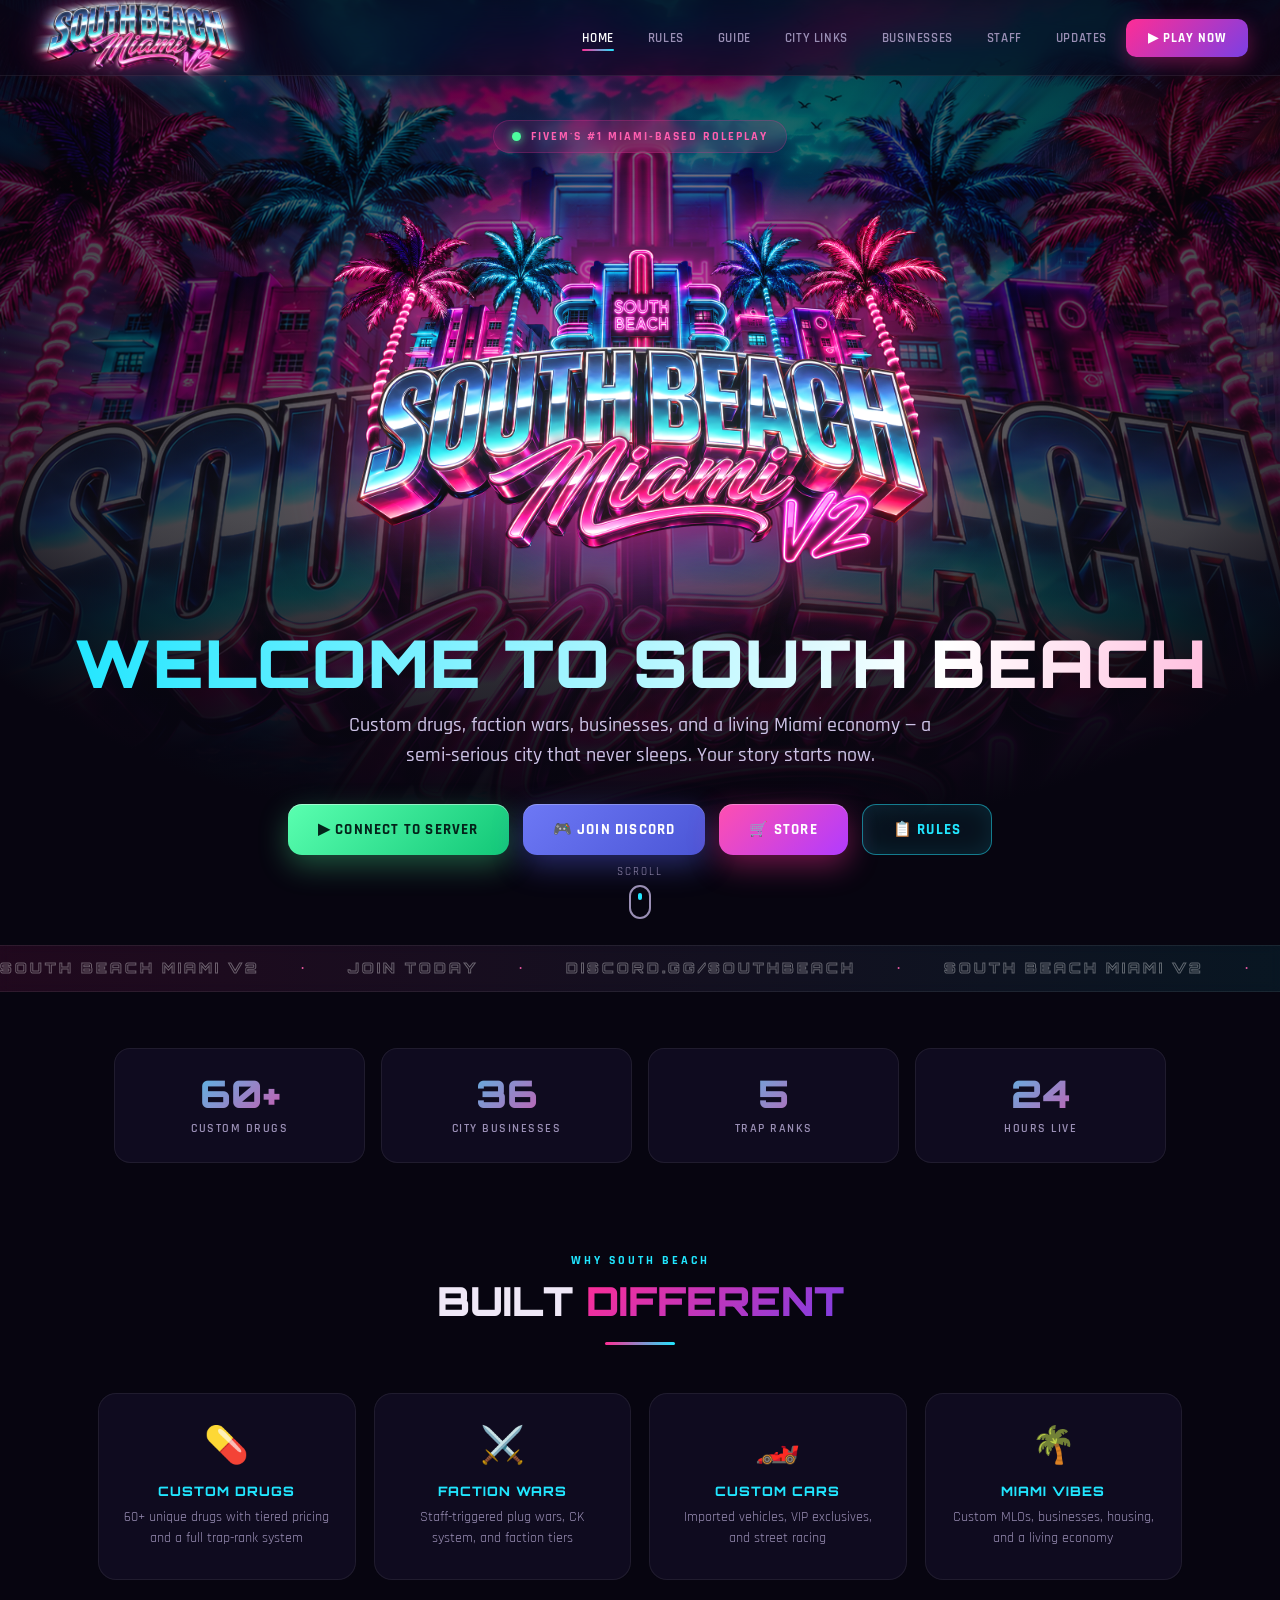
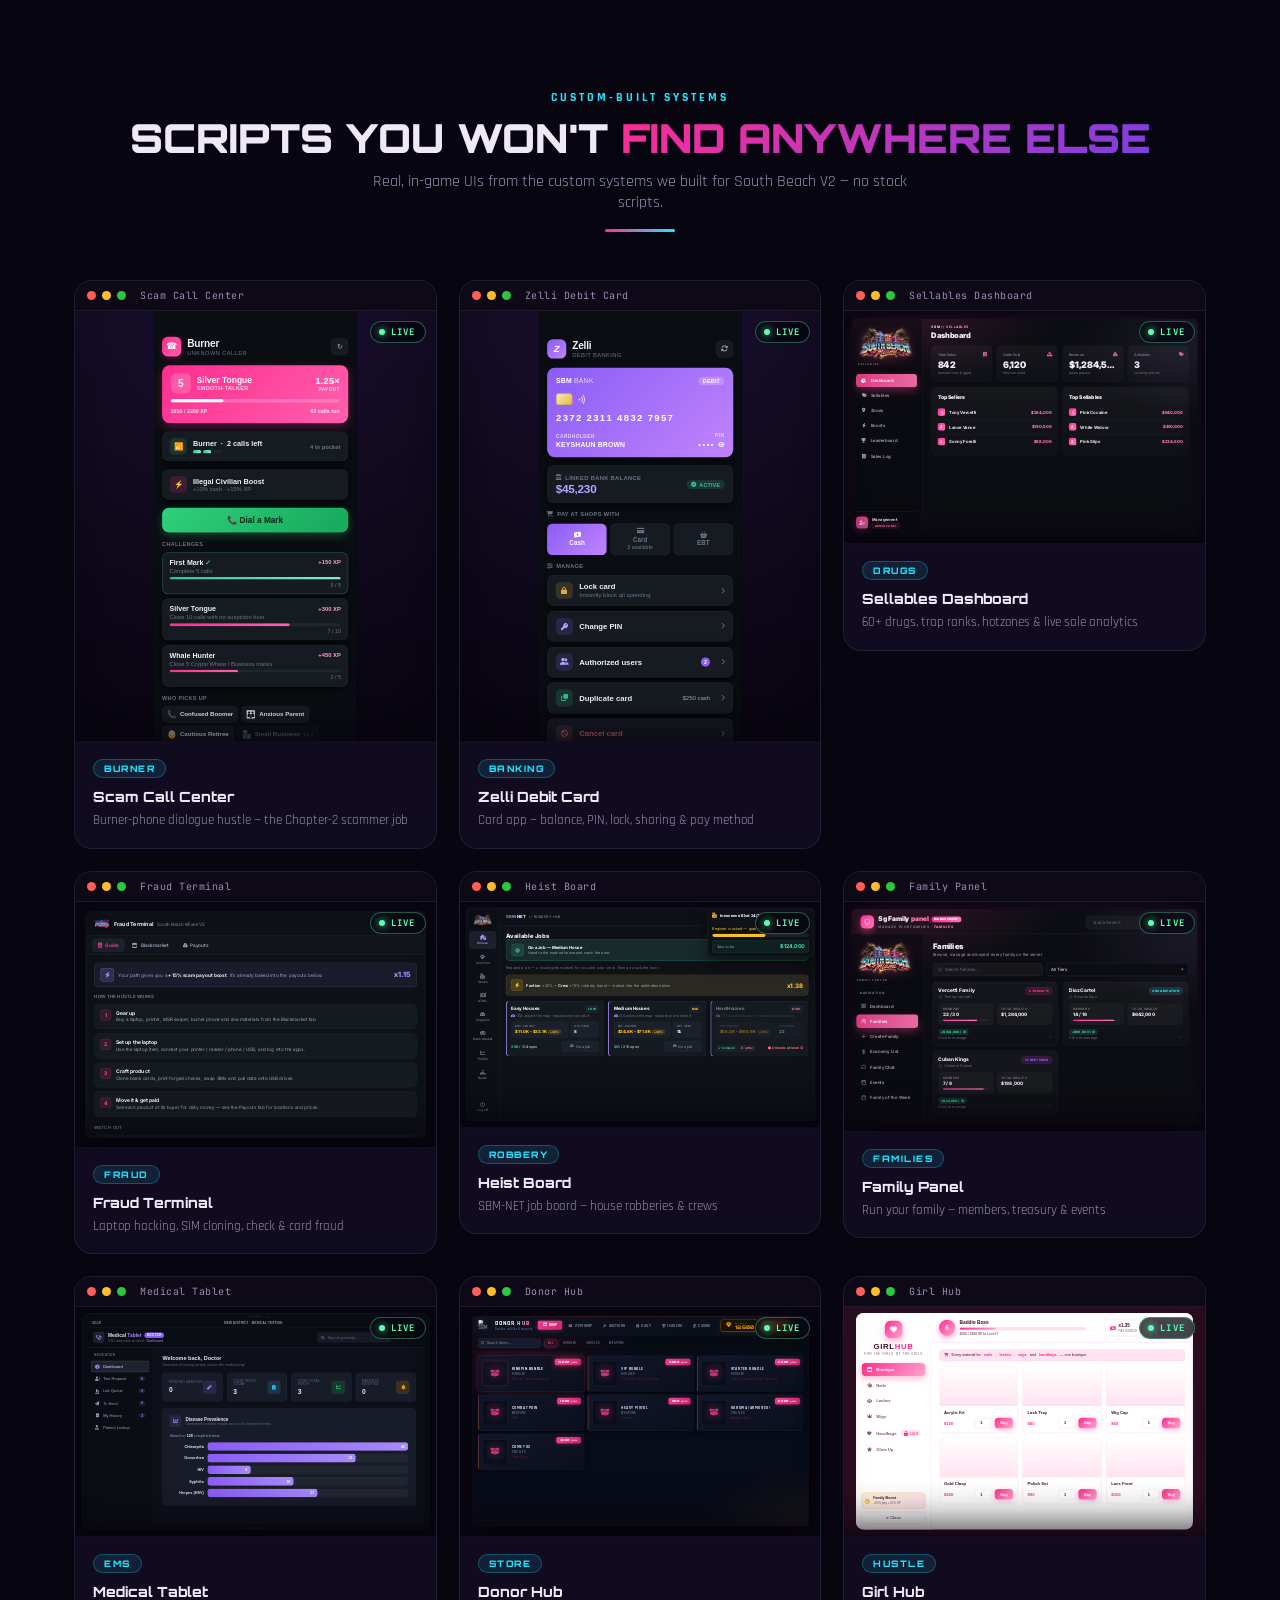
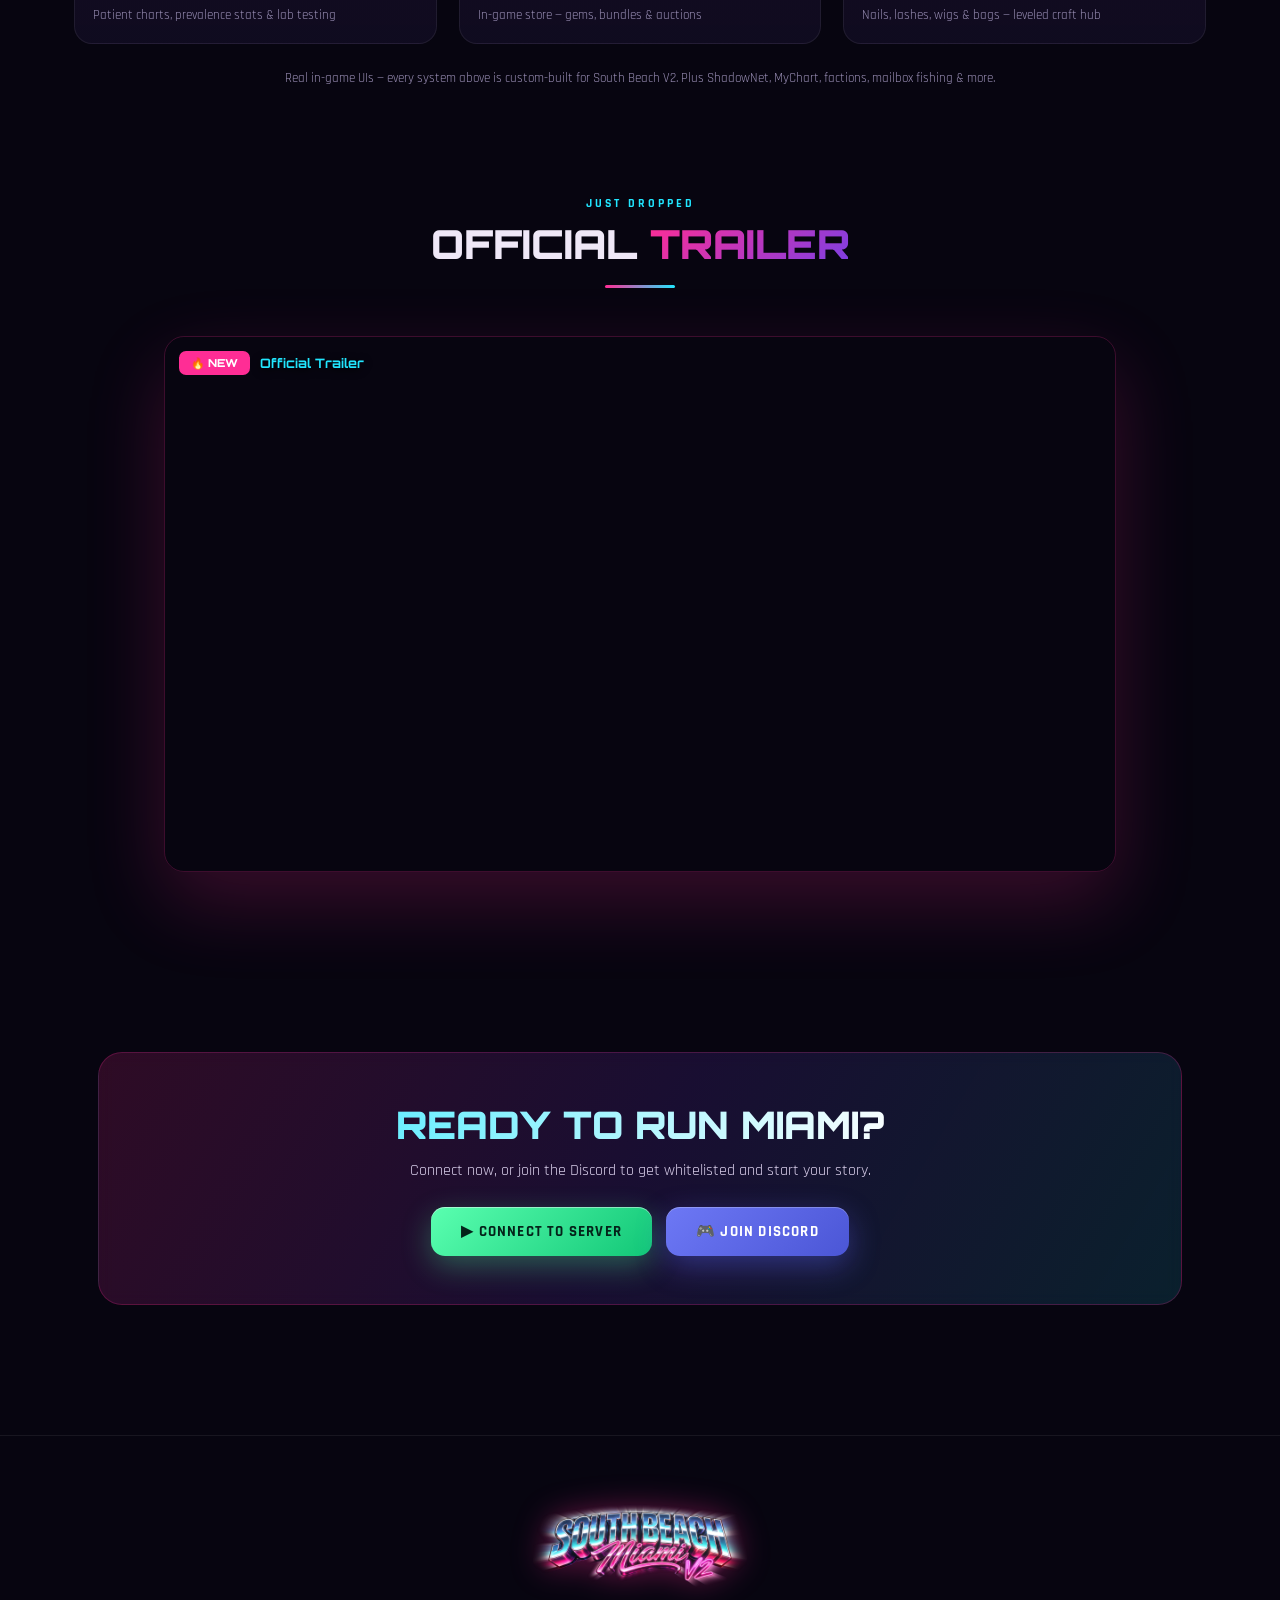
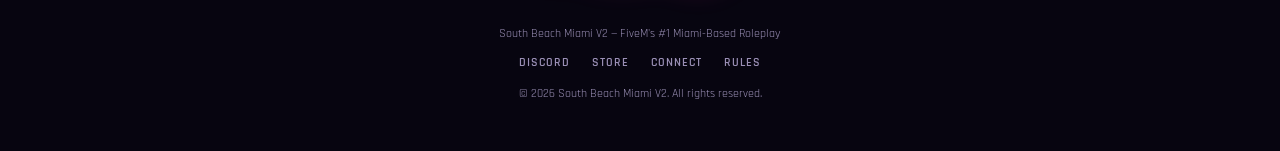
==== commit 80b8832f: "Update index.html" ====
--- a/index.html
+++ b/index.html
@@ -204,16 +204,21 @@
 .lt-base::after{content:'';position:absolute;top:0;left:50%;transform:translateX(-50%);width:60px;height:4px;background:#2a2038;border-radius:0 0 6px 6px}
 
 .ss-grid{display:grid;grid-template-columns:repeat(3,1fr);gap:22px}
-.ss-card{background:linear-gradient(180deg,var(--card2),var(--card));border:1px solid var(--border);border-radius:18px;overflow:hidden;transition:.35s}
+.ss-card{background:linear-gradient(180deg,var(--card2),var(--card));border:1px solid var(--border);border-radius:18px;overflow:hidden;transition:.35s;align-self:start}
 .ss-card:hover{transform:translateY(-7px);border-color:var(--border2);box-shadow:0 26px 64px rgba(255,45,149,.22)}
-.ss-frame{position:relative;background:#0a0714}
+.ss-frame{position:relative;background:#0a0714;overflow:hidden}
 .ss-bar{display:flex;align-items:center;gap:6px;padding:8px 12px;background:#0d0916;border-bottom:1px solid var(--border)}
 .ss-bar i{width:9px;height:9px;border-radius:50%}
 .ss-bar i:nth-child(1){background:#ff5f57}.ss-bar i:nth-child(2){background:#ffbd2e}.ss-bar i:nth-child(3){background:#28c840}
 .ss-bar span{margin-left:8px;font-size:10px;color:var(--muted);font-family:'JetBrains Mono',monospace;letter-spacing:.5px;white-space:nowrap;overflow:hidden;text-overflow:ellipsis}
-.ss-shot{display:block;width:100%;height:238px;object-fit:cover;object-position:top center;transition:transform 6s ease}
-.ss-card:hover .ss-shot{transform:translateY(calc(-100% + 238px))}
-.ss-card.phone .ss-shot{object-fit:contain;background:radial-gradient(circle at 50% 0,#170f26,#07040e);transform:none!important}
+.ss-view{position:relative;width:100%;height:262px;overflow:hidden;background:#0a0714}
+.ss-view.phone{height:430px;background:radial-gradient(circle at 50% -10%,#1a1030,#07040e)}
+.ss-view iframe{position:absolute;top:0;left:0;border:0;transform-origin:top left;background:#0a0714;color-scheme:dark}
+.ss-view::after{content:'';position:absolute;inset:0;pointer-events:none;box-shadow:inset 0 -34px 42px -26px rgba(7,4,14,.9);z-index:2}
+.ss-card:hover .ss-view iframe{filter:saturate(1.06)}
+.ss-live{position:absolute;top:10px;right:10px;z-index:3;display:inline-flex;align-items:center;gap:6px;font-family:'JetBrains Mono',monospace;font-size:9px;font-weight:700;letter-spacing:1.2px;color:#5affb0;background:rgba(8,6,15,.74);border:1px solid rgba(90,255,176,.32);padding:4px 9px 4px 8px;border-radius:999px;backdrop-filter:blur(6px);text-transform:uppercase;pointer-events:none}
+.ss-live::before{content:'';width:6px;height:6px;border-radius:50%;background:#5affb0;box-shadow:0 0 8px #5affb0;animation:ssblink 1.5s infinite}
+@keyframes ssblink{0%,100%{opacity:1}50%{opacity:.25}}
 .ss-meta{padding:16px 18px 18px}
 .ss-tag{display:inline-block;font-family:'Orbitron';font-size:9px;font-weight:800;letter-spacing:1.5px;text-transform:uppercase;color:var(--teal);background:rgba(33,230,255,.1);border:1px solid rgba(33,230,255,.25);padding:3px 10px;border-radius:999px}
 .ss-meta h4{font-family:'Orbitron';font-size:14px;font-weight:800;margin:10px 0 6px}
@@ -411,16 +416,15 @@
 <div class="section" style="padding-top:20px">
 <div class="sec-head reveal"><div class="eyebrow">Custom-Built Systems</div><h2>Scripts You Won't <span class="accent">Find Anywhere Else</span></h2><p>Real, in-game UIs from the custom systems we built for South Beach V2 — no stock scripts.</p><div class="line"></div></div>
 <div class="ss-grid">
-<div class="ss-card reveal phone"><div class="ss-frame"><div class="ss-bar"><i></i><i></i><i></i><span>Scam Call Center</span></div><img class="ss-shot" src="images/ui/phone_scamcenter.png" alt="Scam Call Center" loading="lazy"></div><div class="ss-meta"><span class="ss-tag">Burner</span><h4>Scam Call Center</h4><p>Burner-phone dialogue hustle — the Chapter-2 scammer job</p></div></div>
-<div class="ss-card reveal phone"><div class="ss-frame"><div class="ss-bar"><i></i><i></i><i></i><span>Zelli Debit Card</span></div><img class="ss-shot" src="images/ui/phone_debitcard.png" alt="Zelli Debit Card" loading="lazy"></div><div class="ss-meta"><span class="ss-tag">Banking</span><h4>Zelli Debit Card</h4><p>Card app — balance, PIN, lock, sharing & pay method</p></div></div>
-<div class="ss-card reveal"><div class="ss-frame"><div class="ss-bar"><i></i><i></i><i></i><span>Sellables Dashboard</span></div><img class="ss-shot" src="images/ui/panel_sellables.png" alt="Sellables Dashboard" loading="lazy"></div><div class="ss-meta"><span class="ss-tag">Drugs</span><h4>Sellables Dashboard</h4><p>60+ drugs, trap ranks, hotzones & live sale analytics</p></div></div>
-<div class="ss-card reveal"><div class="ss-frame"><div class="ss-bar"><i></i><i></i><i></i><span>Fraud Terminal</span></div><img class="ss-shot" src="images/ui/panel_fraudhub.png" alt="Fraud Terminal" loading="lazy"></div><div class="ss-meta"><span class="ss-tag">Fraud</span><h4>Fraud Terminal</h4><p>Laptop hacking, SIM cloning, check & card fraud</p></div></div>
-<div class="ss-card reveal"><div class="ss-frame"><div class="ss-bar"><i></i><i></i><i></i><span>Heist Board</span></div><img class="ss-shot" src="images/ui/panel_robbery.png" alt="Heist Board" loading="lazy"></div><div class="ss-meta"><span class="ss-tag">Robbery</span><h4>Heist Board</h4><p>SBM-NET job board — house robberies & crews</p></div></div>
-<div class="ss-card reveal"><div class="ss-frame"><div class="ss-bar"><i></i><i></i><i></i><span>The Icebox</span></div><img class="ss-shot" src="images/ui/panel_icebox.png" alt="The Icebox" loading="lazy"></div><div class="ss-meta"><span class="ss-tag">Jewelry</span><h4>The Icebox</h4><p>Craft custom chains, rings & grillz</p></div></div>
-<div class="ss-card reveal"><div class="ss-frame"><div class="ss-bar"><i></i><i></i><i></i><span>Family Panel</span></div><img class="ss-shot" src="images/ui/panel_familypanel.png" alt="Family Panel" loading="lazy"></div><div class="ss-meta"><span class="ss-tag">Families</span><h4>Family Panel</h4><p>Run your family — members, treasury & events</p></div></div>
-<div class="ss-card reveal"><div class="ss-frame"><div class="ss-bar"><i></i><i></i><i></i><span>Medical Tablet</span></div><img class="ss-shot" src="images/ui/panel_stds.png" alt="Medical Tablet" loading="lazy"></div><div class="ss-meta"><span class="ss-tag">EMS</span><h4>Medical Tablet</h4><p>Patient charts, treatments & records</p></div></div>
-<div class="ss-card reveal"><div class="ss-frame"><div class="ss-bar"><i></i><i></i><i></i><span>Donor Hub</span></div><img class="ss-shot" src="images/ui/panel_gems.png" alt="Donor Hub" loading="lazy"></div><div class="ss-meta"><span class="ss-tag">Store</span><h4>Donor Hub</h4><p>In-game store — gems, bundles & auctions</p></div></div>
-<div class="ss-card reveal"><div class="ss-frame"><div class="ss-bar"><i></i><i></i><i></i><span>Girl Hub</span></div><img class="ss-shot" src="images/ui/panel_girlhub.png" alt="Girl Hub" loading="lazy"></div><div class="ss-meta"><span class="ss-tag">Hustle</span><h4>Girl Hub</h4><p>Nails, lashes, wigs & bags — leveled craft hub</p></div></div>
+<div class="ss-card reveal phone"><div class="ss-frame"><div class="ss-bar"><i></i><i></i><i></i><span>Scam Call Center</span></div><div class="ss-view phone"><span class="ss-live">Live</span><iframe data-w="400" data-h="850" src="ui/scamcenter/index.html" loading="lazy" title="Scam Call Center"></iframe></div></div><div class="ss-meta"><span class="ss-tag">Burner</span><h4>Scam Call Center</h4><p>Burner-phone dialogue hustle — the Chapter-2 scammer job</p></div></div>
+<div class="ss-card reveal phone"><div class="ss-frame"><div class="ss-bar"><i></i><i></i><i></i><span>Zelli Debit Card</span></div><div class="ss-view phone"><span class="ss-live">Live</span><iframe data-w="400" data-h="850" src="ui/debitcard/index.html" loading="lazy" title="Zelli Debit Card"></iframe></div></div><div class="ss-meta"><span class="ss-tag">Banking</span><h4>Zelli Debit Card</h4><p>Card app — balance, PIN, lock, sharing & pay method</p></div></div>
+<div class="ss-card reveal"><div class="ss-frame"><div class="ss-bar"><i></i><i></i><i></i><span>Sellables Dashboard</span></div><div class="ss-view"><span class="ss-live">Live</span><iframe data-w="1200" data-h="770" src="ui/sellables/index.html" loading="lazy" title="Sellables Dashboard"></iframe></div></div><div class="ss-meta"><span class="ss-tag">Drugs</span><h4>Sellables Dashboard</h4><p>60+ drugs, trap ranks, hotzones & live sale analytics</p></div></div>
+<div class="ss-card reveal"><div class="ss-frame"><div class="ss-bar"><i></i><i></i><i></i><span>Fraud Terminal</span></div><div class="ss-view"><span class="ss-live">Live</span><iframe data-w="1000" data-h="680" src="ui/fraudhub/index.html" loading="lazy" title="Fraud Terminal"></iframe></div></div><div class="ss-meta"><span class="ss-tag">Fraud</span><h4>Fraud Terminal</h4><p>Laptop hacking, SIM cloning, check & card fraud</p></div></div>
+<div class="ss-card reveal"><div class="ss-frame"><div class="ss-bar"><i></i><i></i><i></i><span>Heist Board</span></div><div class="ss-view"><span class="ss-live">Live</span><iframe data-w="1220" data-h="760" src="ui/robbery/index.html" loading="lazy" title="Heist Board"></iframe></div></div><div class="ss-meta"><span class="ss-tag">Robbery</span><h4>Heist Board</h4><p>SBM-NET job board — house robberies & crews</p></div></div>
+<div class="ss-card reveal"><div class="ss-frame"><div class="ss-bar"><i></i><i></i><i></i><span>Family Panel</span></div><div class="ss-view"><span class="ss-live">Live</span><iframe data-w="1180" data-h="750" src="ui/familypanel/index.html" loading="lazy" title="Family Panel"></iframe></div></div><div class="ss-meta"><span class="ss-tag">Families</span><h4>Family Panel</h4><p>Run your family — members, treasury & events</p></div></div>
+<div class="ss-card reveal"><div class="ss-frame"><div class="ss-bar"><i></i><i></i><i></i><span>Medical Tablet</span></div><div class="ss-view"><span class="ss-live">Live</span><iframe data-w="1180" data-h="750" src="ui/stds/index.html" loading="lazy" title="Medical Tablet"></iframe></div></div><div class="ss-meta"><span class="ss-tag">EMS</span><h4>Medical Tablet</h4><p>Patient charts, prevalence stats & lab testing</p></div></div>
+<div class="ss-card reveal"><div class="ss-frame"><div class="ss-bar"><i></i><i></i><i></i><span>Donor Hub</span></div><div class="ss-view"><span class="ss-live">Live</span><iframe data-w="1200" data-h="760" src="ui/gems/index.html" loading="lazy" title="Donor Hub"></iframe></div></div><div class="ss-meta"><span class="ss-tag">Store</span><h4>Donor Hub</h4><p>In-game store — gems, bundles & auctions</p></div></div>
+<div class="ss-card reveal"><div class="ss-frame"><div class="ss-bar"><i></i><i></i><i></i><span>Girl Hub</span></div><div class="ss-view"><span class="ss-live">Live</span><iframe data-w="1200" data-h="760" src="ui/girlhub/index.html" loading="lazy" title="Girl Hub"></iframe></div></div><div class="ss-meta"><span class="ss-tag">Hustle</span><h4>Girl Hub</h4><p>Nails, lashes, wigs & bags — leveled craft hub</p></div></div>
 </div>
 <p style="text-align:center;color:var(--muted);font-size:13px;margin-top:26px">Real in-game UIs — every system above is custom-built for South Beach V2. Plus ShadowNet, MyChart, factions, mailbox fishing & more.</p>
 </div>
@@ -884,7 +888,32 @@
 /* reveal + counters */
 var io=new IntersectionObserver(function(es){es.forEach(function(e){if(e.isIntersecting){e.target.classList.add('in');if(e.target.querySelector){var n=e.target.querySelector('[data-count]');}if(e.target.matches('[data-count]')&&!e.target.dataset.done){e.target.dataset.done=1;countUp(e.target)}io.unobserve(e.target)}})},{threshold:.15});
 function runReveal(){document.querySelectorAll('.reveal').forEach(function(el){if(!el.classList.contains('in'))io.observe(el)});document.querySelectorAll('[data-count]').forEach(function(el){io.observe(el)})}
-addEventListener('hashchange',handleRoute);addEventListener('DOMContentLoaded',function(){handleRoute();runReveal()});
+/* live UI embeds — scale each real UI to fit its card */
+function fitEmbeds(){
+  document.querySelectorAll('.ss-view').forEach(function(v){
+    var f=v.querySelector('iframe'); if(!f) return;
+    var lw=+f.getAttribute('data-w')||1200, lh=+f.getAttribute('data-h')||760;
+    var cw=v.clientWidth||v.parentNode.clientWidth||360;
+    if(!cw) return;
+    f.style.width=lw+'px'; f.style.height=lh+'px';
+    var k;
+    if(v.classList.contains('phone')){
+      k=430/lh;
+      f.style.transform='scale('+k+')';
+      f.style.left=Math.max(0,(cw-lw*k)/2)+'px'; f.style.top='0px';
+    } else {
+      k=cw/lw;
+      f.style.transform='scale('+k+')';
+      f.style.left='0px'; f.style.top='0px';
+      v.style.height=Math.round(lh*k)+'px';
+    }
+  });
+}
+var _fitT; function fitEmbedsSoon(){clearTimeout(_fitT);_fitT=setTimeout(fitEmbeds,60);}
+document.querySelectorAll('.ss-view iframe').forEach(function(f){f.addEventListener('load',fitEmbedsSoon);});
+addEventListener('resize',fitEmbedsSoon);
+addEventListener('load',fitEmbeds);
+addEventListener('hashchange',handleRoute);addEventListener('DOMContentLoaded',function(){handleRoute();runReveal();fitEmbeds();setTimeout(fitEmbeds,300);});
 </script>
 </body>
 </html>
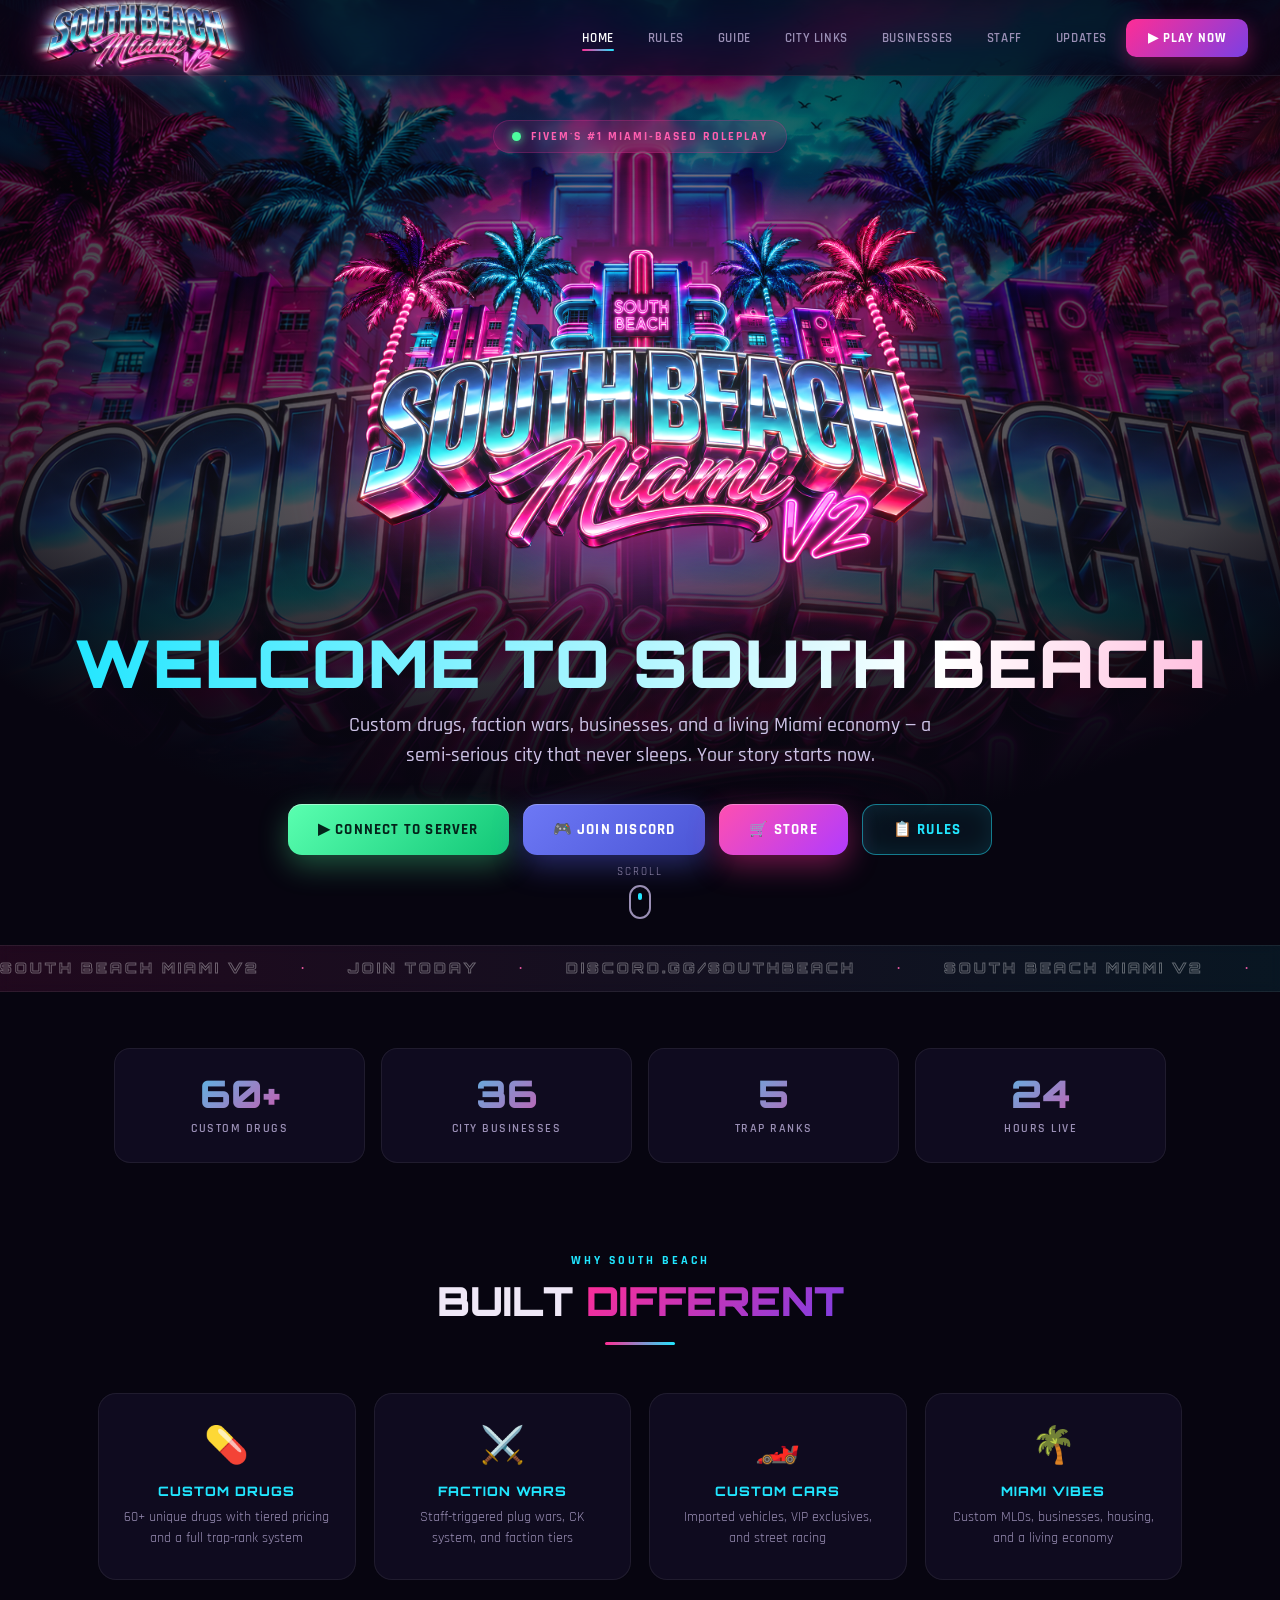
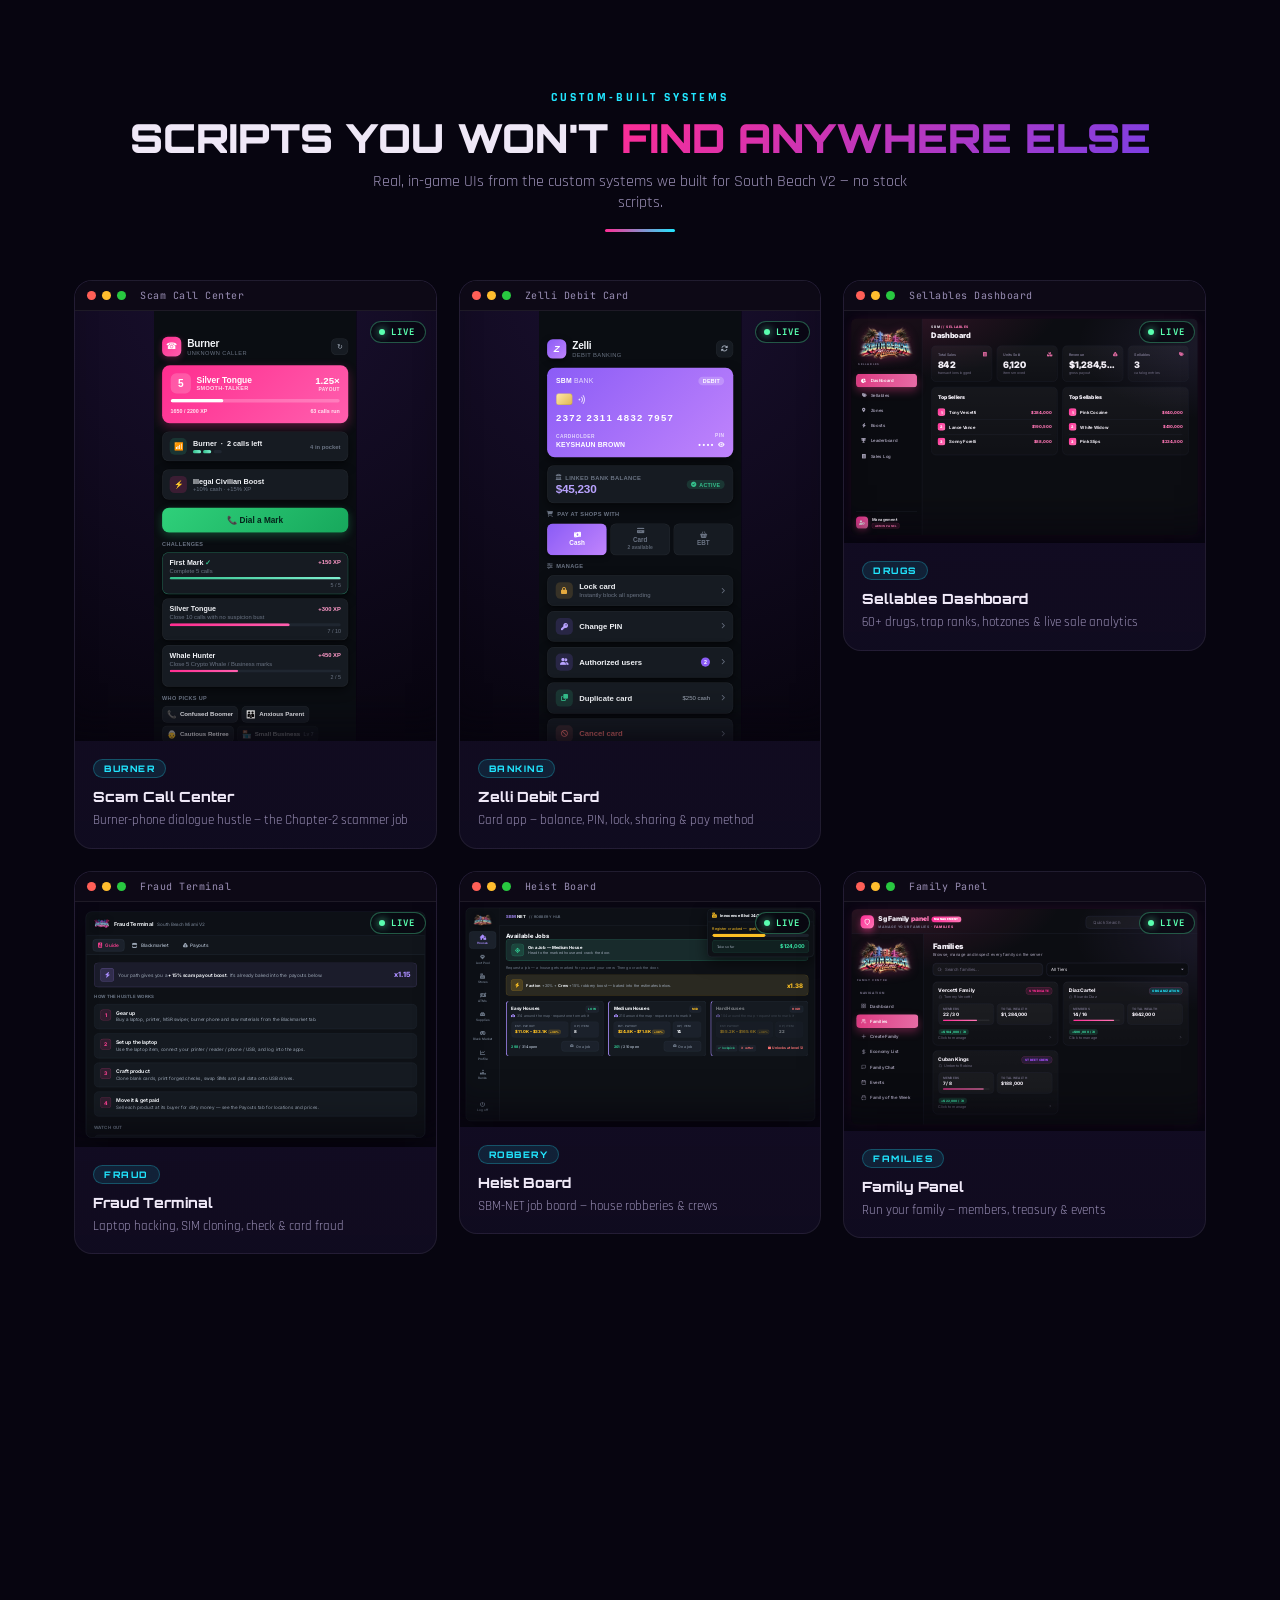
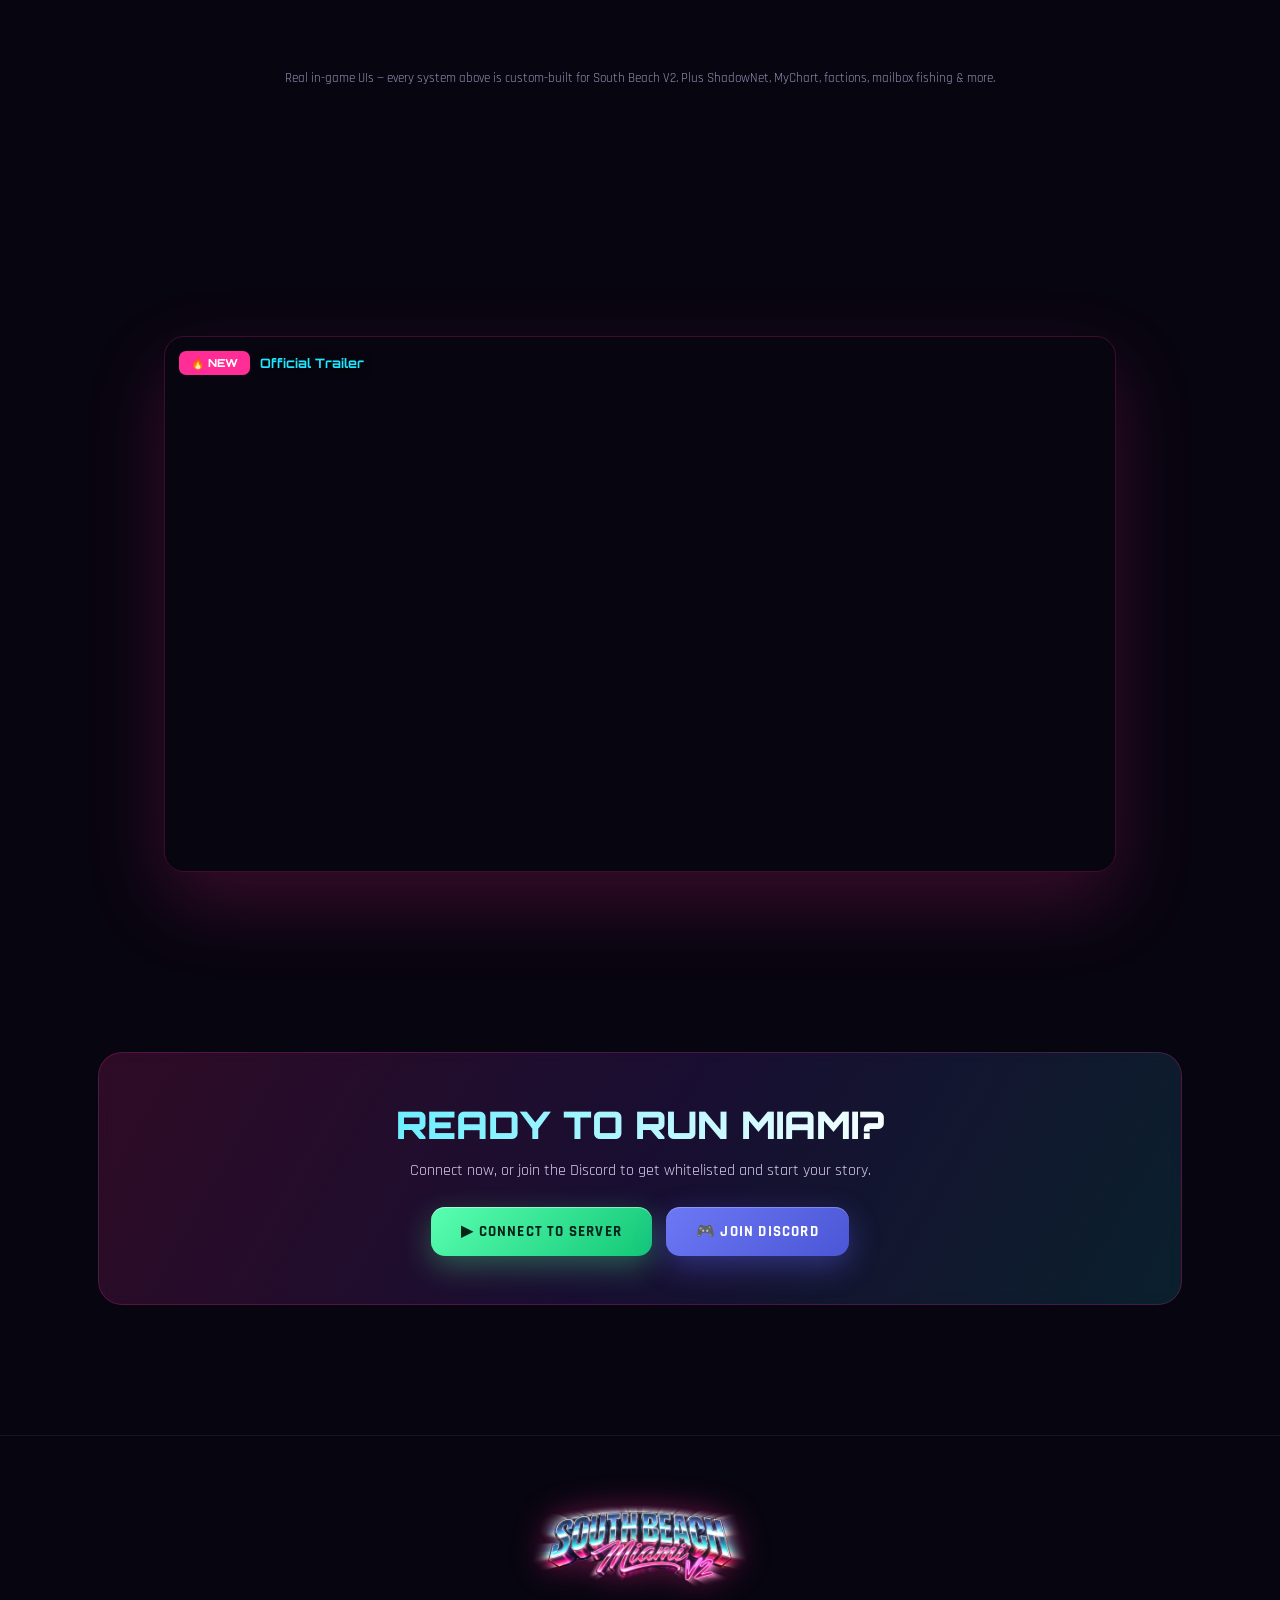
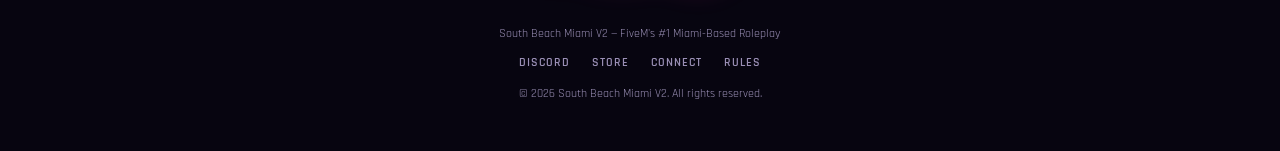
==== commit 8e56500b: "update businesses" ====
--- a/index.html
+++ b/index.html
@@ -282,11 +282,9 @@
 .biz-card{background:var(--card);border:1px solid var(--border);border-radius:12px;padding:18px;transition:.25s;display:flex;align-items:center;justify-content:space-between}
 .biz-card:hover{border-color:rgba(255,255,255,0.12);transform:translateY(-2px)}
 .biz-card.sold{border-left:3px solid var(--pink)}
-.biz-card.forsale{border-left:3px solid var(--green)}
 .biz-name{font-weight:700;font-size:14px}
 .biz-badge{display:inline-block;padding:4px 12px;border-radius:6px;font-size:11px;font-weight:700;text-transform:uppercase;letter-spacing:.5px;flex-shrink:0;margin-left:12px}
 .badge-sold{background:rgba(255,45,149,0.14);color:var(--pink)}
-.badge-forsale{background:rgba(77,255,158,0.14);color:var(--green)}
 .staff-grid{display:grid;grid-template-columns:repeat(auto-fit,minmax(220px,1fr));gap:20px}
 .staff-card{background:var(--card);border:1px solid var(--border);border-radius:16px;padding:30px;text-align:center;transition:.3s}
 .staff-card:hover{border-color:var(--border2);transform:translateY(-4px);box-shadow:var(--glow-pink)}
@@ -779,22 +777,17 @@
 
 <div id="page-businesses" class="page">
 <div class="inner-page">
-<div class="page-header"><h2>City <span class="accent">Businesses</span></h2><p>28 active businesses — 8 still available</p><div class="line"></div></div>
+<div class="page-header"><h2>City <span class="accent">Businesses</span></h2><p>20 active businesses — none currently available</p><div class="line"></div></div>
 <div class="biz-stats">
-<div class="biz-stat"><div class="biz-stat-num" style="color:var(--green)">28</div><div class="biz-stat-label">Sold / Active</div></div>
-<div class="biz-stat"><div class="biz-stat-num" style="color:var(--yellow)">8</div><div class="biz-stat-label">For Sale</div></div>
-<div class="biz-stat"><div class="biz-stat-num" style="color:var(--teal)">36</div><div class="biz-stat-label">Total Businesses</div></div>
-</div>
-<div class="price-tabs" style="margin-bottom:24px">
-<button class="price-tab active" onclick="showBizTab('sold',this)">🏪 Sold (28)</button>
-<button class="price-tab" onclick="showBizTab('forsale',this)">💰 For Sale (8)</button>
+<div class="biz-stat"><div class="biz-stat-num" style="color:var(--green)">20</div><div class="biz-stat-label">Sold / Active</div></div>
+<div class="biz-stat"><div class="biz-stat-num" style="color:var(--yellow)">0</div><div class="biz-stat-label">For Sale</div></div>
+<div class="biz-stat"><div class="biz-stat-num" style="color:var(--teal)">20</div><div class="biz-stat-label">Total Businesses</div></div>
 </div>
 <div id="biz-sold" class="biz-content active">
 <div class="biz-grid">
 <div class="biz-card sold"><div class="biz-name">Club 77 Nightclub</div><span class="biz-badge badge-sold">SOLD</span></div>
 <div class="biz-card sold"><div class="biz-name">Energy Auto Mechanic Shop</div><span class="biz-badge badge-sold">SOLD</span></div>
 <div class="biz-card sold"><div class="biz-name">Horny's Restaurant</div><span class="biz-badge badge-sold">SOLD</span></div>
-<div class="biz-card sold"><div class="biz-name">Crumbly Cookie</div><span class="biz-badge badge-sold">SOLD</span></div>
 <div class="biz-card sold"><div class="biz-name">Paradise Gentlemen's Club</div><span class="biz-badge badge-sold">SOLD</span></div>
 <div class="biz-card sold"><div class="biz-name">West View Auto Mechanic</div><span class="biz-badge badge-sold">SOLD</span></div>
 <div class="biz-card sold"><div class="biz-name">Pizza This</div><span class="biz-badge badge-sold">SOLD</span></div>
@@ -806,34 +799,15 @@
 <div class="biz-card sold"><div class="biz-name">Ammu-nation Gun Store 5</div><span class="biz-badge badge-sold">SOLD</span></div>
 <div class="biz-card sold"><div class="biz-name">Vangelico Jewelry Store (Icebox)</div><span class="biz-badge badge-sold">SOLD</span></div>
 <div class="biz-card sold"><div class="biz-name">Auto Exotic Mechanic Shop</div><span class="biz-badge badge-sold">SOLD</span></div>
-<div class="biz-card sold"><div class="biz-name">Doobie Dab</div><span class="biz-badge badge-sold">SOLD</span></div>
 <div class="biz-card sold"><div class="biz-name">Riverside Serenity</div><span class="biz-badge badge-sold">SOLD</span></div>
 <div class="biz-card sold"><div class="biz-name">Uwu Cafe</div><span class="biz-badge badge-sold">SOLD</span></div>
-<div class="biz-card sold"><div class="biz-name">Trey Baker</div><span class="biz-badge badge-sold">SOLD</span></div>
-<div class="biz-card sold"><div class="biz-name">Vanilla Sex Shop</div><span class="biz-badge badge-sold">SOLD</span></div>
 <div class="biz-card sold"><div class="biz-name">High Notes Dispensary</div><span class="biz-badge badge-sold">SOLD</span></div>
-<div class="biz-card sold"><div class="biz-name">Burgershot</div><span class="biz-badge badge-sold">SOLD</span></div>
-<div class="biz-card sold"><div class="biz-name">Bubble Cafe</div><span class="biz-badge badge-sold">SOLD</span></div>
-<div class="biz-card sold"><div class="biz-name">The Towns Bar & Grill</div><span class="biz-badge badge-sold">SOLD</span></div>
 <div class="biz-card sold"><div class="biz-name">Huggy Bears</div><span class="biz-badge badge-sold">SOLD</span></div>
 <div class="biz-card sold"><div class="biz-name">The Pocket Plug</div><span class="biz-badge badge-sold">SOLD</span></div>
 <div class="biz-card sold"><div class="biz-name">Tuning Bar Mechanic</div><span class="biz-badge badge-sold">SOLD</span></div>
-<div class="biz-card sold"><div class="biz-name">Speed Syndrome Mechanic Shop</div><span class="biz-badge badge-sold">SOLD</span></div>
-</div>
-</div>
-<div id="biz-forsale" class="biz-content">
-<div class="biz-grid">
-<div class="biz-card forsale"><div class="biz-name">Brickbearz</div><span class="biz-badge badge-forsale">FOR SALE</span></div>
-<div class="biz-card forsale"><div class="biz-name">Noodle</div><span class="biz-badge badge-forsale">FOR SALE</span></div>
-<div class="biz-card forsale"><div class="biz-name">South Beach Mall Center Restaurants</div><span class="biz-badge badge-forsale">FOR SALE</span></div>
-<div class="biz-card forsale"><div class="biz-name">Drift Playground Mechanic Shop</div><span class="biz-badge badge-forsale">FOR SALE</span></div>
-<div class="biz-card forsale"><div class="biz-name">Ammu-Nation Gun Store 6</div><span class="biz-badge badge-forsale">FOR SALE</span></div>
-<div class="biz-card forsale"><div class="biz-name">Bennys Motorworks Mechanic Shop</div><span class="biz-badge badge-forsale">FOR SALE</span></div>
-<div class="biz-card forsale"><div class="biz-name">Jerk and Jam</div><span class="biz-badge badge-forsale">FOR SALE</span></div>
-<div class="biz-card forsale"><div class="biz-name">Smokey's Hookah Lounge</div><span class="biz-badge badge-forsale">FOR SALE</span></div>
-</div>
-</div>
-<div class="info-box" style="margin-top:24px"><strong>Interested in a business?</strong> Join the <a href="https://discord.gg/ktUuYEBj2j" target="_blank" style="color:var(--teal)">Business District Discord</a> to apply and purchase.</div>
+</div>
+</div>
+<div class="info-box" style="margin-top:24px"><strong>No businesses are for sale right now.</strong> Join the <a href="https://discord.gg/ktUuYEBj2j" target="_blank" style="color:var(--teal)">Business District Discord</a> to get notified when one opens up.</div>
 </div>
 </div>
 
@@ -877,7 +851,6 @@
 <script>
 function toggleAcc(h){h.parentElement.classList.toggle('open')}
 function showPage(page){document.querySelectorAll('.page').forEach(p=>p.classList.remove('active'));const t=document.getElementById('page-'+page);if(t)t.classList.add('active');document.querySelectorAll('.nav-links a[data-page]').forEach(a=>a.classList.toggle('active',a.dataset.page===page));document.getElementById('navLinks').classList.remove('open');window.scrollTo({top:0,behavior:'smooth'});history.replaceState(null,'',page==='home'?'#':'#'+page);setTimeout(runReveal,60)}
-function showBizTab(tab,btn){document.querySelectorAll('.biz-content').forEach(t=>t.classList.remove('active'));document.getElementById('biz-'+tab).classList.add('active');btn.closest('.price-tabs').querySelectorAll('.price-tab').forEach(b=>b.classList.remove('active'));btn.classList.add('active')}
 function handleRoute(){const h=location.hash.replace('#','')||'home';const v=['home','rules','prices','links','businesses','staff','changelog'];showPage(v.includes(h)?h:'home')}
 /* nav shrink */
 addEventListener('scroll',()=>{document.getElementById('nav').classList.toggle('shrink',scrollY>40)});
